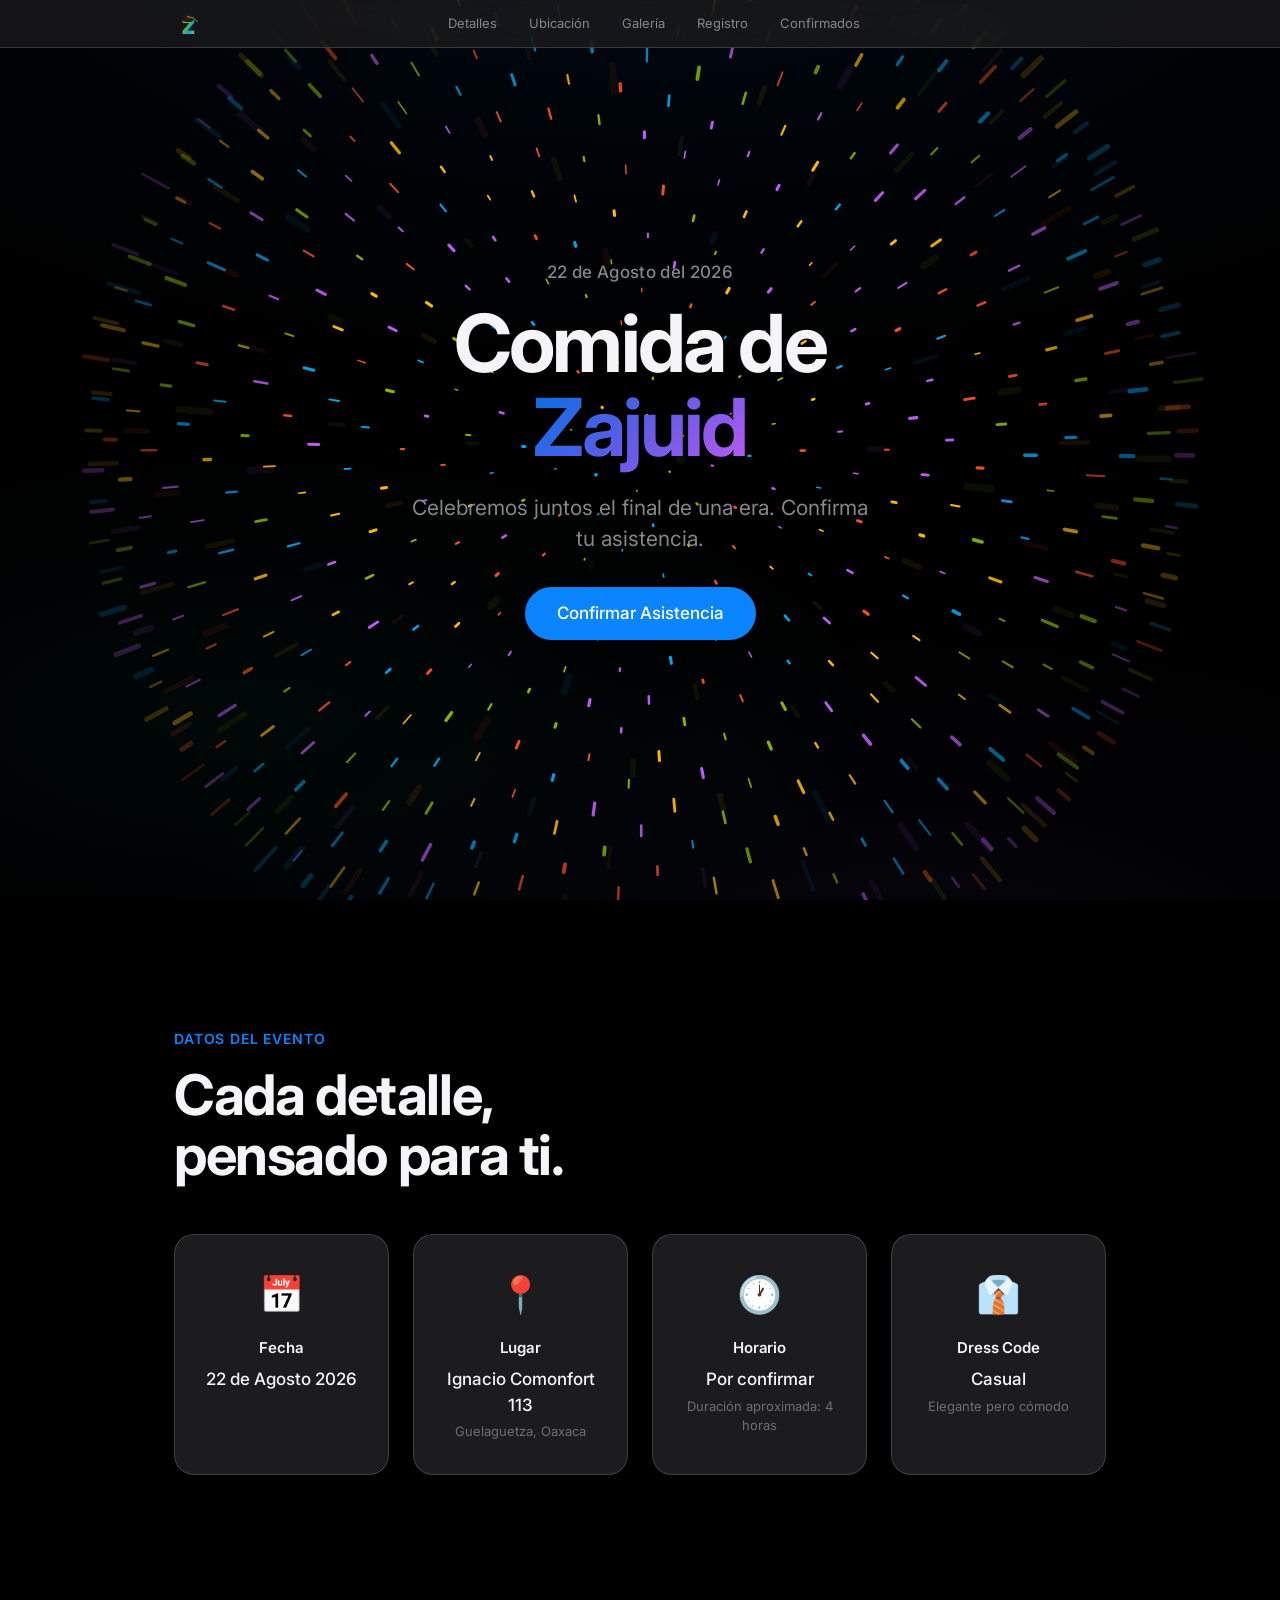
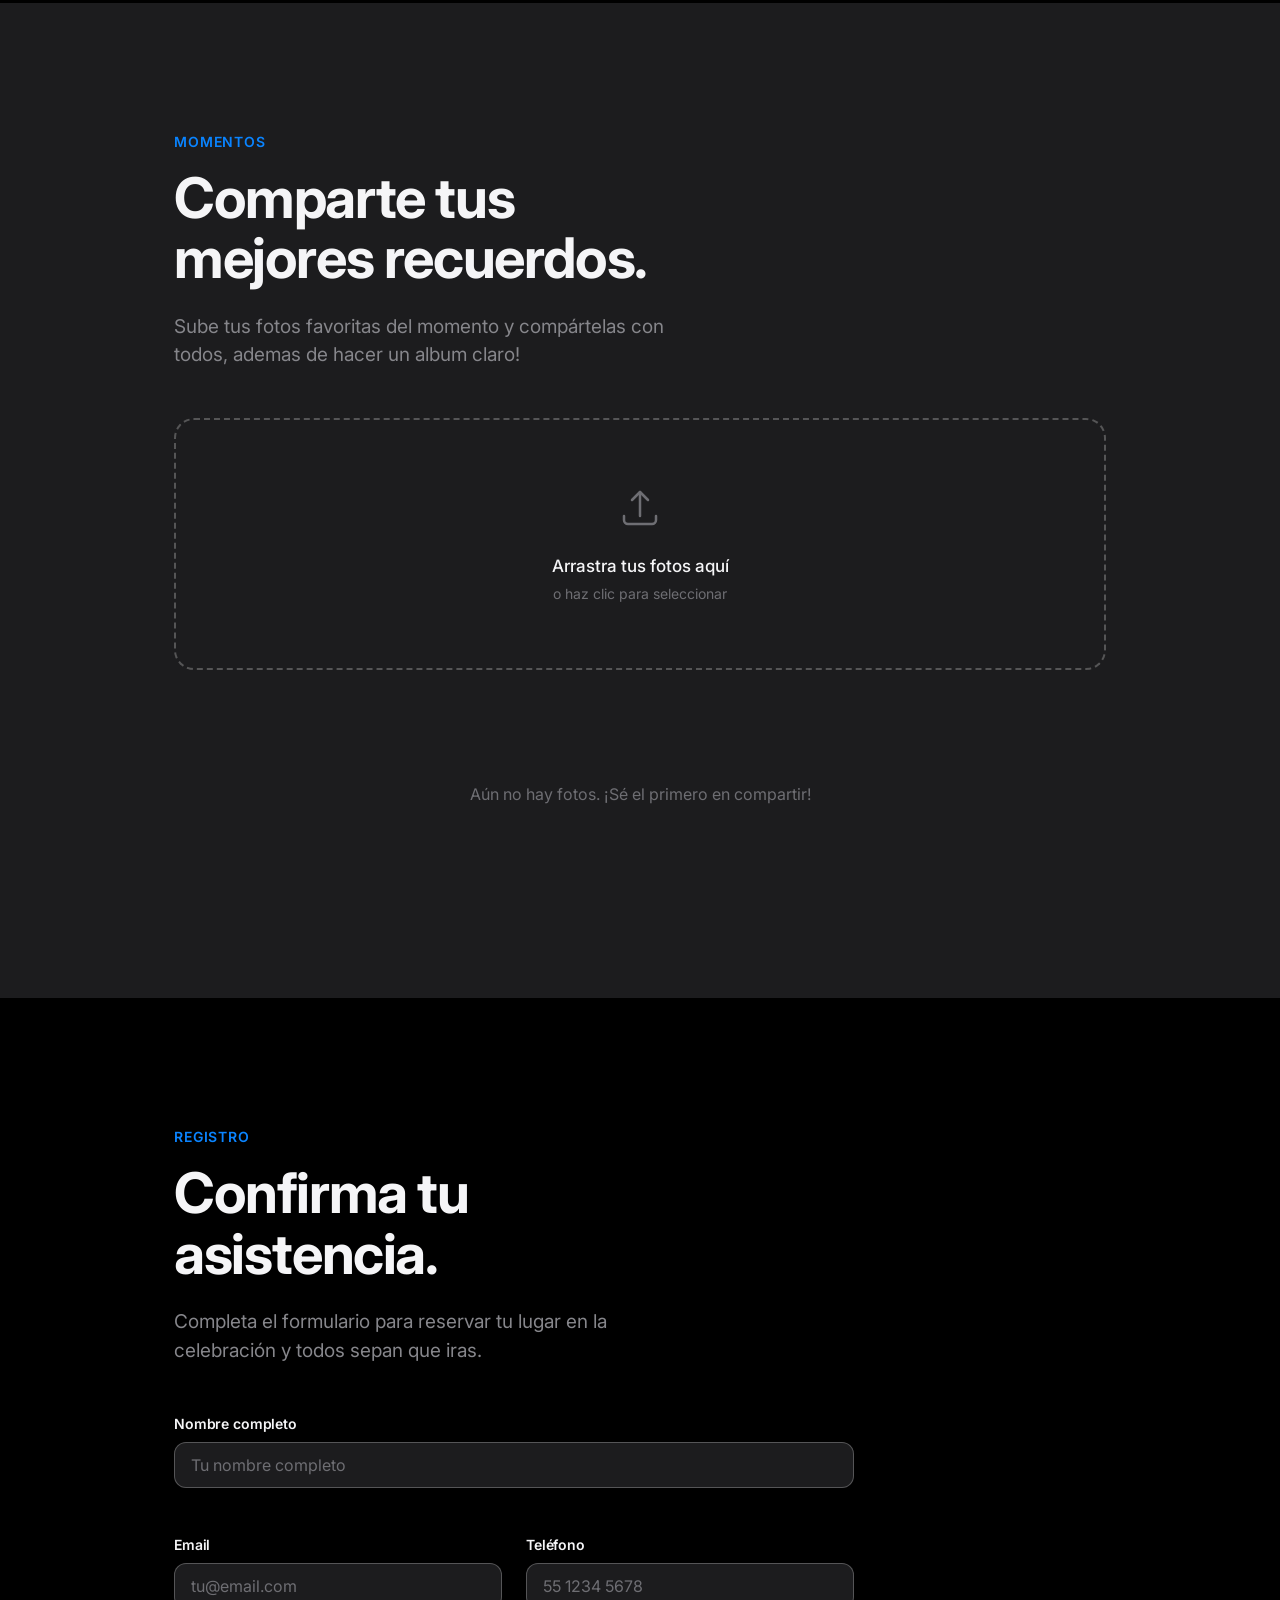
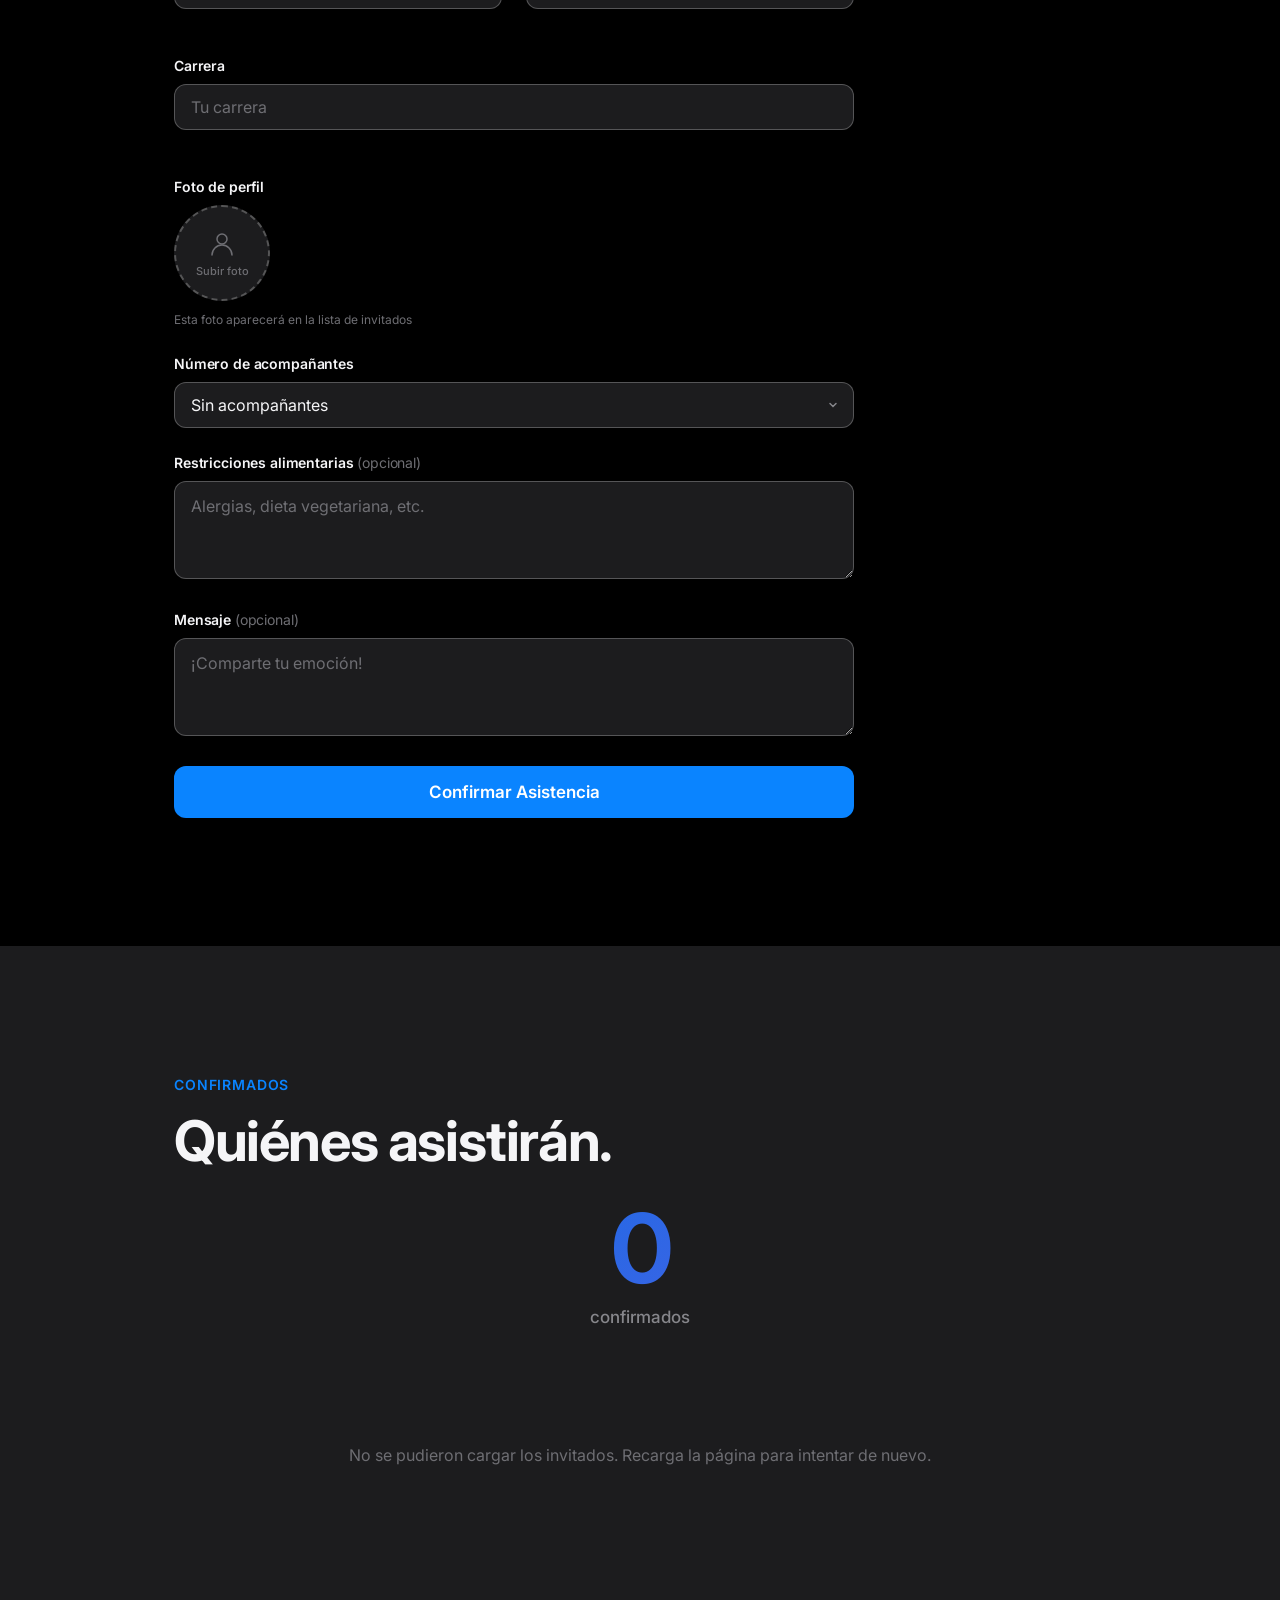
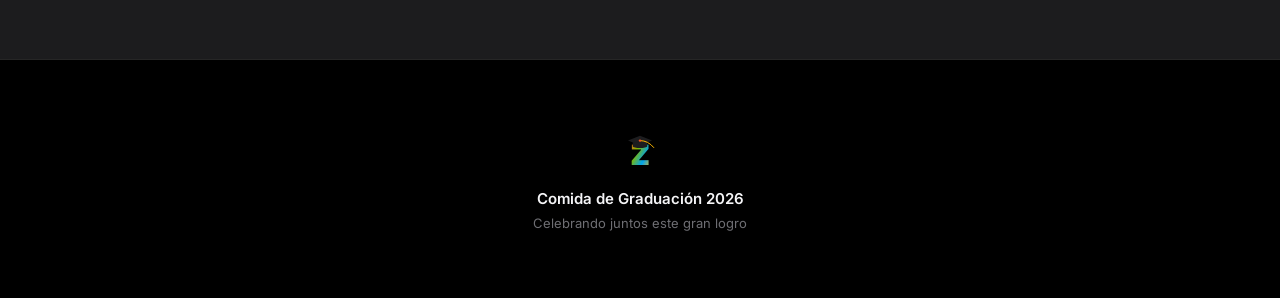
==== index.html @ 2cd21699 "Actualizar textos y títulos en index.html" ====
<!DOCTYPE html>
<html lang="es">

<head>
    <meta charset="UTF-8">
    <meta name="viewport" content="width=device-width, initial-scale=1.0">
    <title>Comida de Graduación 2026</title>
    <meta name="description" content="Confirma tu asistencia a la Comida de Graduación. Agosto 2026.">
    <link rel="preconnect" href="https://fonts.googleapis.com">
    <link rel="preconnect" href="https://fonts.gstatic.com" crossorigin>
    <link
        href="https://fonts.googleapis.com/css2?family=SF+Pro+Display:wght@300;400;500;600;700&family=Inter:wght@300;400;500;600;700&display=swap"
        rel="stylesheet">
    <link rel="manifest" href="manifest.json">
    <meta name="theme-color" content="#000000">
    <link rel="apple-touch-icon" href="icons/icon-192.png">
    <meta name="apple-mobile-web-app-capable" content="yes">
    <meta name="apple-mobile-web-app-status-bar-style" content="default">
    <link rel="stylesheet" href="styles.css?v=4">
</head>

<body>
    <!-- Navigation -->
    <nav id="main-nav">
        <div class="nav-container">
            <a href="#hero" class="nav-logo" aria-label="Inicio">
                <svg width="28" height="28" viewBox="0 0 100 100" xmlns="http://www.w3.org/2000/svg"
                    style="vertical-align: middle;">
                    <defs>
                        <linearGradient id="ms-grad-1" x1="0%" y1="0%" x2="100%" y2="100%">
                            <stop offset="0%" stop-color="#F25022" />
                            <stop offset="33%" stop-color="#7FBA00" />
                            <stop offset="66%" stop-color="#00A4EF" />
                            <stop offset="100%" stop-color="#FFB900" />
                        </linearGradient>
                    </defs>
                    <text x="50" y="85" font-family="Inter, sans-serif" font-weight="900" font-size="70"
                        fill="url(#ms-grad-1)" text-anchor="middle" letter-spacing="-2">Z</text>
                    <polygon points="50,12 80,24 50,36 20,24" fill="#1d1d1f" />
                    <path d="M 32,28 V 38 C 32,44 68,44 68,38 V 28 Z" fill="#1d1d1f" />
                    <path d="M 50,24 Q 70,24 85,42" fill="none" stroke="#FFB900" stroke-width="2.5" />
                    <circle cx="50" cy="24" r="3" fill="#F25022" />
                </svg>
            </a>
            <div class="nav-links">
                <a href="#details" class="nav-link">Detalles</a>
                <a href="ubicacion.html" class="nav-link">Ubicación</a>
                <a href="#gallery" class="nav-link">Galería</a>
                <a href="#register" class="nav-link">Registro</a>
                <a href="#guests" class="nav-link">Confirmados</a>
            </div>
            <div style="display: flex; gap: 12px; align-items: center;">
                <button id="install-btn" class="nav-link install-btn hidden">Instalar App</button>
                <button id="mobile-menu-btn" class="mobile-menu-btn" aria-label="Menú">
                    <span></span>
                    <span></span>
                    <span></span>
                </button>
            </div>
        </div>
        <div id="mobile-menu" class="mobile-menu">
            <a href="#details" class="mobile-link">Detalles</a>
            <a href="ubicacion.html" class="mobile-link">Ubicación</a>
            <a href="#gallery" class="mobile-link">Galería</a>
            <a href="#register" class="mobile-link">Registro</a>
            <a href="#guests" class="mobile-link">Confirmados</a>
            <button id="mobile-install-btn" class="mobile-link install-btn hidden">Instalar App</button>
        </div>
    </nav>

    <!-- Hero Section -->
    <section id="hero" class="hero-section">
        <div class="hero-bg-gradient"></div>
        <canvas id="particle-canvas"
            style="position: absolute; top: 0; left: 0; width: 100%; height: 100%; z-index: 1; pointer-events: none;"></canvas>
        <div class="hero-content">
            <p class="hero-eyebrow">22 de Agosto del 2026</p>
            <h1 class="hero-title">Comida de<br><span class="hero-highlight">Zajuid</span></h1>
            <p class="hero-subtitle">Celebremos juntos el final de una era. Confirma tu asistencia.</p>
            <a href="#register" class="hero-cta">Confirmar Asistencia</a>
        </div>
    </section>

    <!-- Event Details Section -->
    <section id="details" class="details-section">
        <div class="section-container">
            <p class="section-eyebrow">Datos del Evento</p>
            <h2 class="section-title">Cada detalle,<br>pensado para ti.</h2>
            <div class="details-grid">
                <div class="detail-card" data-aos="fade-up">
                    <div class="detail-icon">📅</div>
                    <h3 class="detail-title">Fecha</h3>
                    <p class="detail-text">22 de Agosto 2026</p>
                    <p class="detail-subtext"></p>
                </div>
                <div class="detail-card" data-aos="fade-up" data-delay="100">
                    <div class="detail-icon">📍</div>
                    <h3 class="detail-title">Lugar</h3>
                    <p class="detail-text">Ignacio Comonfort 113</p>
                    <p class="detail-subtext">Guelaguetza, Oaxaca</p>
                </div>
                <div class="detail-card" data-aos="fade-up" data-delay="200">
                    <div class="detail-icon">🕐</div>
                    <h3 class="detail-title">Horario</h3>
                    <p class="detail-text">Por confirmar</p>
                    <p class="detail-subtext">Duración aproximada: 4 horas</p>
                </div>
                <div class="detail-card" data-aos="fade-up" data-delay="300">
                    <div class="detail-icon">👔</div>
                    <h3 class="detail-title">Dress Code</h3>
                    <p class="detail-text">Casual</p>
                    <p class="detail-subtext">Elegante pero cómodo</p>
                </div>
            </div>
        </div>
    </section>

    <!-- Photo Gallery Section -->
    <section id="gallery" class="gallery-section">
        <div class="section-container">
            <p class="section-eyebrow">Momentos</p>
            <h2 class="section-title">Comparte tus<br>mejores recuerdos.</h2>
            <p class="section-description">Sube tus fotos favoritas del momento y compártelas con todos, ademas de hacer
                un album claro!</p>

            <div class="gallery-upload-area" id="gallery-upload-area">
                <div class="upload-zone" id="upload-zone">
                    <div class="upload-icon">
                        <svg width="48" height="48" viewBox="0 0 48 48" fill="none">
                            <path d="M24 8L24 32" stroke="currentColor" stroke-width="2.5" stroke-linecap="round" />
                            <path d="M16 16L24 8L32 16" stroke="currentColor" stroke-width="2.5" stroke-linecap="round"
                                stroke-linejoin="round" />
                            <path d="M8 32V36C8 38.2091 9.79086 40 12 40H36C38.2091 40 40 38.2091 40 36V32"
                                stroke="currentColor" stroke-width="2.5" stroke-linecap="round" />
                        </svg>
                    </div>
                    <p class="upload-text">Arrastra tus fotos aquí</p>
                    <p class="upload-subtext">o haz clic para seleccionar</p>
                    <input type="file" id="photo-input" accept="image/*" multiple hidden>
                </div>
                <div id="upload-progress" class="upload-progress hidden">
                    <div class="progress-bar">
                        <div class="progress-fill" id="progress-fill"></div>
                    </div>
                    <p class="progress-text" id="progress-text">Subiendo...</p>
                </div>
            </div>

            <div class="gallery-grid" id="gallery-grid">
                <!-- Photos will be loaded here -->
            </div>
            <div id="gallery-loading" class="gallery-loading hidden">
                <div class="loading-spinner"></div>
                <p>Cargando fotos...</p>
            </div>
            <div id="gallery-empty" class="gallery-empty hidden">
                <p>Aún no hay fotos. ¡Sé el primero en compartir!</p>
            </div>
        </div>
    </section>

    <!-- Registration Section -->
    <section id="register" class="register-section">
        <div class="section-container">
            <p class="section-eyebrow">Registro</p>
            <h2 class="section-title">Confirma tu<br>asistencia.</h2>
            <p class="section-description">Completa el formulario para reservar tu lugar en la celebración y todos sepan
                que iras.</p>

            <form id="registration-form" class="registration-form" novalidate>
                <div class="form-group">
                    <label for="nombre" class="form-label">Nombre completo</label>
                    <input type="text" id="nombre" name="nombre" class="form-input" placeholder="Tu nombre completo"
                        required autocomplete="name">
                    <span class="form-error" id="nombre-error"></span>
                </div>

                <div class="form-row">
                    <div class="form-group">
                        <label for="email" class="form-label">Email</label>
                        <input type="email" id="email" name="email" class="form-input" placeholder="tu@email.com"
                            required autocomplete="email">
                        <span class="form-error" id="email-error"></span>
                    </div>
                    <div class="form-group">
                        <label for="telefono" class="form-label">Teléfono</label>
                        <input type="tel" id="telefono" name="telefono" class="form-input" placeholder="55 1234 5678"
                            autocomplete="tel">
                        <span class="form-error" id="telefono-error"></span>
                    </div>
                </div>

                <div class="form-group">
                    <label for="carrera" class="form-label">Carrera</label>
                    <input type="text" id="carrera" name="carrera" class="form-input" placeholder="Tu carrera" required>
                    <span class="form-error" id="carrera-error"></span>
                </div>

                <div class="form-group">
                    <label class="form-label">Foto de perfil</label>
                    <div class="profile-photo-upload" id="profile-photo-upload">
                        <div class="profile-photo-dropzone" id="profile-photo-dropzone">
                            <div class="profile-photo-placeholder">
                                <svg width="32" height="32" viewBox="0 0 32 32" fill="none">
                                    <circle cx="16" cy="12" r="5" stroke="currentColor" stroke-width="1.5" />
                                    <path d="M6 28C6 22.4772 10.4772 18 16 18C21.5228 18 26 22.4772 26 28"
                                        stroke="currentColor" stroke-width="1.5" stroke-linecap="round" />
                                </svg>
                                <span>Subir foto</span>
                            </div>
                        </div>
                        <div class="profile-photo-preview hidden" id="profile-photo-preview">
                            <img id="profile-photo-img" src="" alt="Vista previa">
                            <button type="button" class="profile-photo-remove" id="profile-photo-remove"
                                aria-label="Eliminar foto">&times;</button>
                        </div>
                        <input type="file" id="profile-photo-input" accept="image/*" hidden>
                        <p class="profile-photo-hint">Esta foto aparecerá en la lista de invitados</p>
                    </div>
                </div>

                <div class="form-group">
                    <label for="acompanantes" class="form-label">Número de acompañantes</label>
                    <select id="acompanantes" name="acompanantes" class="form-input form-select">
                        <option value="0">Sin acompañantes</option>
                        <option value="1">1 acompañante</option>
                        <option value="2">2 acompañantes</option>
                        <option value="3">3 acompañantes</option>
                    </select>
                </div>

                <div class="form-group">
                    <label for="restricciones" class="form-label">Restricciones alimentarias <span
                            class="optional">(opcional)</span></label>
                    <textarea id="restricciones" name="restricciones" class="form-input form-textarea"
                        placeholder="Alergias, dieta vegetariana, etc." rows="3"></textarea>
                </div>

                <div class="form-group">
                    <label for="mensaje" class="form-label">Mensaje <span class="optional">(opcional)</span></label>
                    <textarea id="mensaje" name="mensaje" class="form-input form-textarea"
                        placeholder="¡Comparte tu emoción!" rows="3"></textarea>
                </div>

                <button type="submit" id="submit-btn" class="submit-btn">
                    <span class="btn-text">Confirmar Asistencia</span>
                    <span class="btn-loading hidden">
                        <div class="btn-spinner"></div>
                        Registrando...
                    </span>
                </button>
            </form>

            <!-- Success Modal -->
            <div id="success-modal" class="modal hidden">
                <div class="modal-content">
                    <div class="modal-icon">🎉</div>
                    <h3 class="modal-title">¡Registro exitoso!</h3>
                    <p class="modal-text">Tu asistencia ha sido confirmada. ¡Nos vemos en agosto!</p>
                    <button class="modal-btn" id="modal-close-btn">Cerrar</button>
                </div>
            </div>
        </div>
    </section>

    <!-- Confirmed Guests Section -->
    <section id="guests" class="guests-section">
        <div class="section-container">
            <p class="section-eyebrow">Confirmados</p>
            <h2 class="section-title">Quiénes asistirán.</h2>
            <div class="guests-counter">
                <div class="counter-number" id="guest-count">0</div>
                <div class="counter-label">confirmados</div>
            </div>
            <div class="guests-grid" id="guests-grid">
                <!-- Guest cards will be loaded here -->
            </div>
            <div id="guests-loading" class="gallery-loading">
                <div class="loading-spinner"></div>
                <p>Cargando invitados...</p>
            </div>
            <div id="guests-empty" class="gallery-empty hidden">
                <p>Aún no hay registros. ¡Sé el primero!</p>
            </div>
        </div>
    </section>

    <!-- Footer -->
    <footer id="footer" class="footer">
        <div class="footer-container">
            <div class="footer-emoji">
                <svg width="40" height="40" viewBox="0 0 100 100" xmlns="http://www.w3.org/2000/svg"
                    style="vertical-align: middle;">
                    <defs>
                        <linearGradient id="ms-grad-2" x1="0%" y1="0%" x2="100%" y2="100%">
                            <stop offset="0%" stop-color="#F25022" />
                            <stop offset="33%" stop-color="#7FBA00" />
                            <stop offset="66%" stop-color="#00A4EF" />
                            <stop offset="100%" stop-color="#FFB900" />
                        </linearGradient>
                    </defs>
                    <text x="50" y="85" font-family="Inter, sans-serif" font-weight="900" font-size="70"
                        fill="url(#ms-grad-2)" text-anchor="middle" letter-spacing="-2">Z</text>
                    <polygon points="50,12 80,24 50,36 20,24" fill="#1d1d1f" />
                    <path d="M 32,28 V 38 C 32,44 68,44 68,38 V 28 Z" fill="#1d1d1f" />
                    <path d="M 50,24 Q 70,24 85,42" fill="none" stroke="#FFB900" stroke-width="2.5" />
                    <circle cx="50" cy="24" r="3" fill="#F25022" />
                </svg>
            </div>
            <p class="footer-text">Comida de Graduación 2026</p>
            <p class="footer-subtext">Celebrando juntos este gran logro</p>
        </div>
    </footer>

    <!-- Lightbox for gallery -->
    <div id="lightbox" class="lightbox hidden">
        <button class="lightbox-close" id="lightbox-close">&times;</button>
        <img id="lightbox-img" class="lightbox-img" src="" alt="Foto ampliada">
        <button class="lightbox-nav lightbox-prev" id="lightbox-prev">‹</button>
        <button class="lightbox-nav lightbox-next" id="lightbox-next">›</button>
    </div>

    <script src="particles.js?v=1"></script>
    <script src="app.js"></script>
</body>

</html>
---- styles.css ----
/* ============================================
   COMIDA DE GRADUACIÓN 2026
   Apple-Inspired Design System
   ============================================ */

/* --- CSS Custom Properties --- */
:root {
    /* Colors - Apple inspired Dark palette */
    --color-bg: #000000;
    --color-bg-alt: #1c1c1e;
    --color-surface: #1c1c1e;
    --color-text-primary: #f5f5f7;
    --color-text-secondary: #86868b;
    --color-text-tertiary: #6e6e73;
    --color-accent: #0a84ff;
    --color-accent-hover: #409cff;
    --color-accent-light: rgba(10, 132, 255, 0.15);
    --color-border: rgba(255, 255, 255, 0.15);
    --color-border-strong: rgba(255, 255, 255, 0.25);
    --color-success: #32d74b;
    --color-error: #ff453a;
    --color-overlay: rgba(0, 0, 0, 0.7);

    /* Typography */
    --font-primary: 'Inter', -apple-system, BlinkMacSystemFont, 'SF Pro Display', 'Segoe UI', Roboto, sans-serif;
    --font-weight-light: 300;
    --font-weight-regular: 400;
    --font-weight-medium: 500;
    --font-weight-semibold: 600;
    --font-weight-bold: 700;

    /* Spacing */
    --space-xs: 4px;
    --space-sm: 8px;
    --space-md: 16px;
    --space-lg: 24px;
    --space-xl: 32px;
    --space-2xl: 48px;
    --space-3xl: 64px;
    --space-4xl: 96px;
    --space-5xl: 128px;

    /* Border Radius */
    --radius-sm: 8px;
    --radius-md: 12px;
    --radius-lg: 16px;
    --radius-xl: 20px;
    --radius-2xl: 28px;
    --radius-full: 9999px;

    /* Shadows */
    --shadow-sm: 0 1px 3px rgba(0, 0, 0, 0.04), 0 1px 2px rgba(0, 0, 0, 0.06);
    --shadow-md: 0 4px 12px rgba(0, 0, 0, 0.06), 0 2px 4px rgba(0, 0, 0, 0.04);
    --shadow-lg: 0 12px 40px rgba(0, 0, 0, 0.08), 0 4px 12px rgba(0, 0, 0, 0.04);
    --shadow-xl: 0 24px 64px rgba(0, 0, 0, 0.12), 0 8px 20px rgba(0, 0, 0, 0.06);

    /* Transitions */
    --transition-fast: 150ms cubic-bezier(0.4, 0, 0.2, 1);
    --transition-base: 250ms cubic-bezier(0.4, 0, 0.2, 1);
    --transition-slow: 400ms cubic-bezier(0.4, 0, 0.2, 1);
    --transition-spring: 500ms cubic-bezier(0.34, 1.56, 0.64, 1);

    /* Layout */
    --max-width: 980px;
    --max-width-narrow: 680px;
    --nav-height: 48px;
}

/* --- Reset & Base --- */
*, *::before, *::after {
    margin: 0;
    padding: 0;
    box-sizing: border-box;
}

html {
    scroll-behavior: smooth;
    -webkit-font-smoothing: antialiased;
    -moz-osx-font-smoothing: grayscale;
    text-rendering: optimizeLegibility;
}

body {
    font-family: var(--font-primary);
    font-weight: var(--font-weight-regular);
    color: var(--color-text-primary);
    background-color: var(--color-bg);
    line-height: 1.5;
    overflow-x: hidden;
}

a {
    text-decoration: none;
    color: inherit;
}

img {
    max-width: 100%;
    height: auto;
    display: block;
}

button {
    border: none;
    background: none;
    cursor: pointer;
    font-family: var(--font-primary);
}

input, select, textarea {
    font-family: var(--font-primary);
}

/* --- Utilities --- */
.hidden { display: none !important; }

.section-container {
    max-width: var(--max-width);
    margin: 0 auto;
    padding: 0 var(--space-lg);
}

.section-eyebrow {
    font-size: 14px;
    font-weight: var(--font-weight-semibold);
    color: var(--color-accent);
    text-transform: uppercase;
    letter-spacing: 0.06em;
    margin-bottom: var(--space-md);
}

.section-title {
    font-size: clamp(36px, 5vw, 56px);
    font-weight: var(--font-weight-bold);
    line-height: 1.08;
    letter-spacing: -0.025em;
    color: var(--color-text-primary);
    margin-bottom: var(--space-lg);
}

.section-description {
    font-size: 19px;
    font-weight: var(--font-weight-regular);
    color: var(--color-text-secondary);
    line-height: 1.5;
    max-width: 500px;
    margin-bottom: var(--space-2xl);
}

/* --- Navigation --- */
#main-nav {
    position: fixed;
    top: 0;
    left: 0;
    right: 0;
    z-index: 1000;
    height: var(--nav-height);
    background: rgba(28, 28, 30, 0.72);
    backdrop-filter: saturate(180%) blur(20px);
    -webkit-backdrop-filter: saturate(180%) blur(20px);
    border-bottom: 1px solid var(--color-border);
    transition: background var(--transition-base);
}

.nav-container {
    max-width: var(--max-width);
    margin: 0 auto;
    padding: 0 var(--space-lg);
    height: 100%;
    display: flex;
    align-items: center;
    justify-content: space-between;
}

.nav-logo {
    font-size: 22px;
    line-height: 1;
    transition: transform var(--transition-fast);
}

.nav-logo:hover {
    transform: scale(1.1);
}

.nav-links {
    display: flex;
    gap: var(--space-xl);
}

.nav-link {
    font-size: 13px;
    font-weight: var(--font-weight-regular);
    color: var(--color-text-secondary);
    transition: color var(--transition-fast);
    position: relative;
}

.nav-link::after {
    content: '';
    position: absolute;
    bottom: -4px;
    left: 0;
    right: 0;
    height: 1.5px;
    background: var(--color-accent);
    transform: scaleX(0);
    transition: transform var(--transition-base);
    border-radius: 1px;
}

.nav-link:hover {
    color: var(--color-text-primary);
}

.nav-link:hover::after {
    transform: scaleX(1);
}

.install-btn {
    background: var(--color-accent);
    color: #fff;
    padding: 6px 14px;
    border-radius: var(--radius-full);
    font-weight: var(--font-weight-medium);
    transition: all var(--transition-base);
}

.install-btn:hover {
    background: var(--color-accent-hover);
    color: #fff;
    transform: scale(1.05);
}

.install-btn::after {
    display: none;
}

/* Mobile Menu Button */
.mobile-menu-btn {
    display: none;
    flex-direction: column;
    gap: 5px;
    padding: 6px;
}

.mobile-menu-btn span {
    display: block;
    width: 20px;
    height: 1.5px;
    background: var(--color-text-primary);
    border-radius: 1px;
    transition: all var(--transition-base);
}

.mobile-menu-btn.active span:nth-child(1) {
    transform: rotate(45deg) translate(4px, 5px);
}

.mobile-menu-btn.active span:nth-child(2) {
    opacity: 0;
}

.mobile-menu-btn.active span:nth-child(3) {
    transform: rotate(-45deg) translate(4px, -5px);
}

.mobile-menu {
    display: none;
    flex-direction: column;
    padding: var(--space-lg);
    background: rgba(28, 28, 30, 0.96);
    backdrop-filter: saturate(180%) blur(20px);
    border-bottom: 1px solid var(--color-border);
}

.mobile-menu.active {
    display: flex;
}

.mobile-link {
    font-size: 16px;
    font-weight: var(--font-weight-medium);
    color: var(--color-text-primary);
    padding: var(--space-md) 0;
    border-bottom: 1px solid var(--color-border);
}

/* --- Hero Section --- */
.hero-section {
    position: relative;
    min-height: 100vh;
    display: flex;
    align-items: center;
    justify-content: center;
    text-align: center;
    overflow: hidden;
    background: var(--color-bg);
}

.hero-bg-gradient {
    position: absolute;
    inset: 0;
    background: 
        radial-gradient(ellipse 80% 50% at 50% -10%, rgba(0, 113, 227, 0.08), transparent),
        radial-gradient(ellipse 60% 40% at 70% 110%, rgba(94, 92, 230, 0.06), transparent),
        radial-gradient(ellipse 50% 30% at 20% 80%, rgba(0, 199, 190, 0.04), transparent);
    animation: heroGradientShift 12s ease-in-out infinite alternate;
}

@keyframes heroGradientShift {
    0% { opacity: 0.6; transform: scale(1); }
    100% { opacity: 1; transform: scale(1.05); }
}

#particle-canvas {
    position: absolute;
    inset: 0;
    width: 100%;
    height: 100%;
    z-index: 1; /* Detras del contenido */
    pointer-events: none; /* No bloquear clics en la UI */
}

.hero-content {
    position: relative;
    z-index: 2;
    padding: var(--space-lg);
    animation: heroFadeIn 1.2s cubic-bezier(0.16, 1, 0.3, 1) both;
}

@keyframes heroFadeIn {
    from {
        opacity: 0;
        transform: translateY(30px);
    }
    to {
        opacity: 1;
        transform: translateY(0);
    }
}

.hero-eyebrow {
    font-size: 17px;
    font-weight: var(--font-weight-medium);
    color: var(--color-text-secondary);
    letter-spacing: 0.02em;
    margin-bottom: var(--space-md);
    animation: heroFadeIn 1.2s cubic-bezier(0.16, 1, 0.3, 1) 0.1s both;
}

.hero-title {
    font-size: clamp(48px, 8vw, 80px);
    font-weight: var(--font-weight-bold);
    line-height: 1.04;
    letter-spacing: -0.035em;
    color: var(--color-text-primary);
    margin-bottom: var(--space-lg);
    animation: heroFadeIn 1.2s cubic-bezier(0.16, 1, 0.3, 1) 0.2s both;
}

.hero-highlight {
    background: linear-gradient(135deg, #0071e3, #5e5ce6, #bf5af2);
    -webkit-background-clip: text;
    -webkit-text-fill-color: transparent;
    background-clip: text;
}

.hero-subtitle {
    font-size: 21px;
    font-weight: var(--font-weight-regular);
    color: var(--color-text-secondary);
    line-height: 1.5;
    max-width: 460px;
    margin: 0 auto var(--space-xl);
    animation: heroFadeIn 1.2s cubic-bezier(0.16, 1, 0.3, 1) 0.3s both;
}

.hero-cta {
    display: inline-flex;
    align-items: center;
    padding: 14px 32px;
    font-size: 17px;
    font-weight: var(--font-weight-medium);
    color: #fff;
    background: var(--color-accent);
    border-radius: var(--radius-full);
    transition: all var(--transition-base);
    animation: heroFadeIn 1.2s cubic-bezier(0.16, 1, 0.3, 1) 0.4s both;
}

.hero-cta:hover {
    background: var(--color-accent-hover);
    transform: scale(1.04);
    box-shadow: 0 4px 20px rgba(0, 113, 227, 0.3);
}

.hero-cta:active {
    transform: scale(0.98);
}

.hero-scroll-indicator {
    position: absolute;
    bottom: 40px;
    left: 50%;
    transform: translateX(-50%);
    animation: heroFadeIn 1.2s cubic-bezier(0.16, 1, 0.3, 1) 0.8s both;
}

.scroll-line {
    width: 1px;
    height: 48px;
    background: linear-gradient(to bottom, var(--color-text-tertiary), transparent);
    animation: scrollPulse 2s ease-in-out infinite;
}

@keyframes scrollPulse {
    0%, 100% { opacity: 0.4; transform: scaleY(0.7); }
    50% { opacity: 1; transform: scaleY(1); }
}

/* --- Details Section --- */
.details-section {
    padding: var(--space-5xl) 0;
    background: var(--color-bg);
}

.details-grid {
    display: grid;
    grid-template-columns: repeat(4, 1fr);
    gap: var(--space-lg);
    margin-top: var(--space-2xl);
}

.detail-card {
    background: var(--color-surface);
    border: 1px solid var(--color-border);
    border-radius: var(--radius-xl);
    padding: var(--space-xl) var(--space-lg);
    text-align: center;
    transition: all var(--transition-slow);
    opacity: 0;
    transform: translateY(20px);
}

.detail-card.visible {
    opacity: 1;
    transform: translateY(0);
}

.detail-card:hover {
    border-color: var(--color-border-strong);
    box-shadow: var(--shadow-lg);
    transform: translateY(-4px);
}

.detail-icon {
    font-size: 36px;
    margin-bottom: var(--space-md);
}

.detail-title {
    font-size: 15px;
    font-weight: var(--font-weight-semibold);
    color: var(--color-text-primary);
    margin-bottom: var(--space-sm);
    letter-spacing: -0.01em;
}

.detail-text {
    font-size: 17px;
    font-weight: var(--font-weight-medium);
    color: var(--color-text-primary);
    margin-bottom: var(--space-xs);
}

.detail-subtext {
    font-size: 13px;
    color: var(--color-text-tertiary);
}

/* --- Location Section --- */
.location-section {
    padding: var(--space-5xl) 0;
    background: var(--color-bg-alt);
}

.location-card {
    max-width: 900px;
    margin: 0 auto;
    background: var(--color-surface);
    border-radius: var(--radius-xl);
    border: 1px solid var(--color-border);
    overflow: hidden;
    display: flex;
    flex-direction: column;
}

.map-container {
    width: 100%;
    height: 400px;
    background: #2a2a2b;
}

.location-details {
    padding: var(--space-xl);
    display: flex;
    flex-wrap: wrap;
    align-items: center;
    justify-content: space-between;
    gap: var(--space-lg);
}

.location-address h3 {
    font-size: 24px;
    font-weight: var(--font-weight-semibold);
    margin-bottom: var(--space-xs);
    color: var(--color-text-primary);
}

.location-address p {
    font-size: 17px;
    color: var(--color-text-secondary);
    line-height: 1.4;
}

.map-buttons {
    display: flex;
    gap: var(--space-sm);
}

/* Apple minimal buttons */
.map-btn {
    display: inline-flex;
    align-items: center;
    gap: 8px;
    padding: 12px 24px;
    border-radius: var(--radius-full);
    font-size: 15px;
    font-weight: var(--font-weight-medium);
    cursor: pointer;
    transition: all var(--transition-base);
    color: #fff;
    text-decoration: none;
    line-height: 1;
}

.map-btn svg {
    flex-shrink: 0;
}

.map-btn.google {
    background-color: transparent;
    border: 1px solid rgba(255,255,255,0.2);
}
.map-btn.google:hover {
    background-color: rgba(255,255,255,0.1);
}

.map-btn.apple {
    background-color: var(--color-accent);
    color: white;
}
.map-btn.apple:hover {
    background-color: var(--color-accent-hover);
    transform: scale(1.02);
}

/* Venue Placeholder */
.venue-photos-placeholder {
    max-width: 900px;
    margin: var(--space-3xl) auto 0;
    text-align: center;
}

.venue-photos-placeholder h3 {
    font-size: 24px;
    color: var(--color-text-primary);
    margin-bottom: var(--space-xs);
    font-weight: var(--font-weight-semibold);
}

.venue-photos-placeholder p {
    font-size: 17px;
    color: var(--color-text-secondary);
    margin-bottom: var(--space-2xl);
}

.venue-grid {
    display: grid;
    grid-template-columns: repeat(auto-fit, minmax(260px, 1fr));
    gap: var(--space-lg);
}

.venue-slot {
    aspect-ratio: 4/3;
    background: var(--color-surface);
    border: 1px dashed var(--color-border-strong);
    border-radius: var(--radius-lg);
    display: flex;
    align-items: center;
    justify-content: center;
    position: relative;
    overflow: hidden;
}

.venue-slot::after {
    content: '';
    position: absolute;
    top: 0;
    left: -100%;
    width: 60%;
    height: 100%;
    background: linear-gradient(90deg, transparent, rgba(230, 230, 230, 0.05), transparent);
    animation: skeletonLoading 2.5s infinite;
}

@keyframes skeletonLoading {
    100% {
        left: 200%;
    }
}

@media (max-width: 768px) {
    .map-container {
        height: 250px;
    }
    .map-buttons {
        width: 100%;
        flex-direction: column;
    }
    .map-btn {
        width: 100%;
        justify-content: center;
    }
    .location-details {
        padding: var(--space-lg);
    }
}

/* --- Gallery Section --- */
.gallery-section {
    padding: var(--space-5xl) 0;
    background: var(--color-bg-alt);
}

.upload-zone {
    border: 2px dashed var(--color-border-strong);
    border-radius: var(--radius-xl);
    padding: var(--space-3xl) var(--space-xl);
    text-align: center;
    transition: all var(--transition-base);
    cursor: pointer;
    background: var(--color-surface);
}

.upload-zone:hover, .upload-zone.dragover {
    border-color: var(--color-accent);
    background: var(--color-accent-light);
}

.upload-zone.dragover {
    transform: scale(1.01);
}

.upload-icon {
    color: var(--color-text-tertiary);
    margin-bottom: var(--space-md);
    transition: color var(--transition-base);
}

.upload-zone:hover .upload-icon {
    color: var(--color-accent);
}

.upload-text {
    font-size: 17px;
    font-weight: var(--font-weight-medium);
    color: var(--color-text-primary);
    margin-bottom: var(--space-xs);
}

.upload-subtext {
    font-size: 14px;
    color: var(--color-text-tertiary);
}

.upload-progress {
    margin-top: var(--space-lg);
}

.progress-bar {
    width: 100%;
    height: 4px;
    background: var(--color-border);
    border-radius: var(--radius-full);
    overflow: hidden;
}

.progress-fill {
    height: 100%;
    width: 0%;
    background: linear-gradient(90deg, var(--color-accent), #5e5ce6);
    border-radius: var(--radius-full);
    transition: width var(--transition-base);
}

.progress-text {
    font-size: 13px;
    color: var(--color-text-tertiary);
    margin-top: var(--space-sm);
    text-align: center;
}

.gallery-grid {
    display: grid;
    grid-template-columns: repeat(auto-fill, minmax(240px, 1fr));
    gap: var(--space-md);
    margin-top: var(--space-2xl);
}

.gallery-item {
    position: relative;
    border-radius: var(--radius-lg);
    overflow: hidden;
    aspect-ratio: 4/3;
    cursor: pointer;
    background: var(--color-border);
    opacity: 0;
    transform: scale(0.95);
    animation: galleryItemIn 0.5s cubic-bezier(0.16, 1, 0.3, 1) forwards;
}

@keyframes galleryItemIn {
    to {
        opacity: 1;
        transform: scale(1);
    }
}

.gallery-item img {
    width: 100%;
    height: 100%;
    object-fit: cover;
    transition: transform var(--transition-slow);
}

.gallery-item:hover img {
    transform: scale(1.06);
}

.gallery-item::after {
    content: '';
    position: absolute;
    inset: 0;
    background: linear-gradient(to top, rgba(0,0,0,0.3), transparent 50%);
    opacity: 0;
    transition: opacity var(--transition-base);
}

.gallery-item:hover::after {
    opacity: 1;
}

.gallery-loading, .gallery-empty {
    text-align: center;
    padding: var(--space-3xl);
    color: var(--color-text-tertiary);
}

.loading-spinner {
    width: 32px;
    height: 32px;
    border: 2.5px solid var(--color-border);
    border-top-color: var(--color-accent);
    border-radius: 50%;
    margin: 0 auto var(--space-md);
    animation: spin 0.8s linear infinite;
}

@keyframes spin {
    to { transform: rotate(360deg); }
}

/* --- Registration Section --- */
.register-section {
    padding: var(--space-5xl) 0;
    background: var(--color-bg);
}

.registration-form {
    max-width: var(--max-width-narrow);
    margin-top: var(--space-xl);
}

.form-group {
    margin-bottom: var(--space-lg);
}

.form-row {
    display: grid;
    grid-template-columns: 1fr 1fr;
    gap: var(--space-lg);
}

.form-label {
    display: block;
    font-size: 14px;
    font-weight: var(--font-weight-semibold);
    color: var(--color-text-primary);
    margin-bottom: var(--space-sm);
    letter-spacing: -0.01em;
}

.optional {
    font-weight: var(--font-weight-regular);
    color: var(--color-text-tertiary);
}

.form-input {
    width: 100%;
    padding: 12px 16px;
    font-size: 16px;
    color: var(--color-text-primary);
    background: var(--color-surface);
    border: 1px solid var(--color-border-strong);
    border-radius: var(--radius-md);
    transition: all var(--transition-fast);
    -webkit-appearance: none;
    appearance: none;
}

.form-input::placeholder {
    color: var(--color-text-tertiary);
}

.form-input:focus {
    outline: none;
    border-color: var(--color-accent);
    box-shadow: 0 0 0 3px rgba(0, 113, 227, 0.12);
}

.form-input.error {
    border-color: var(--color-error);
    box-shadow: 0 0 0 3px rgba(255, 59, 48, 0.1);
}

.form-select {
    background-image: url("data:image/svg+xml,%3Csvg xmlns='http://www.w3.org/2000/svg' width='12' height='12' viewBox='0 0 12 12'%3E%3Cpath d='M3 4.5L6 7.5L9 4.5' stroke='%2386868b' stroke-width='1.5' fill='none' stroke-linecap='round'/%3E%3C/svg%3E");
    background-repeat: no-repeat;
    background-position: right 14px center;
    padding-right: 36px;
    cursor: pointer;
}

.form-textarea {
    resize: vertical;
    min-height: 80px;
    line-height: 1.5;
}

.form-error {
    display: block;
    font-size: 13px;
    color: var(--color-error);
    margin-top: var(--space-xs);
    min-height: 18px;
}

/* --- Profile Photo Upload --- */
.profile-photo-upload {
    display: flex;
    flex-direction: column;
    align-items: flex-start;
    gap: var(--space-sm);
}

.profile-photo-dropzone {
    width: 96px;
    height: 96px;
    border-radius: 50%;
    border: 2px dashed var(--color-border-strong);
    background: var(--color-surface);
    cursor: pointer;
    display: flex;
    align-items: center;
    justify-content: center;
    transition: all var(--transition-base);
    overflow: hidden;
}

.profile-photo-dropzone:hover {
    border-color: var(--color-accent);
    background: var(--color-accent-light);
}

.profile-photo-dropzone:hover .profile-photo-placeholder {
    color: var(--color-accent);
}

.profile-photo-placeholder {
    display: flex;
    flex-direction: column;
    align-items: center;
    gap: 4px;
    color: var(--color-text-tertiary);
    transition: color var(--transition-base);
}

.profile-photo-placeholder span {
    font-size: 11px;
    font-weight: var(--font-weight-medium);
}

.profile-photo-preview {
    position: relative;
    width: 96px;
    height: 96px;
}

.profile-photo-preview img {
    width: 96px;
    height: 96px;
    border-radius: 50%;
    object-fit: cover;
    border: 3px solid var(--color-accent);
    box-shadow: 0 0 0 4px var(--color-accent-light);
    animation: photoPopIn 0.4s cubic-bezier(0.34, 1.56, 0.64, 1);
}

@keyframes photoPopIn {
    from {
        opacity: 0;
        transform: scale(0.6);
    }
    to {
        opacity: 1;
        transform: scale(1);
    }
}

.profile-photo-remove {
    position: absolute;
    top: -4px;
    right: -4px;
    width: 24px;
    height: 24px;
    border-radius: 50%;
    background: var(--color-error);
    color: #fff;
    font-size: 16px;
    line-height: 1;
    display: flex;
    align-items: center;
    justify-content: center;
    box-shadow: var(--shadow-sm);
    transition: all var(--transition-fast);
    z-index: 2;
}

.profile-photo-remove:hover {
    background: #e0342b;
    transform: scale(1.15);
}

.profile-photo-hint {
    font-size: 12px;
    color: var(--color-text-tertiary);
    margin-top: 2px;
}

.submit-btn {
    width: 100%;
    padding: 16px 32px;
    font-size: 17px;
    font-weight: var(--font-weight-semibold);
    color: #fff;
    background: var(--color-accent);
    border-radius: var(--radius-md);
    transition: all var(--transition-base);
    margin-top: var(--space-md);
    display: flex;
    align-items: center;
    justify-content: center;
    gap: var(--space-sm);
}

.submit-btn:hover:not(:disabled) {
    background: var(--color-accent-hover);
    box-shadow: 0 4px 20px rgba(0, 113, 227, 0.3);
    transform: translateY(-1px);
}

.submit-btn:active:not(:disabled) {
    transform: translateY(0);
}

.submit-btn:disabled {
    opacity: 0.6;
    cursor: not-allowed;
}

.btn-spinner {
    width: 18px;
    height: 18px;
    border: 2px solid rgba(255,255,255,0.3);
    border-top-color: #fff;
    border-radius: 50%;
    animation: spin 0.7s linear infinite;
}

/* --- Modal --- */
.modal {
    position: fixed;
    inset: 0;
    z-index: 2000;
    display: flex;
    align-items: center;
    justify-content: center;
    background: var(--color-overlay);
    backdrop-filter: blur(8px);
    animation: modalFadeIn 0.3s ease;
}

@keyframes modalFadeIn {
    from { opacity: 0; }
    to { opacity: 1; }
}

.modal-content {
    background: var(--color-surface);
    border-radius: var(--radius-xl);
    padding: var(--space-2xl) var(--space-xl);
    text-align: center;
    max-width: 400px;
    width: 90%;
    box-shadow: var(--shadow-xl);
    animation: modalSlideUp 0.4s cubic-bezier(0.16, 1, 0.3, 1);
}

@keyframes modalSlideUp {
    from {
        opacity: 0;
        transform: translateY(20px) scale(0.96);
    }
    to {
        opacity: 1;
        transform: translateY(0) scale(1);
    }
}

.modal-icon {
    font-size: 56px;
    margin-bottom: var(--space-md);
}

.modal-title {
    font-size: 24px;
    font-weight: var(--font-weight-bold);
    color: var(--color-text-primary);
    margin-bottom: var(--space-sm);
    letter-spacing: -0.02em;
}

.modal-text {
    font-size: 16px;
    color: var(--color-text-secondary);
    margin-bottom: var(--space-xl);
    line-height: 1.5;
}

.modal-btn {
    padding: 12px 32px;
    font-size: 15px;
    font-weight: var(--font-weight-semibold);
    color: #fff;
    background: var(--color-accent);
    border-radius: var(--radius-full);
    transition: all var(--transition-base);
}

.modal-btn:hover {
    background: var(--color-accent-hover);
    transform: scale(1.04);
}

/* --- Guests Section --- */
.guests-section {
    padding: var(--space-5xl) 0;
    background: var(--color-bg-alt);
}

.guests-counter {
    text-align: center;
    margin-bottom: var(--space-2xl);
}

.counter-number {
    font-size: clamp(56px, 8vw, 96px);
    font-weight: var(--font-weight-bold);
    letter-spacing: -0.04em;
    background: linear-gradient(135deg, #0071e3, #5e5ce6);
    -webkit-background-clip: text;
    -webkit-text-fill-color: transparent;
    background-clip: text;
    line-height: 1.1;
}

.counter-label {
    font-size: 17px;
    color: var(--color-text-secondary);
    font-weight: var(--font-weight-medium);
    margin-top: var(--space-xs);
}

.guests-grid {
    display: grid;
    grid-template-columns: repeat(auto-fill, minmax(200px, 1fr));
    gap: var(--space-md);
}

.guest-card {
    background: var(--color-surface);
    border: 1px solid var(--color-border);
    border-radius: var(--radius-lg);
    padding: var(--space-lg);
    text-align: center;
    transition: all var(--transition-base);
    opacity: 0;
    transform: translateY(12px);
    animation: guestCardIn 0.4s cubic-bezier(0.16, 1, 0.3, 1) forwards;
}

@keyframes guestCardIn {
    to {
        opacity: 1;
        transform: translateY(0);
    }
}

.guest-card:hover {
    border-color: var(--color-border-strong);
    box-shadow: var(--shadow-md);
    transform: translateY(-2px);
}

.guest-avatar {
    width: 64px;
    height: 64px;
    border-radius: 50%;
    background: linear-gradient(135deg, #0071e3, #5e5ce6);
    display: flex;
    align-items: center;
    justify-content: center;
    margin: 0 auto var(--space-md);
    font-size: 22px;
    font-weight: var(--font-weight-bold);
    color: #fff;
    overflow: hidden;
    flex-shrink: 0;
}

.guest-avatar img {
    width: 100%;
    height: 100%;
    object-fit: cover;
    border-radius: 50%;
}

.guest-name {
    font-size: 15px;
    font-weight: var(--font-weight-semibold);
    color: var(--color-text-primary);
    letter-spacing: -0.01em;
    margin-bottom: var(--space-xs);
}

.guest-carrera {
    font-size: 13px;
    color: var(--color-text-tertiary);
}

.guest-message {
    font-size: 13px;
    color: var(--color-text-secondary);
    font-style: italic;
    margin-top: var(--space-sm);
    line-height: 1.4;
}

/* --- Footer --- */
.footer {
    padding: var(--space-3xl) 0;
    background: var(--color-bg);
    border-top: 1px solid var(--color-border);
    text-align: center;
}

.footer-container {
    max-width: var(--max-width);
    margin: 0 auto;
    padding: 0 var(--space-lg);
}

.footer-emoji {
    font-size: 32px;
    margin-bottom: var(--space-md);
}

.footer-text {
    font-size: 15px;
    font-weight: var(--font-weight-semibold);
    color: var(--color-text-primary);
    margin-bottom: var(--space-xs);
}

.footer-subtext {
    font-size: 13px;
    color: var(--color-text-tertiary);
}

/* --- Lightbox --- */
.lightbox {
    position: fixed;
    inset: 0;
    z-index: 3000;
    background: rgba(0, 0, 0, 0.92);
    backdrop-filter: blur(20px);
    display: flex;
    align-items: center;
    justify-content: center;
    animation: modalFadeIn 0.3s ease;
}

.lightbox-close {
    position: absolute;
    top: 20px;
    right: 24px;
    font-size: 32px;
    color: rgba(255,255,255,0.7);
    z-index: 10;
    transition: color var(--transition-fast);
    padding: 8px;
}

.lightbox-close:hover {
    color: #fff;
}

.lightbox-img {
    max-width: 90vw;
    max-height: 85vh;
    object-fit: contain;
    border-radius: var(--radius-md);
    animation: modalSlideUp 0.4s cubic-bezier(0.16, 1, 0.3, 1);
}

.lightbox-nav {
    position: absolute;
    top: 50%;
    transform: translateY(-50%);
    font-size: 48px;
    color: rgba(255,255,255,0.5);
    padding: 16px;
    transition: all var(--transition-fast);
}

.lightbox-nav:hover {
    color: #fff;
    transform: translateY(-50%) scale(1.1);
}

.lightbox-prev { left: 16px; }
.lightbox-next { right: 16px; }

/* --- Scroll Animations --- */
@keyframes fadeInUp {
    from {
        opacity: 0;
        transform: translateY(24px);
    }
    to {
        opacity: 1;
        transform: translateY(0);
    }
}

/* --- Responsive Design --- */
@media (max-width: 768px) {
    :root {
        --nav-height: 44px;
    }

    .nav-links { display: none; }
    .mobile-menu-btn { display: flex; }

    .hero-title {
        font-size: clamp(36px, 10vw, 56px);
    }

    .hero-subtitle {
        font-size: 17px;
    }

    .details-grid {
        grid-template-columns: repeat(2, 1fr);
        gap: var(--space-md);
    }

    .form-row {
        grid-template-columns: 1fr;
    }

    .gallery-grid {
        grid-template-columns: repeat(auto-fill, minmax(160px, 1fr));
    }

    .guests-grid {
        grid-template-columns: repeat(auto-fill, minmax(150px, 1fr));
    }

    .section-title {
        font-size: clamp(28px, 7vw, 44px);
    }

    .details-section,
    .gallery-section,
    .register-section,
    .guests-section {
        padding: var(--space-4xl) 0;
    }

    .lightbox-nav {
        font-size: 32px;
        padding: 12px;
    }
}

@media (max-width: 480px) {
    .details-grid {
        grid-template-columns: 1fr;
    }

    .gallery-grid {
        grid-template-columns: 1fr 1fr;
        gap: var(--space-sm);
    }

    .upload-zone {
        padding: var(--space-xl) var(--space-md);
    }
}

/* ============================================
   🌞 TEMA OAXAQUEÑO Y GALERÍA TURÍSTICA 🌺
   ============================================ */
body.theme-oaxaca {
    /* Mágicamente sobre-escribimos todas las variables de color del sitio */
    --color-accent: #E83E8C; /* Rosa Mexicano (Fucsia Mágico) */
    --color-accent-hover: #D81B60; /* Fucsia Fuerte */

    /* Textos más blancos para contrastar con los fondos vibrantes */
    --color-text-primary: #ffffff;
    --color-text-secondary: rgba(255, 255, 255, 0.92);
    --color-text-tertiary: rgba(255, 255, 255, 0.75);

    /* Un leve toque de calidez y fondos translúcidos para el difuminado dinámico */
    --color-bg: transparent;
    --color-bg-alt: transparent; 
    --color-surface: rgba(15, 10, 10, 0.3);
    --color-border: rgba(255, 255, 255, 0.1);
}

/* Efecto de fondo difuminado de colores mezclados estilo Apple Music */
.oaxaca-bg-gradient {
    position: absolute;
    inset: -10%;
    width: 120%;
    height: 120%;
    filter: blur(90px);
    animation: oaxacaGradientMix 15s ease-in-out infinite alternate;
    opacity: 0;
    transition: opacity 1.2s cubic-bezier(0.16, 1, 0.3, 1);
}

.oaxaca-bg-gradient.active {
    opacity: 1;
}

/* Paleta 0: Default Moscow Mule (Reds, Oranges, Olive) */
.palette-0 {
    background-color: #59160a;
    background-image: 
        radial-gradient(circle at 10% 20%, #ff6f00 0%, transparent 55%),
        radial-gradient(circle at 90% 10%, #850000 0%, transparent 55%),
        radial-gradient(circle at 10% 80%, #300200 0%, transparent 55%),
        radial-gradient(circle at 90% 90%, #687343 0%, transparent 55%),
        radial-gradient(circle at 50% 60%, #cc290a 0%, transparent 60%);
}

/* Paleta 1: Templo (Blues, Magentas, Golds) */
.palette-1 {
    background-color: #1a1b41;
    background-image: 
        radial-gradient(circle at 10% 20%, #e83e8c 0%, transparent 55%),
        radial-gradient(circle at 90% 10%, #007bff 0%, transparent 55%),
        radial-gradient(circle at 10% 80%, #6f42c1 0%, transparent 55%),
        radial-gradient(circle at 90% 90%, #ffc107 0%, transparent 55%),
        radial-gradient(circle at 50% 60%, #fd7e14 0%, transparent 60%);
}

/* Paleta 2: Explanada (Sky Blues, Teals, Agave Greens) */
.palette-2 {
    background-color: #0f2027;
    background-image: 
        radial-gradient(circle at 10% 20%, #20b2aa 0%, transparent 55%),
        radial-gradient(circle at 90% 10%, #00d2ff 0%, transparent 55%),
        radial-gradient(circle at 10% 80%, #2c5364 0%, transparent 55%),
        radial-gradient(circle at 90% 90%, #8fbc8f 0%, transparent 55%),
        radial-gradient(circle at 50% 60%, #3a7bd5 0%, transparent 60%);
}

/* Paleta 3: Guelaguetza (Yellows, Oranges, Reds) */
.palette-3 {
    background-color: #4a1500;
    background-image: 
        radial-gradient(circle at 10% 20%, #ffeb3b 0%, transparent 55%),
        radial-gradient(circle at 90% 10%, #ff5722 0%, transparent 55%),
        radial-gradient(circle at 10% 80%, #f44336 0%, transparent 55%),
        radial-gradient(circle at 90% 90%, #4caf50 0%, transparent 55%),
        radial-gradient(circle at 50% 60%, #ff9800 0%, transparent 60%);
}

@keyframes oaxacaGradientMix {
    0% { transform: rotate(0deg) scale(1) translate(0%, 0%); }
    33% { transform: rotate(5deg) scale(1.05) translate(2%, 2%); }
    66% { transform: rotate(-3deg) scale(0.95) translate(-2%, 3%); }
    100% { transform: rotate(0deg) scale(1) translate(0%, -2%); }
}

body.theme-oaxaca .map-btn.google {
    border-color: #FFAA00; /* Naranja/Dorado Muros */
    color: #FFAA00;
}
body.theme-oaxaca .map-btn.google:hover {
    background-color: rgba(255, 170, 0, 0.1);
}

.oaxaca-gallery {
    display: flex;
    flex-direction: column;
    gap: var(--space-2xl);
    max-width: 900px;
    margin: 0 auto;
}

.oaxaca-card {
    background: var(--color-surface);
    border: 1px solid var(--color-border);
    border-radius: var(--radius-xl);
    overflow: hidden;
    display: flex;
    flex-direction: column;
    /* Apple style smooth entrance animation properties */
    transition: all 0.8s cubic-bezier(0.16, 1, 0.3, 1);
    opacity: 0;
    transform: translateY(40px) scale(0.98);
}

.oaxaca-card.visible {
    opacity: 1;
    transform: translateY(0) scale(1);
}

.oaxaca-card:hover {
    box-shadow: 0 10px 30px rgba(0,0,0,0.5);
    border-color: rgba(232, 62, 140, 0.3); /* Rosa glow */
    transform: translateY(-5px);
}

.oaxaca-img {
    width: 100%;
    height: 600px;
    object-fit: cover;
    object-position: center;
    border-bottom: 1px solid var(--color-border);
}

.oaxaca-card-content {
    padding: var(--space-xl);
    text-align: left;
}

.oaxaca-card-content h4 {
    font-size: 26px;
    font-weight: var(--font-weight-semibold);
    color: var(--color-text-primary);
    margin-bottom: var(--space-sm);
    letter-spacing: -0.01em;
}

.oaxaca-card-content p {
    font-size: 17px;
    color: var(--color-text-secondary);
    line-height: 1.6;
}

@media (max-width: 768px) {
    .oaxaca-img {
        height: 350px;
    }
}
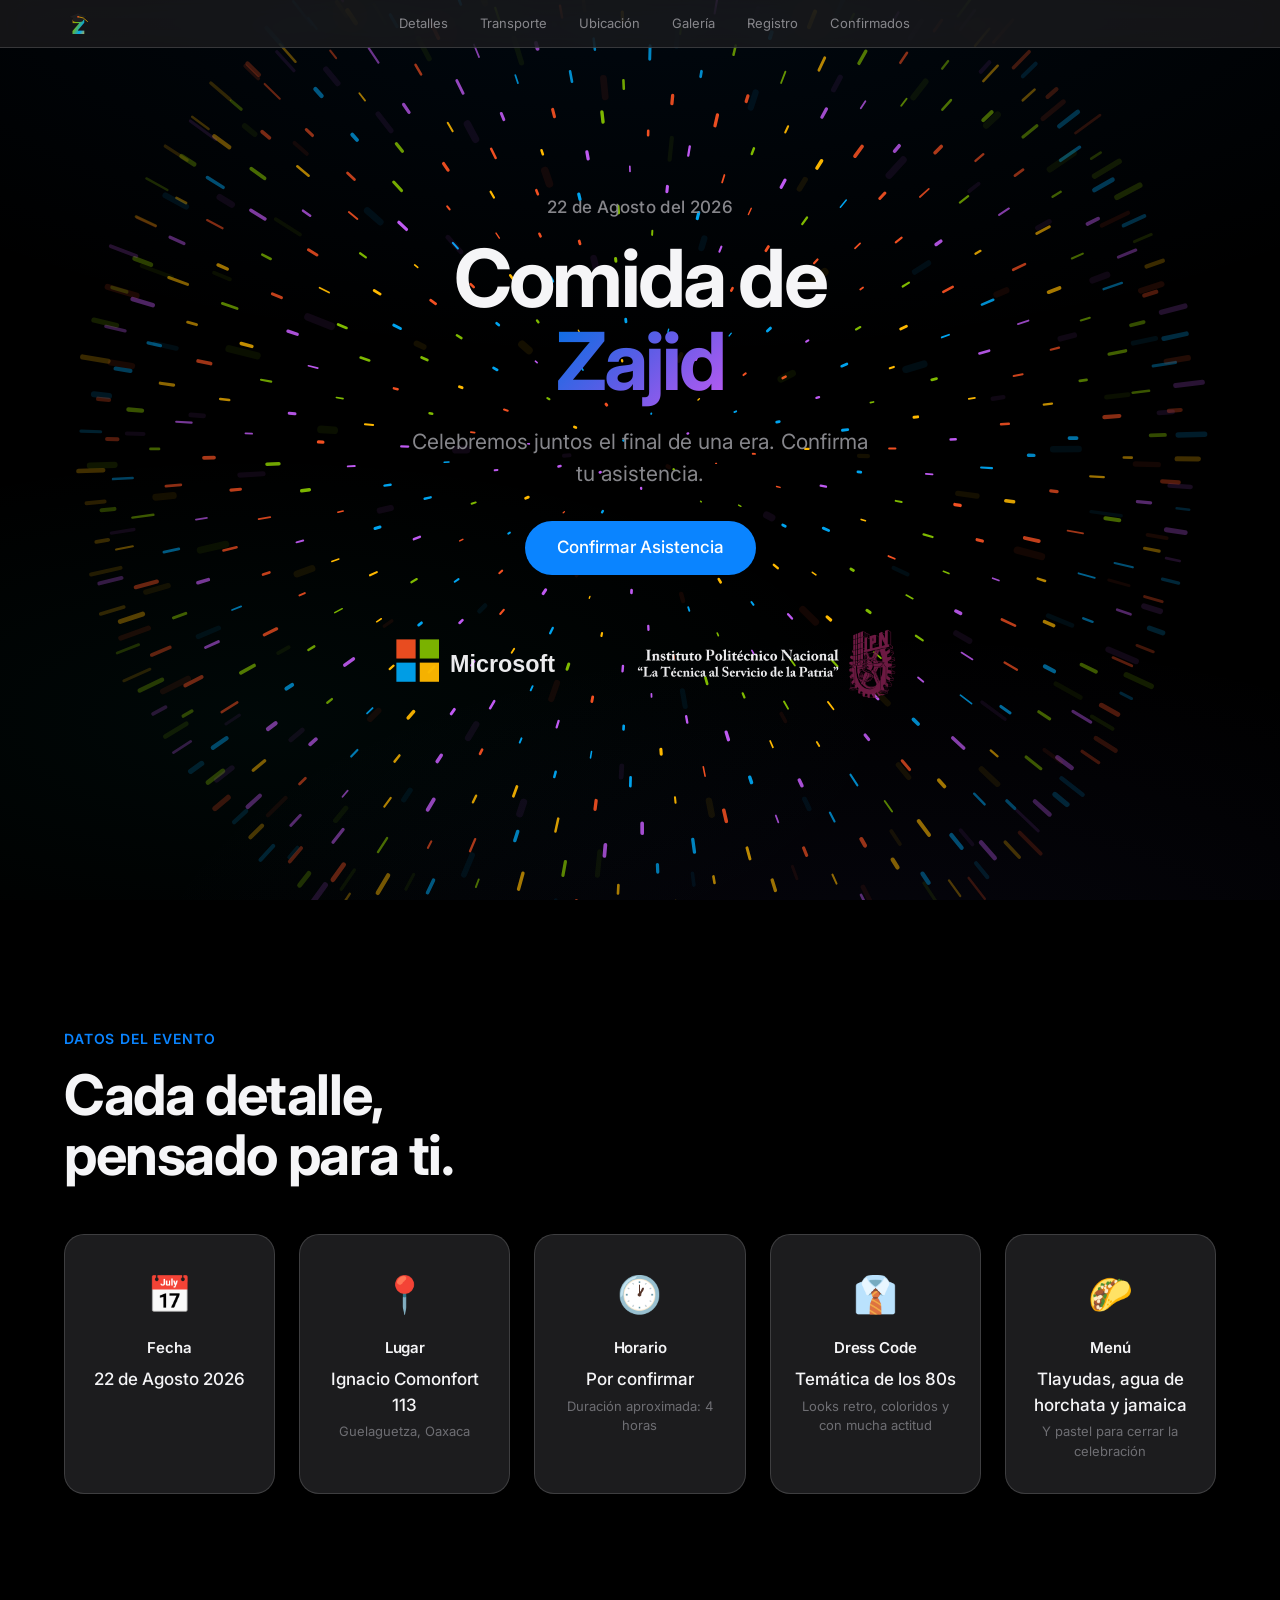
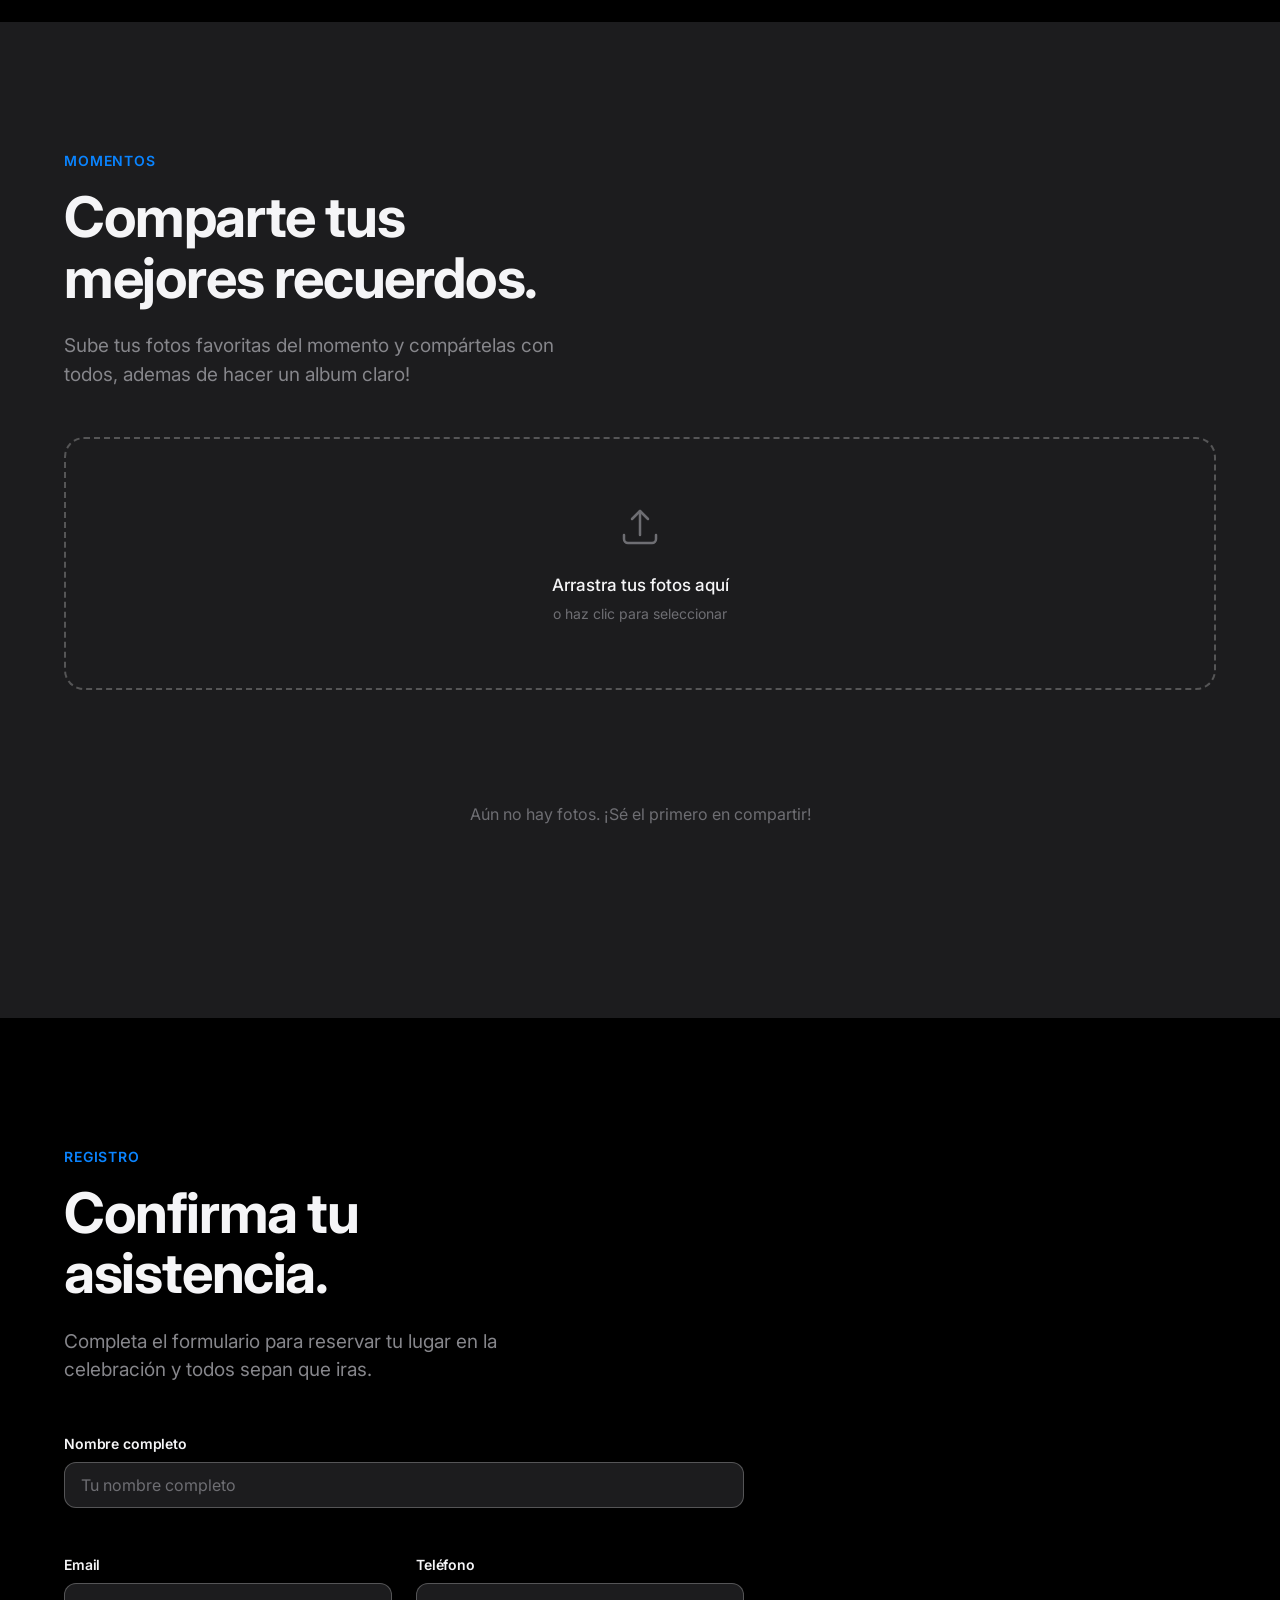
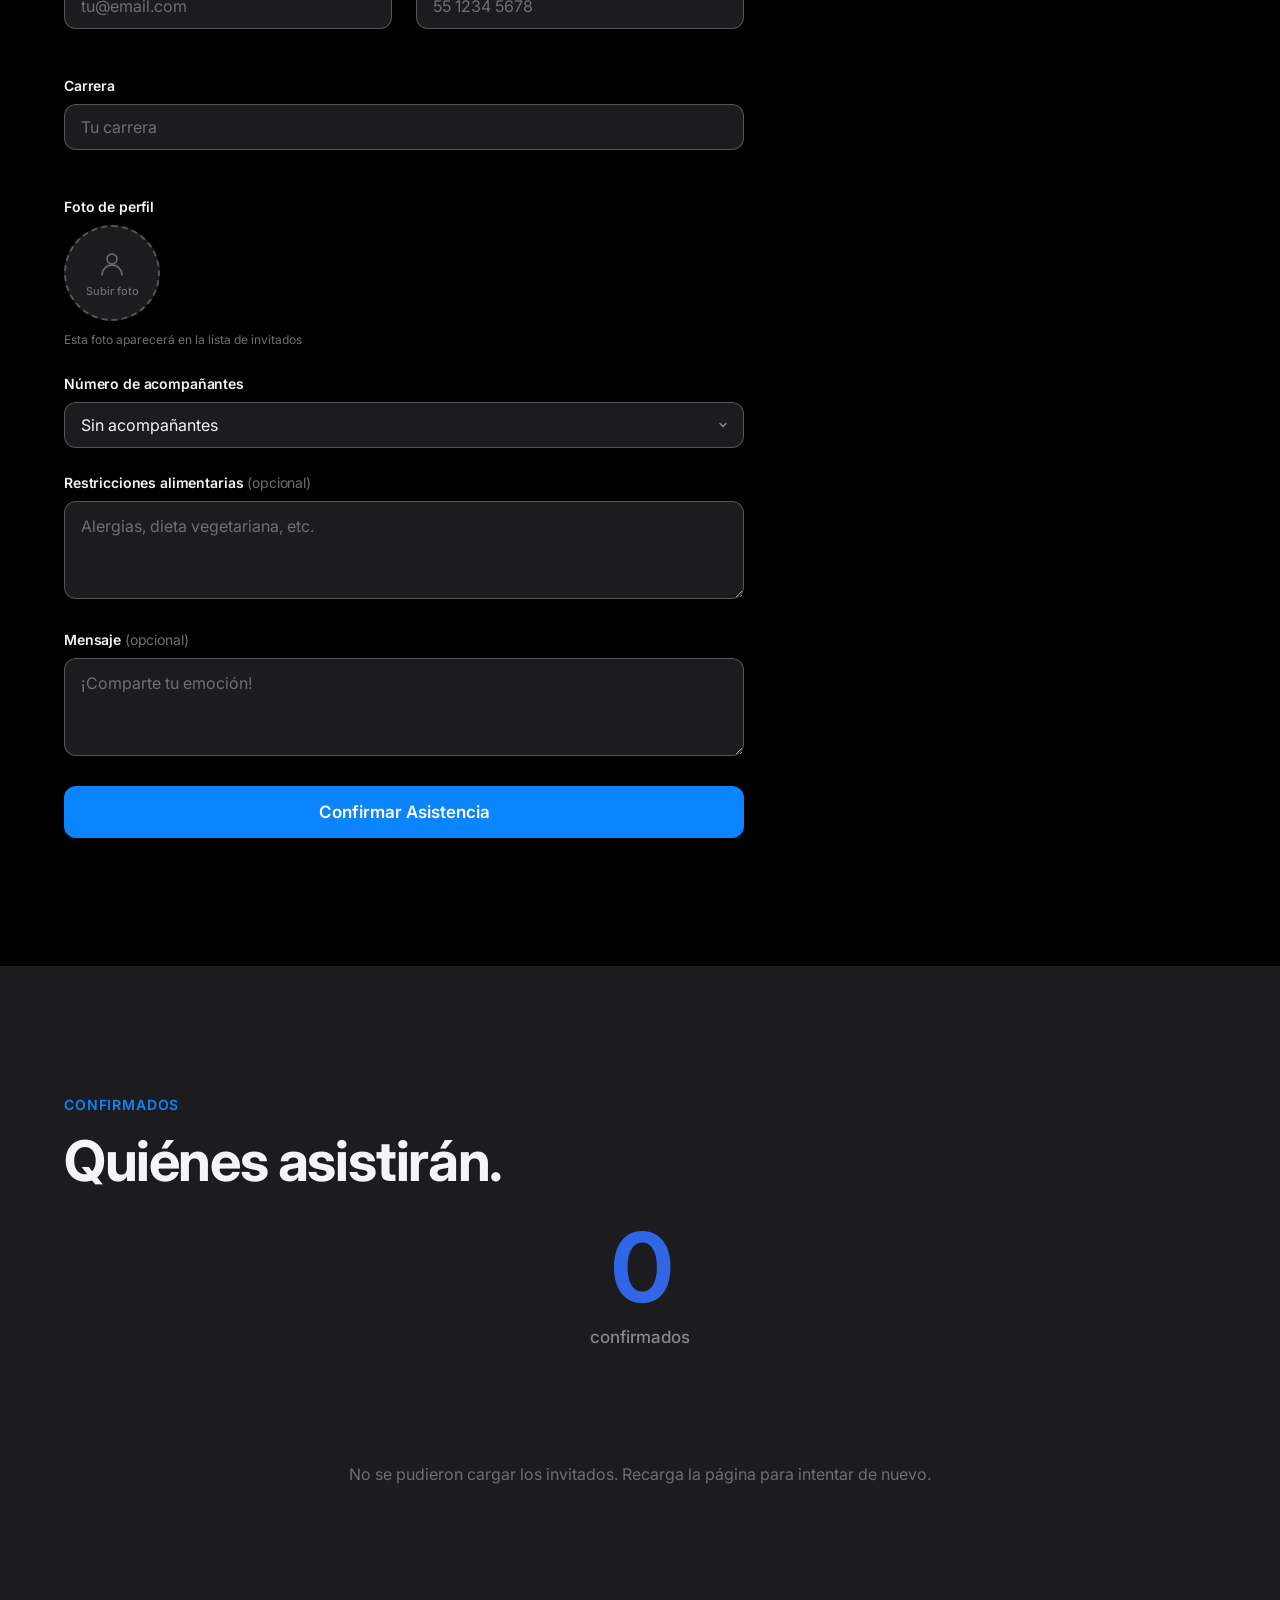
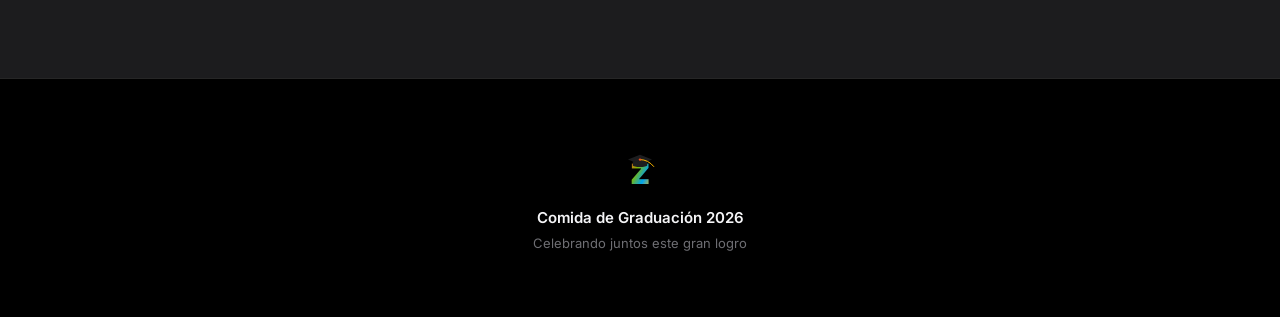
==== commit 0a93d110: "Actualizar pagina: transport.html, assets nuevos, bump SW a v15" ====
--- a/index.html
+++ b/index.html
@@ -44,6 +44,7 @@
             </a>
             <div class="nav-links">
                 <a href="#details" class="nav-link">Detalles</a>
+                <a href="transport.html" class="nav-link">Transporte</a>
                 <a href="ubicacion.html" class="nav-link">Ubicación</a>
                 <a href="#gallery" class="nav-link">Galería</a>
                 <a href="#register" class="nav-link">Registro</a>
@@ -60,6 +61,7 @@
         </div>
         <div id="mobile-menu" class="mobile-menu">
             <a href="#details" class="mobile-link">Detalles</a>
+            <a href="transport.html" class="mobile-link">Transporte</a>
             <a href="ubicacion.html" class="mobile-link">Ubicación</a>
             <a href="#gallery" class="mobile-link">Galería</a>
             <a href="#register" class="mobile-link">Registro</a>
@@ -75,9 +77,17 @@
             style="position: absolute; top: 0; left: 0; width: 100%; height: 100%; z-index: 1; pointer-events: none;"></canvas>
         <div class="hero-content">
             <p class="hero-eyebrow">22 de Agosto del 2026</p>
-            <h1 class="hero-title">Comida de<br><span class="hero-highlight">Zajuid</span></h1>
+            <h1 class="hero-title">Comida de<br><span class="hero-highlight">Zajid</span></h1>
             <p class="hero-subtitle">Celebremos juntos el final de una era. Confirma tu asistencia.</p>
             <a href="#register" class="hero-cta">Confirmar Asistencia</a>
+            <div class="hero-partners" aria-label="Logos institucionales">
+                <p class="hero-partners-label"></p>
+                <div class="hero-partner-logos">
+                    <img src="assets/microsoft-logo.svg" alt="Microsoft" class="partner-logo partner-logo-microsoft">
+                    <img src="assets/ipn%20logo.png?v=1" alt="" class="partner-logo partner-logo-ipn-source hidden" id="partner-logo-ipn-source" aria-hidden="true">
+                    <canvas class="partner-logo partner-logo-ipn" id="partner-logo-ipn-canvas" aria-label="Instituto Politecnico Nacional" role="img"></canvas>
+                </div>
+            </div>
         </div>
     </section>
 
@@ -108,8 +118,14 @@
                 <div class="detail-card" data-aos="fade-up" data-delay="300">
                     <div class="detail-icon">👔</div>
                     <h3 class="detail-title">Dress Code</h3>
-                    <p class="detail-text">Casual</p>
-                    <p class="detail-subtext">Elegante pero cómodo</p>
+                    <p class="detail-text">Temática de los 80s</p>
+                    <p class="detail-subtext">Looks retro, coloridos y con mucha actitud</p>
+                </div>
+                <div class="detail-card" data-aos="fade-up" data-delay="400">
+                    <div class="detail-icon">🌮</div>
+                    <h3 class="detail-title">Menú</h3>
+                    <p class="detail-text">Tlayudas, agua de horchata y jamaica</p>
+                    <p class="detail-subtext">Y pastel para cerrar la celebración</p>
                 </div>
             </div>
         </div>
--- a/styles.css
+++ b/styles.css
@@ -61,7 +61,7 @@
     --transition-spring: 500ms cubic-bezier(0.34, 1.56, 0.64, 1);
 
     /* Layout */
-    --max-width: 980px;
+    --max-width: 1200px;
     --max-width-narrow: 680px;
     --nav-height: 48px;
 }
@@ -398,6 +398,51 @@
     transform: scale(0.98);
 }
 
+.hero-partners {
+    margin-top: var(--space-xl);
+    display: flex;
+    flex-direction: column;
+    align-items: center;
+    gap: var(--space-md);
+    animation: heroFadeIn 1.2s cubic-bezier(0.16, 1, 0.3, 1) 0.5s both;
+}
+
+.hero-partners-label {
+    font-size: 13px;
+    font-weight: var(--font-weight-semibold);
+    letter-spacing: 0.08em;
+    text-transform: uppercase;
+    color: var(--color-text-tertiary);
+    text-align: center;
+}
+
+.hero-partner-logos {
+    display: flex;
+    align-items: center;
+    justify-content: center;
+    flex-wrap: wrap;
+    gap: var(--space-xl);
+}
+
+.partner-logo {
+    height: auto;
+    object-fit: contain;
+    opacity: 0.96;
+}
+
+.partner-logo-ipn-source {
+    position: absolute;
+    pointer-events: none;
+}
+
+.partner-logo-microsoft {
+    width: min(220px, 42vw);
+}
+
+.partner-logo-ipn {
+    width: min(260px, 42vw);
+}
+
 .hero-scroll-indicator {
     position: absolute;
     bottom: 40px;
@@ -426,7 +471,7 @@
 
 .details-grid {
     display: grid;
-    grid-template-columns: repeat(4, 1fr);
+    grid-template-columns: repeat(5, minmax(0, 1fr));
     gap: var(--space-lg);
     margin-top: var(--space-2xl);
 }
@@ -476,6 +521,218 @@
 .detail-subtext {
     font-size: 13px;
     color: var(--color-text-tertiary);
+}
+
+/* --- Transport Section --- */
+.transport-section {
+    padding: var(--space-5xl) 0;
+    background: linear-gradient(180deg, #040507 0%, #070a10 100%);
+}
+
+body.theme-transport {
+    --color-surface: rgba(9, 10, 14, 0.5);
+    --color-border: rgba(255, 255, 255, 0.2);
+}
+
+.transport-description a {
+    color: var(--color-text-primary);
+    text-decoration: underline;
+    text-decoration-color: rgba(255, 255, 255, 0.3);
+}
+
+.transport-block-title {
+    margin: var(--space-2xl) 0 var(--space-sm);
+    font-size: 24px;
+    font-weight: var(--font-weight-semibold);
+    letter-spacing: -0.02em;
+    color: var(--color-text-primary);
+}
+
+.transport-source {
+    margin-bottom: var(--space-lg);
+    font-size: 14px;
+    color: var(--color-text-secondary);
+}
+
+.transport-source a {
+    color: var(--color-text-primary);
+    text-decoration: underline;
+    text-decoration-color: rgba(255, 255, 255, 0.3);
+}
+
+.transport-block {
+    margin-top: 0;
+    padding: var(--space-3xl) 0;
+    position: relative;
+    isolation: isolate;
+}
+
+.transport-block::before,
+.transport-block::after {
+    content: '';
+    position: absolute;
+    top: 0;
+    bottom: 0;
+    left: 50%;
+    width: 100vw;
+    transform: translateX(-50%);
+    z-index: -2;
+}
+
+.transport-block::after {
+    background: linear-gradient(145deg, rgba(6, 10, 18, 0.82), rgba(8, 10, 15, 0.7));
+    z-index: -1;
+}
+
+.transport-block > * {
+    position: relative;
+    z-index: 2;
+}
+
+.transport-land {
+    margin-top: var(--space-2xl);
+}
+
+.transport-land::before {
+    background: url('assets/transport/por-tierra.jpg') center / cover no-repeat;
+}
+
+.transport-block-transition {
+    height: 96px;
+    margin: 0;
+    width: 100vw;
+    margin-left: calc(50% - 50vw);
+    margin-right: calc(50% - 50vw);
+    background: linear-gradient(180deg, rgba(21, 14, 8, 0.9) 0%, rgba(13, 16, 22, 0.7) 50%, rgba(6, 10, 18, 0.9) 100%);
+    filter: blur(0.2px);
+}
+
+.transport-air {
+}
+
+.transport-air::before {
+    background: url('assets/transport/por-aire.jpg') center / cover no-repeat;
+}
+
+.transport-block .transport-block-title {
+    margin-top: 0;
+}
+
+.transport-block .transport-source {
+    color: rgba(245, 245, 247, 0.88);
+}
+
+.transport-block .transport-source a {
+    text-decoration-color: rgba(245, 245, 247, 0.55);
+}
+
+.transport-grid {
+    display: grid;
+    grid-template-columns: repeat(2, minmax(0, 1fr));
+    gap: var(--space-lg);
+}
+
+.transport-card {
+    background: rgba(28, 28, 30, 0.85);
+    border: 1px solid var(--color-border);
+    border-radius: var(--radius-xl);
+    padding: var(--space-xl);
+    box-shadow: var(--shadow-md);
+    backdrop-filter: blur(16px);
+}
+
+.transport-header {
+    display: flex;
+    align-items: center;
+    justify-content: space-between;
+    gap: var(--space-md);
+    margin-bottom: var(--space-lg);
+}
+
+.transport-brand {
+    display: inline-flex;
+    align-items: center;
+    justify-content: center;
+    min-width: 58px;
+    padding: 7px 12px;
+    border-radius: var(--radius-full);
+    font-size: 13px;
+    font-weight: var(--font-weight-bold);
+    letter-spacing: 0.08em;
+}
+
+.transport-brand-ado {
+    background: rgba(240, 54, 78, 0.15);
+    color: #ff5f73;
+}
+
+.transport-brand-au {
+    background: rgba(244, 138, 32, 0.16);
+    color: #ffb15c;
+}
+
+.transport-brand-viva {
+    background: rgba(0, 179, 92, 0.16);
+    color: #4bde94;
+}
+
+.transport-type {
+    font-size: 13px;
+    color: var(--color-text-secondary);
+    text-align: right;
+}
+
+.transport-route {
+    margin-bottom: var(--space-lg);
+}
+
+.transport-time {
+    font-size: 28px;
+    font-weight: var(--font-weight-bold);
+    letter-spacing: -0.03em;
+    color: var(--color-text-primary);
+}
+
+.transport-path {
+    font-size: 16px;
+    color: var(--color-text-primary);
+    margin-top: var(--space-xs);
+}
+
+.transport-arrival {
+    font-size: 14px;
+    color: var(--color-text-secondary);
+    margin-top: 6px;
+}
+
+.transport-prices {
+    display: grid;
+    grid-template-columns: 1fr 1fr;
+    gap: var(--space-md);
+    padding-top: var(--space-lg);
+    border-top: 1px solid var(--color-border);
+}
+
+.transport-prices-single {
+    grid-template-columns: 1fr;
+}
+
+.transport-price-label {
+    font-size: 12px;
+    text-transform: uppercase;
+    letter-spacing: 0.08em;
+    color: var(--color-text-tertiary);
+    margin-bottom: var(--space-xs);
+}
+
+.transport-price {
+    font-size: 24px;
+    font-weight: var(--font-weight-bold);
+    color: var(--color-text-primary);
+}
+
+.transport-price-discount {
+    color: #7ee787;
 }
 
 /* --- Location Section --- */
@@ -1306,6 +1563,18 @@
         gap: var(--space-md);
     }
 
+    .transport-grid {
+        grid-template-columns: 1fr;
+    }
+
+    .transport-block {
+        padding: var(--space-2xl) 0;
+    }
+
+    .hero-partner-logos {
+        gap: var(--space-lg);
+    }
+
     .form-row {
         grid-template-columns: 1fr;
     }
@@ -1323,6 +1592,7 @@
     }
 
     .details-section,
+    .transport-section,
     .gallery-section,
     .register-section,
     .guests-section {
@@ -1336,6 +1606,37 @@
 }
 
 @media (max-width: 480px) {
+    .hero-partners {
+        margin-top: var(--space-lg);
+    }
+
+    .hero-partner-logos {
+        flex-direction: column;
+        gap: var(--space-md);
+    }
+
+    .transport-card {
+        padding: var(--space-lg);
+    }
+
+    .transport-header,
+    .transport-prices {
+        grid-template-columns: 1fr;
+        display: grid;
+    }
+
+    .transport-header {
+        justify-content: flex-start;
+    }
+
+    .transport-type {
+        text-align: left;
+    }
+
+    .transport-time {
+        font-size: 24px;
+    }
+
     .details-grid {
         grid-template-columns: 1fr;
     }
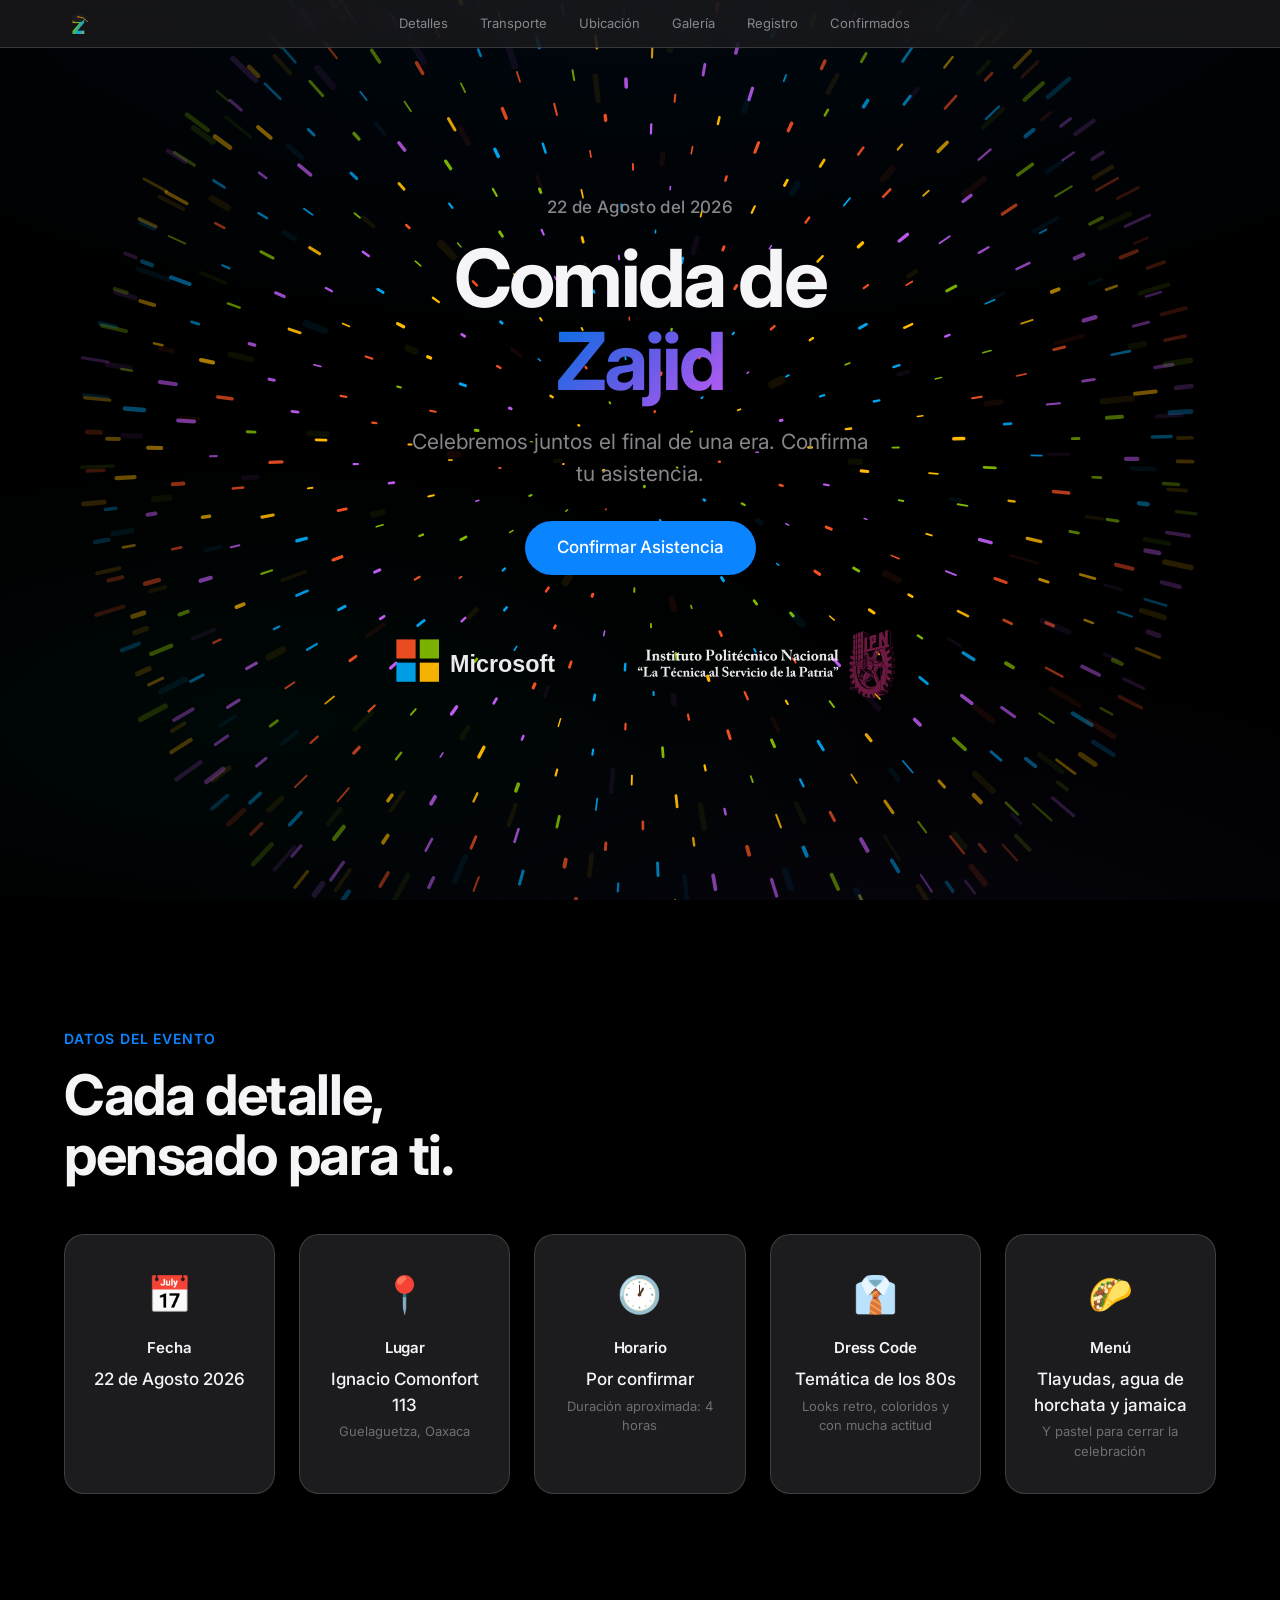
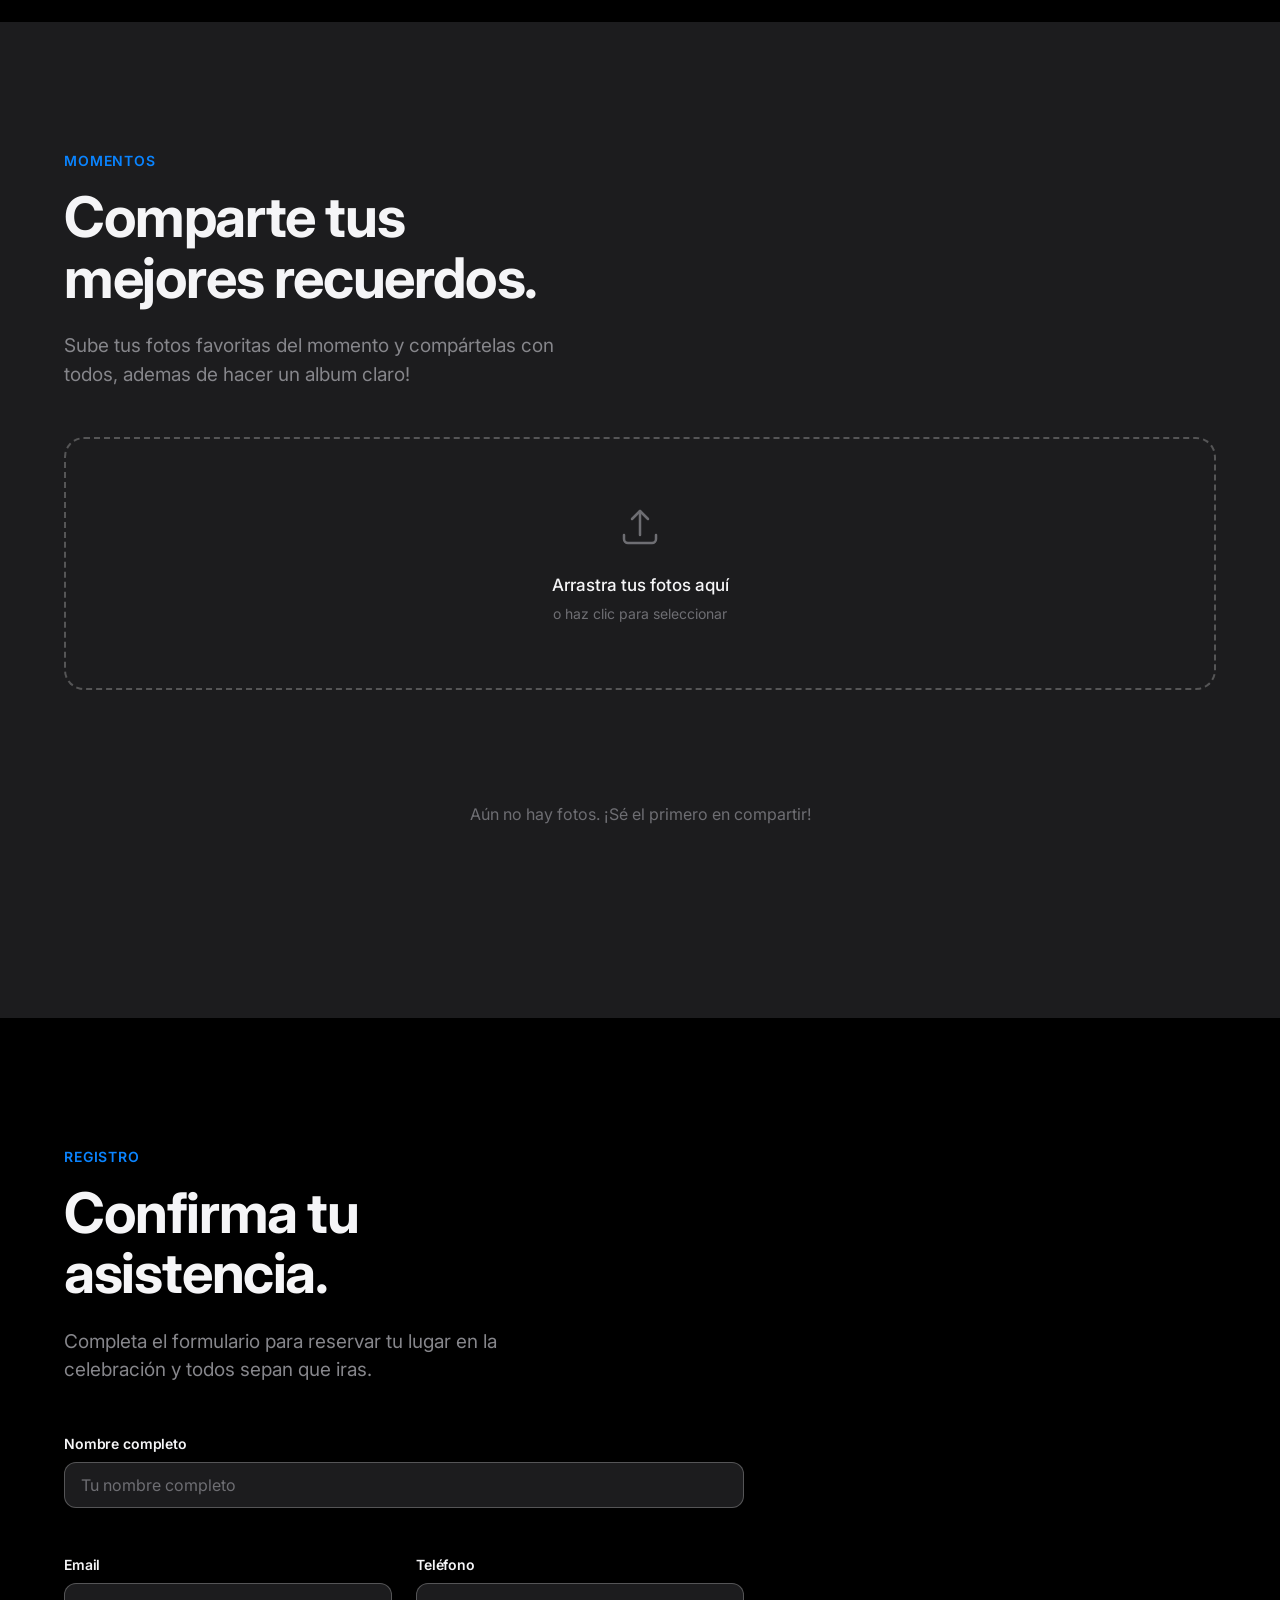
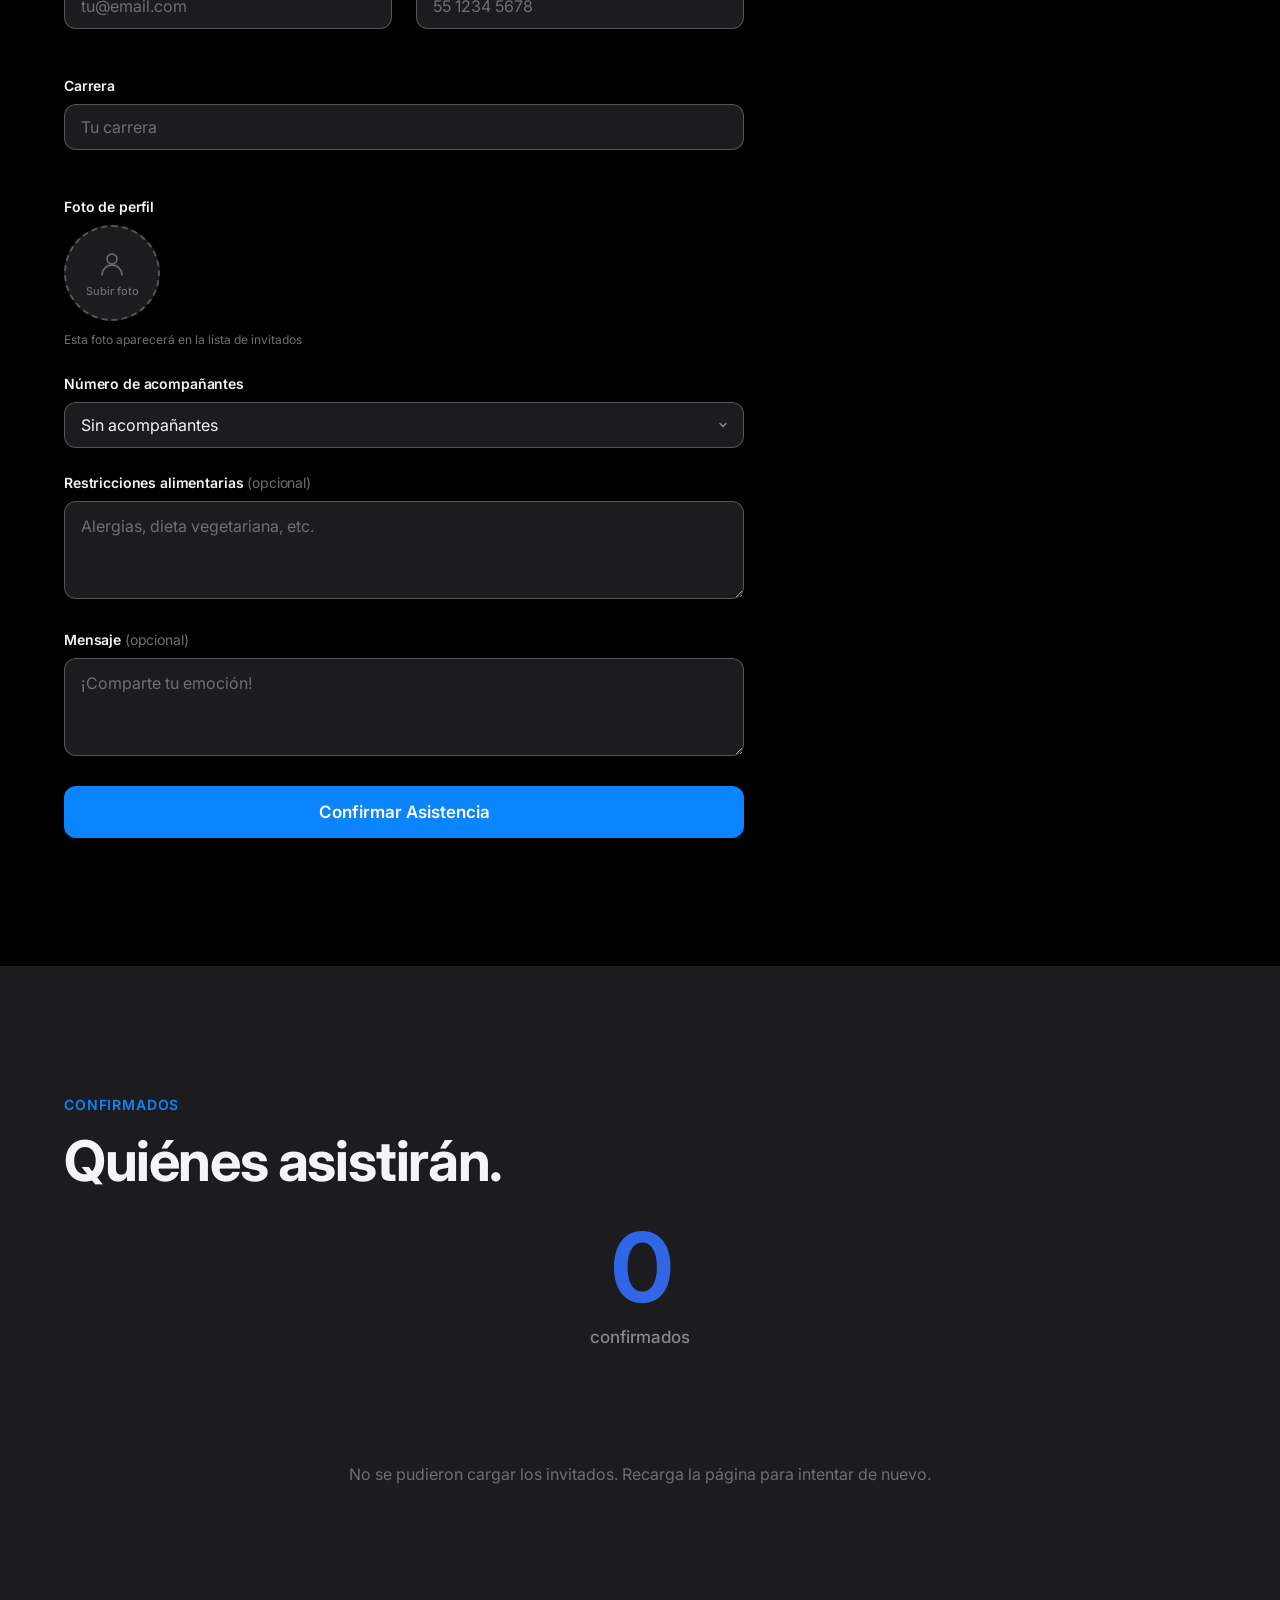
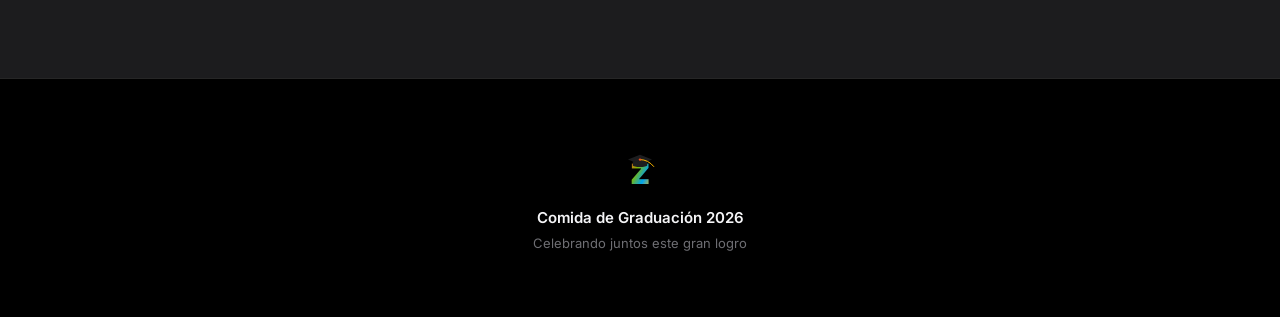
==== commit 42eadfc0: "Tarjeta Lugar abre ubicacion.html al dar clic" ====
--- a/index.html
+++ b/index.html
@@ -103,12 +103,12 @@
                     <p class="detail-text">22 de Agosto 2026</p>
                     <p class="detail-subtext"></p>
                 </div>
-                <div class="detail-card" data-aos="fade-up" data-delay="100">
+                <a href="ubicacion.html" class="detail-card detail-card-link" data-aos="fade-up" data-delay="100">
                     <div class="detail-icon">📍</div>
                     <h3 class="detail-title">Lugar</h3>
                     <p class="detail-text">Ignacio Comonfort 113</p>
                     <p class="detail-subtext">Guelaguetza, Oaxaca</p>
-                </div>
+                </a>
                 <div class="detail-card" data-aos="fade-up" data-delay="200">
                     <div class="detail-icon">🕐</div>
                     <h3 class="detail-title">Horario</h3>
--- a/styles.css
+++ b/styles.css
@@ -487,6 +487,19 @@
     transform: translateY(20px);
 }
 
+.detail-card-link {
+    display: block;
+    text-decoration: none;
+    color: inherit;
+    cursor: pointer;
+}
+
+.detail-card-link:hover {
+    border-color: var(--color-accent, #0a84ff);
+    box-shadow: var(--shadow-lg), 0 0 0 1px var(--color-accent, #0a84ff);
+    transform: translateY(-4px);
+}
+
 .detail-card.visible {
     opacity: 1;
     transform: translateY(0);
@@ -1615,6 +1628,14 @@
         gap: var(--space-md);
     }
 
+    .partner-logo-microsoft {
+        width: min(140px, 36vw);
+    }
+
+    .partner-logo-ipn {
+        width: min(160px, 36vw);
+    }
+
     .transport-card {
         padding: var(--space-lg);
     }
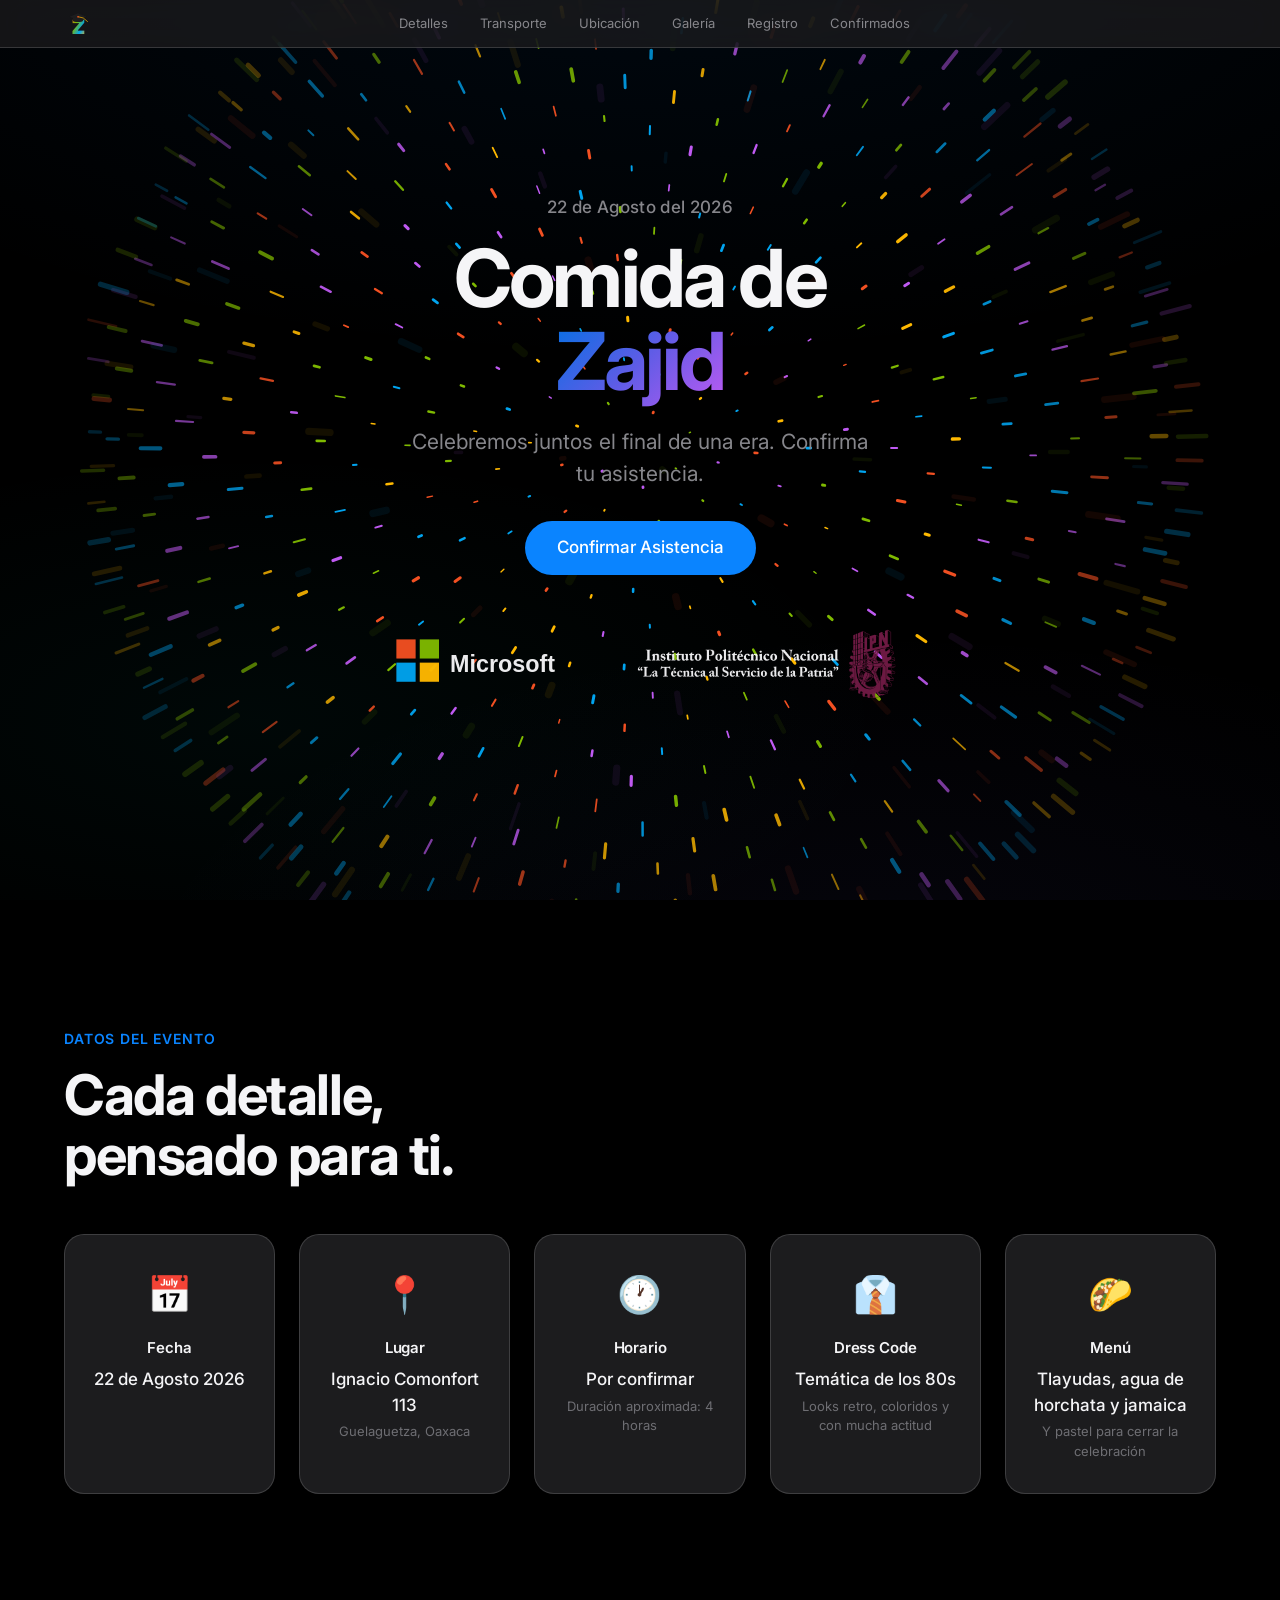
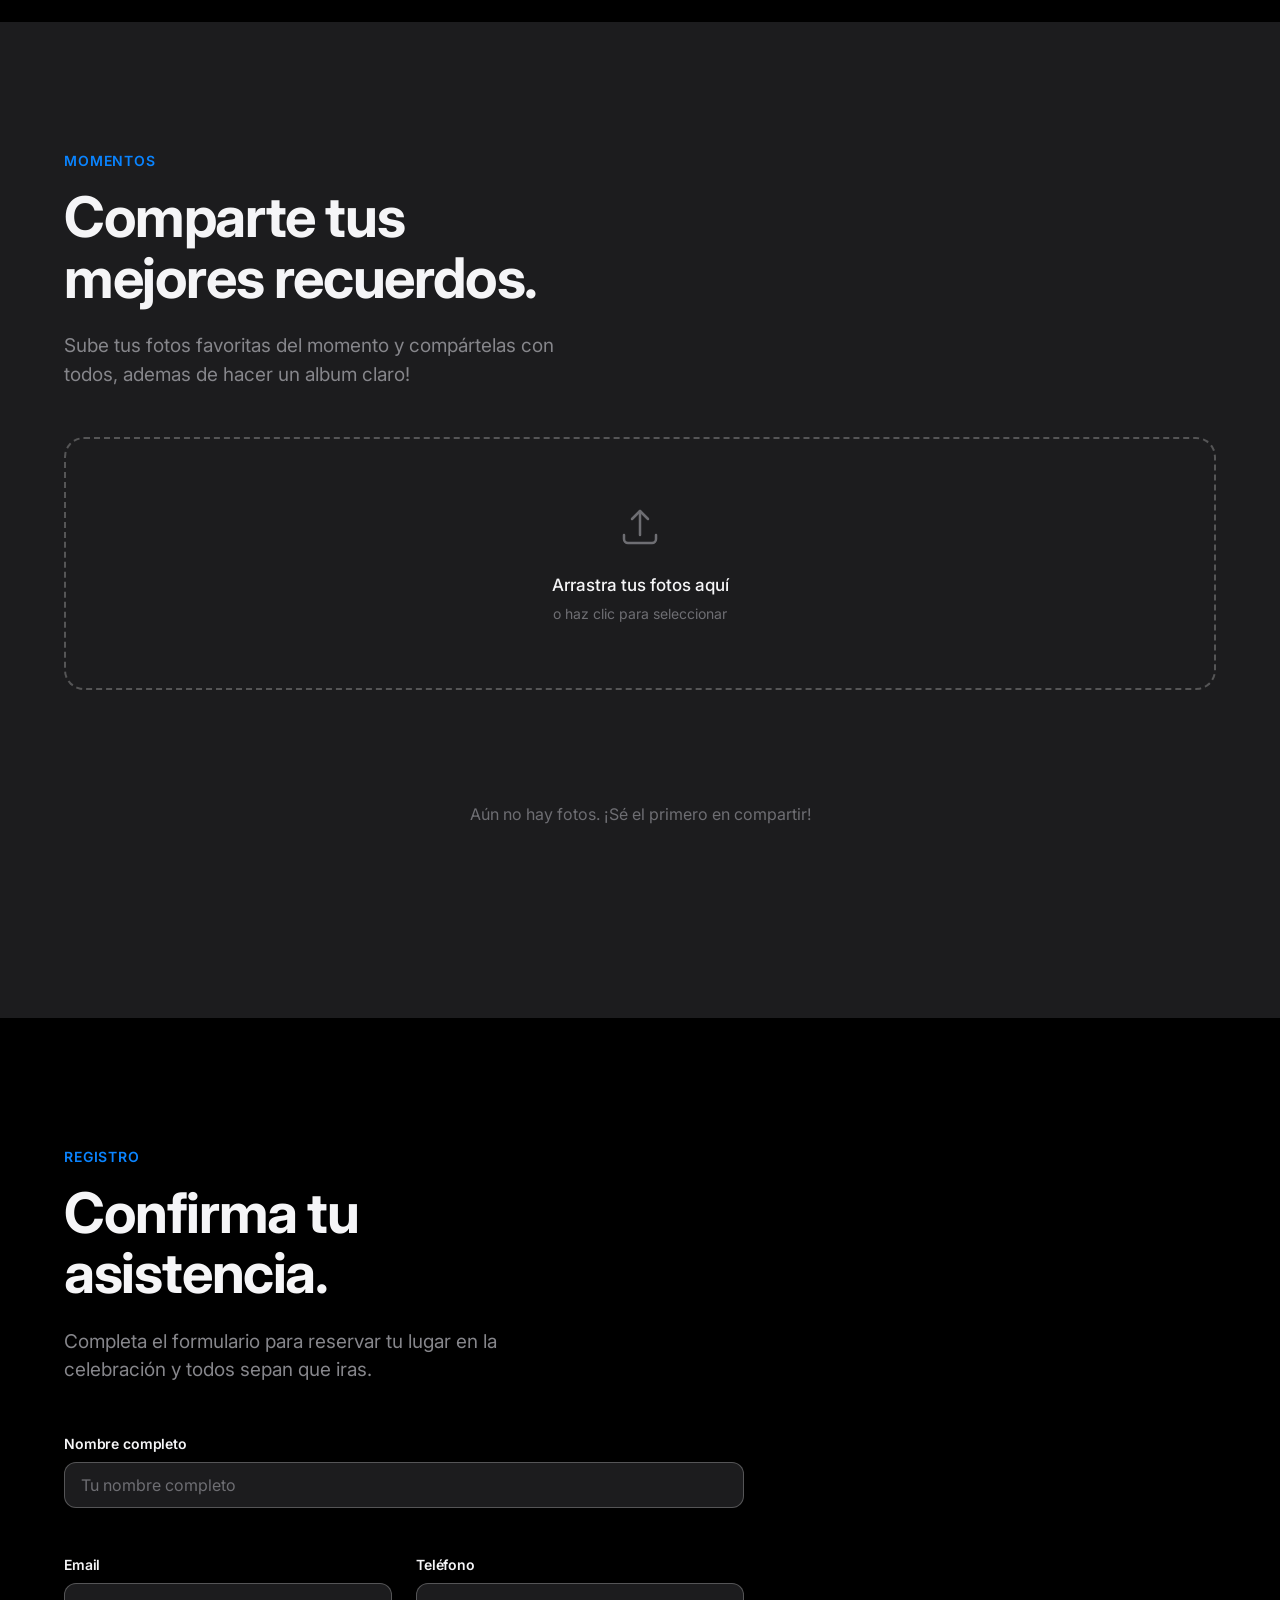
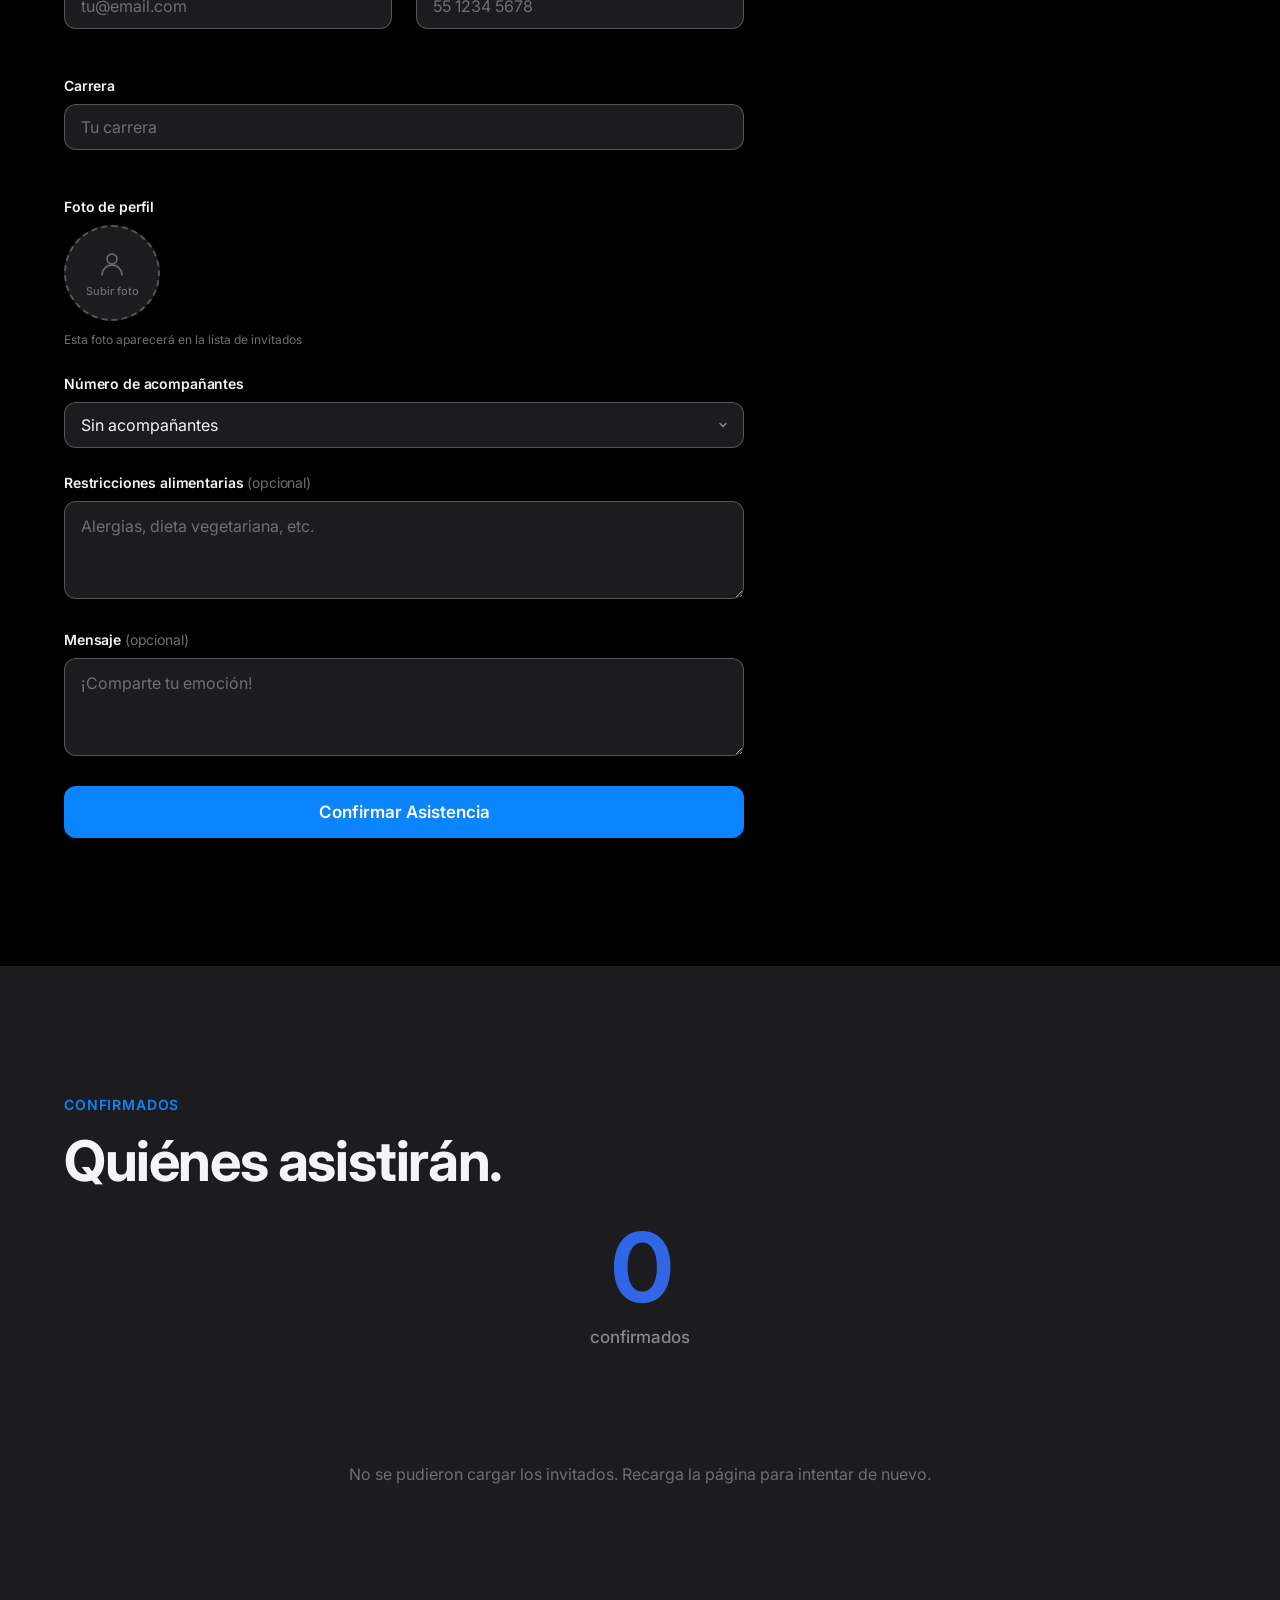
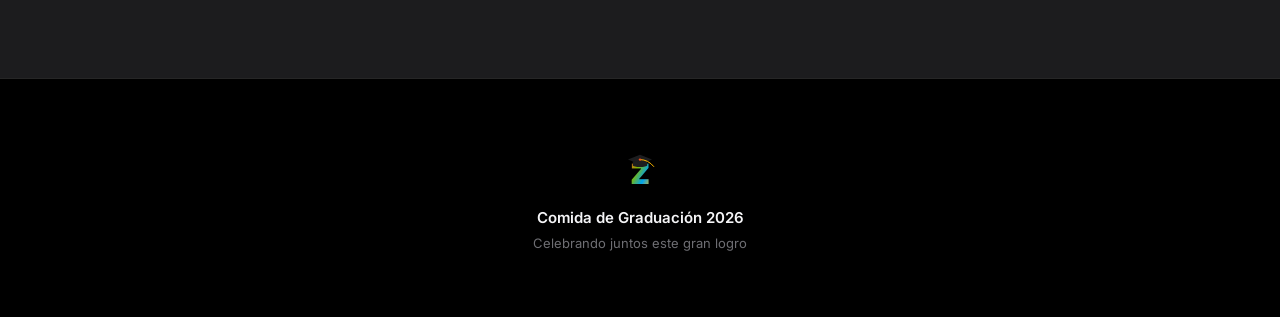
==== commit 991cfba2: "Agregar pagina tematica 80s, Dress Code abre tematica.html, bump SW a v17" ====
--- a/index.html
+++ b/index.html
@@ -115,12 +115,12 @@
                     <p class="detail-text">Por confirmar</p>
                     <p class="detail-subtext">Duración aproximada: 4 horas</p>
                 </div>
-                <div class="detail-card" data-aos="fade-up" data-delay="300">
+                <a href="tematica.html" class="detail-card detail-card-link" data-aos="fade-up" data-delay="300">
                     <div class="detail-icon">👔</div>
                     <h3 class="detail-title">Dress Code</h3>
                     <p class="detail-text">Temática de los 80s</p>
                     <p class="detail-subtext">Looks retro, coloridos y con mucha actitud</p>
-                </div>
+                </a>
                 <div class="detail-card" data-aos="fade-up" data-delay="400">
                     <div class="detail-icon">🌮</div>
                     <h3 class="detail-title">Menú</h3>
--- a/styles.css
+++ b/styles.css
@@ -1831,3 +1831,88 @@
         height: 350px;
     }
 }
+
+/* ============================================
+   TEMÁTICA 80s - Styles
+   ============================================ */
+
+.tematica-content {
+    margin-top: var(--space-4xl);
+}
+
+.tematica-section {
+    margin-bottom: var(--space-4xl);
+}
+
+.tematica-subtitle {
+    font-size: 24px;
+    font-weight: var(--font-weight-semibold);
+    color: var(--color-text-primary);
+    margin-bottom: var(--space-lg);
+    letter-spacing: -0.01em;
+}
+
+.tematica-list {
+    list-style: none;
+    padding: 0;
+    margin: 0;
+}
+
+.tematica-list li {
+    font-size: 17px;
+    color: var(--color-text-secondary);
+    margin-bottom: var(--space-md);
+    line-height: 1.6;
+    padding-left: var(--space-lg);
+    position: relative;
+}
+
+.tematica-list li::before {
+    content: "→";
+    position: absolute;
+    left: 0;
+    color: var(--color-accent);
+    font-weight: var(--font-weight-semibold);
+}
+
+.tematica-options {
+    display: grid;
+    grid-template-columns: repeat(auto-fit, minmax(280px, 1fr));
+    gap: var(--space-xl);
+    margin-top: var(--space-xl);
+}
+
+.tematica-option {
+    background: rgba(10, 132, 255, 0.08);
+    border: 1px solid var(--color-border);
+    border-radius: var(--radius-xl);
+    padding: var(--space-xl);
+    transition: all var(--transition-slow);
+}
+
+.tematica-option:hover {
+    border-color: var(--color-accent);
+    box-shadow: var(--shadow-lg);
+    background: rgba(10, 132, 255, 0.12);
+}
+
+.tematica-option-title {
+    font-size: 18px;
+    font-weight: var(--font-weight-semibold);
+    color: var(--color-accent);
+    margin-bottom: var(--space-sm);
+    margin-top: 0;
+}
+
+.tematica-option-desc {
+    font-size: 15px;
+    color: var(--color-text-secondary);
+    line-height: 1.6;
+    margin: 0;
+}
+
+@media (max-width: 768px) {
+    .tematica-options {
+        grid-template-columns: 1fr;
+    }
+}
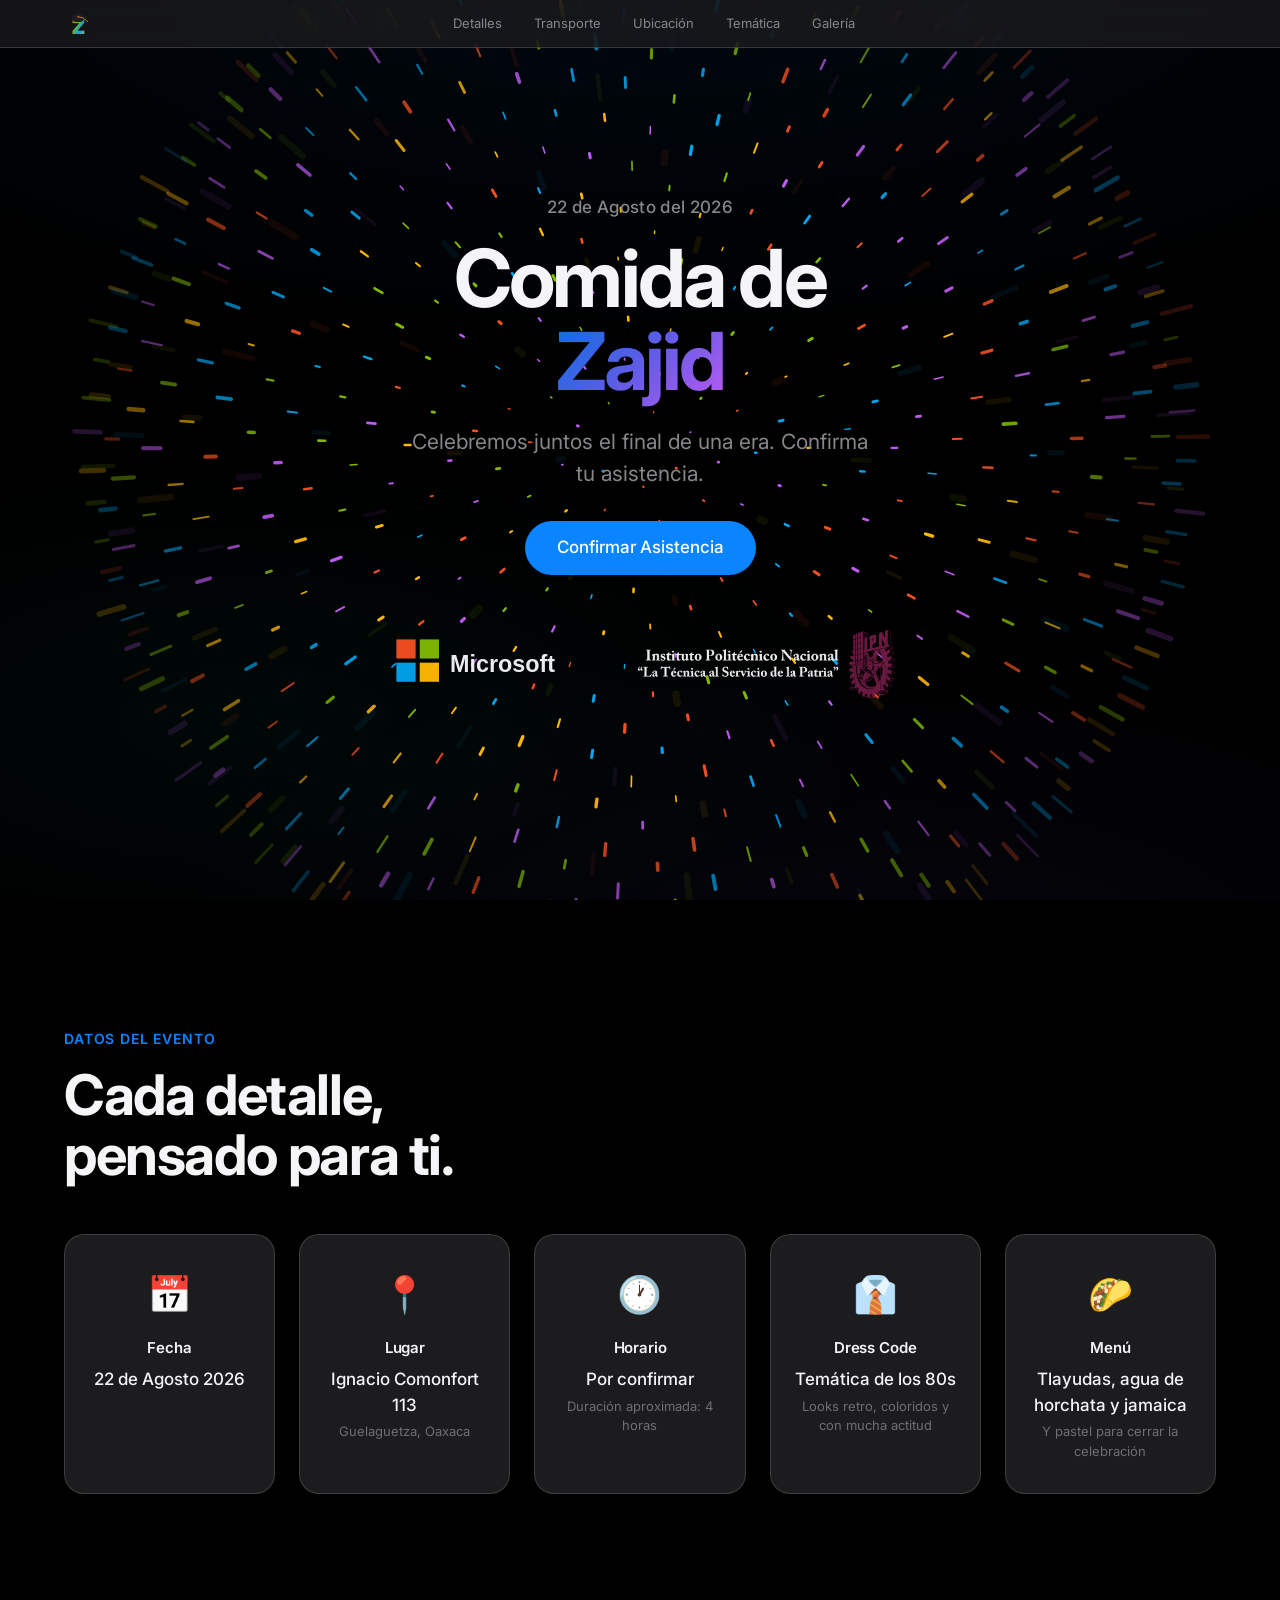
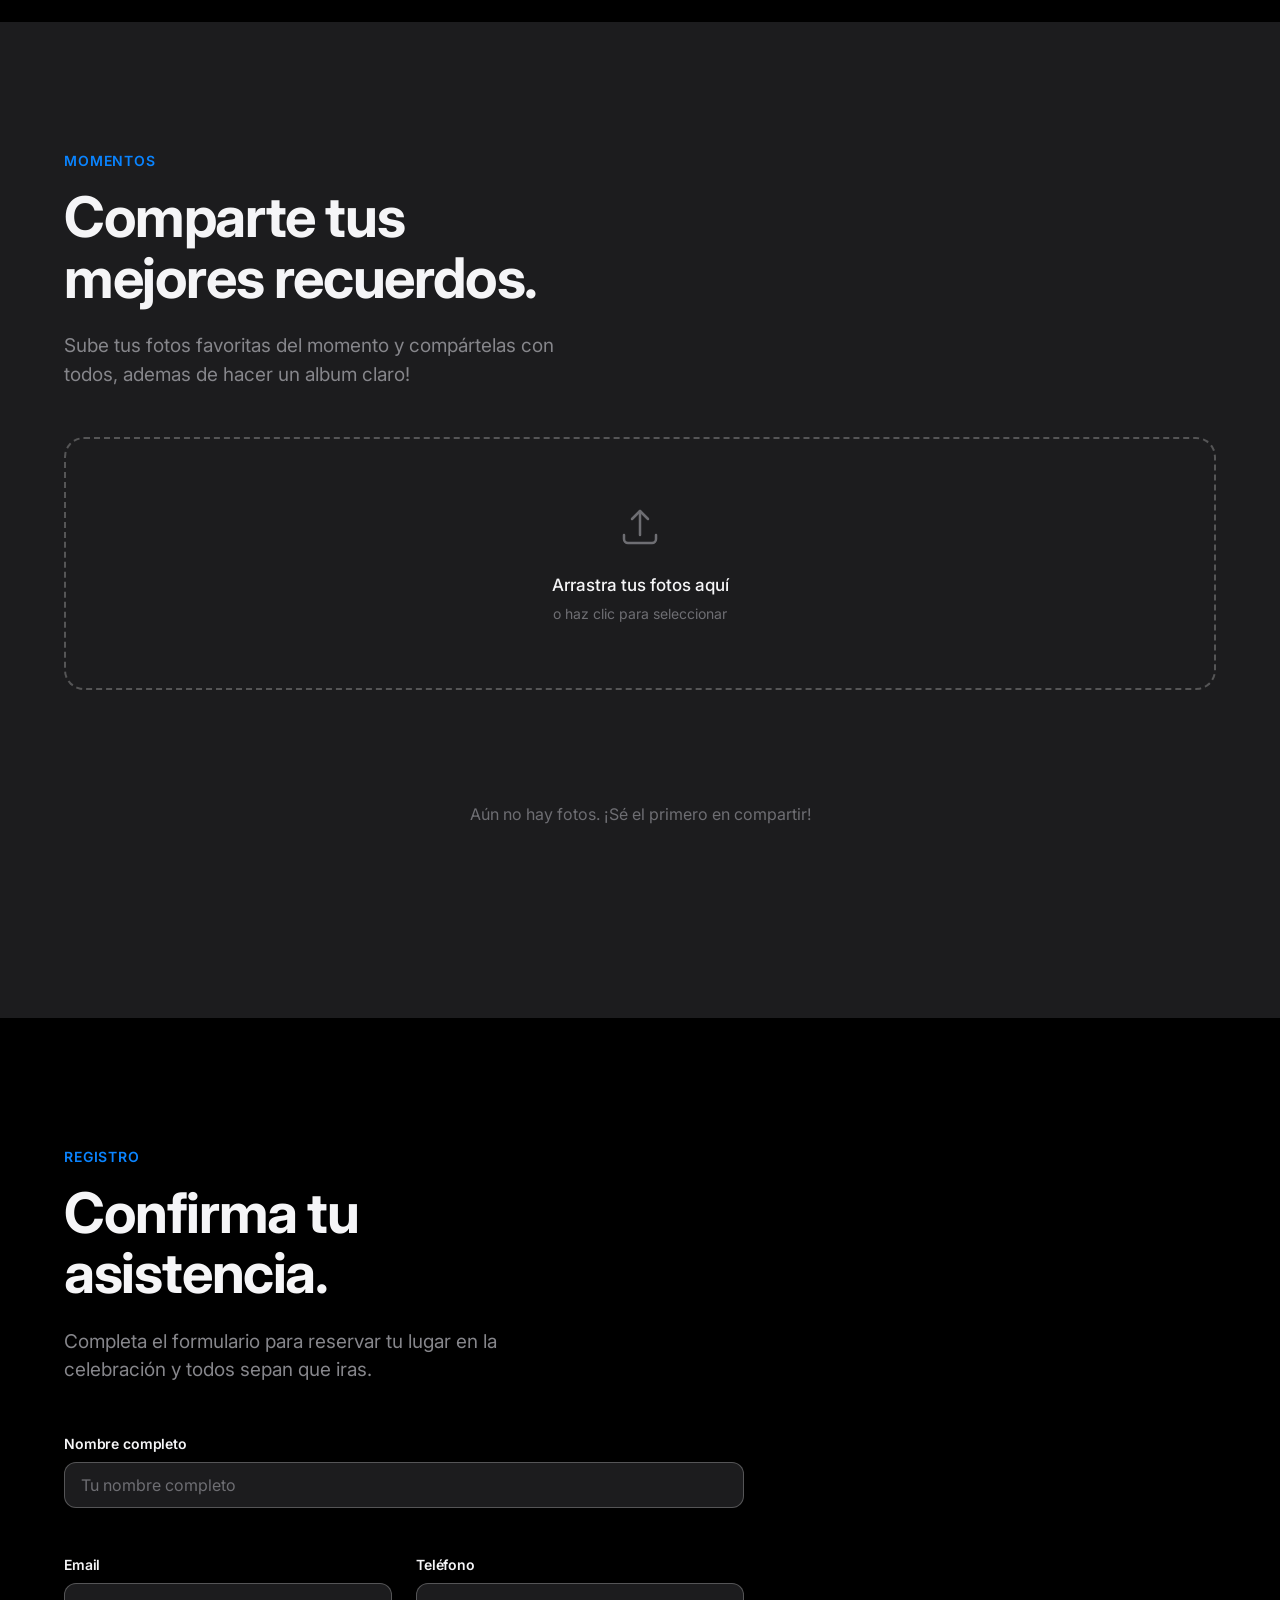
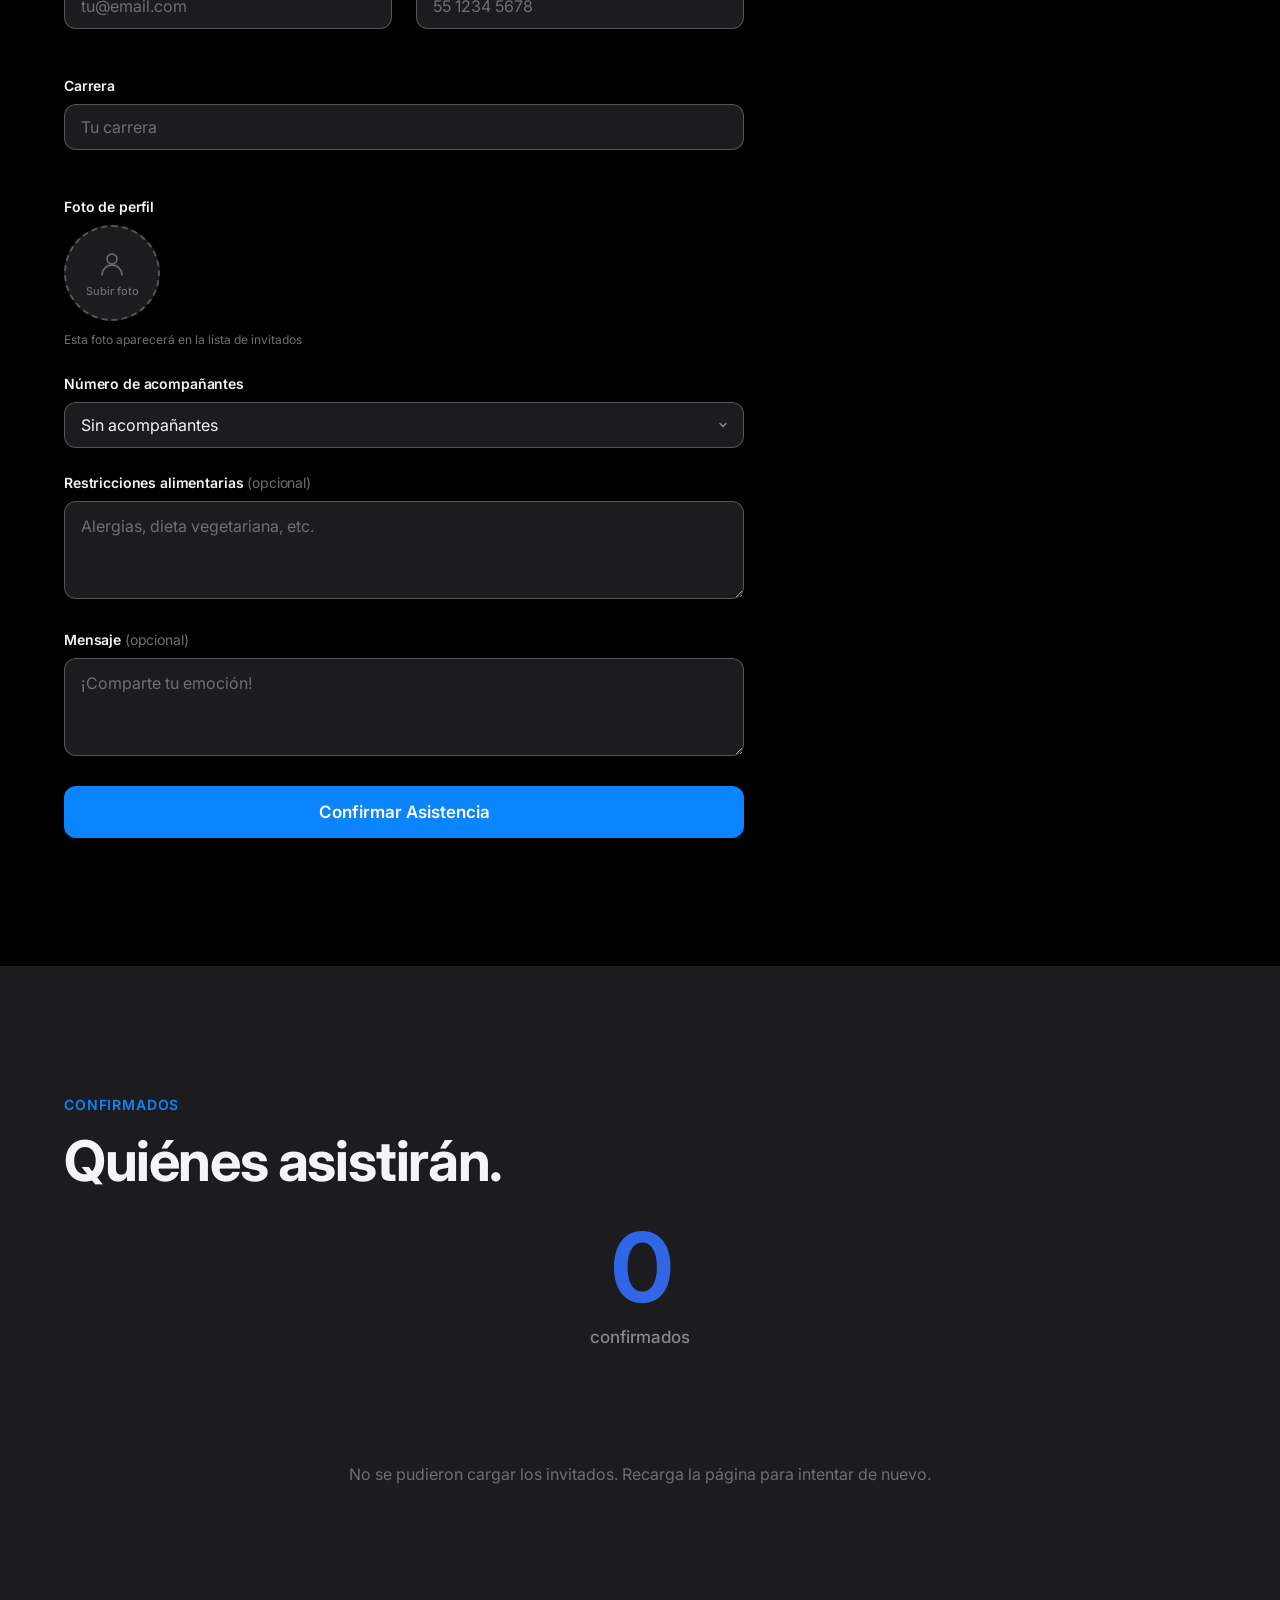
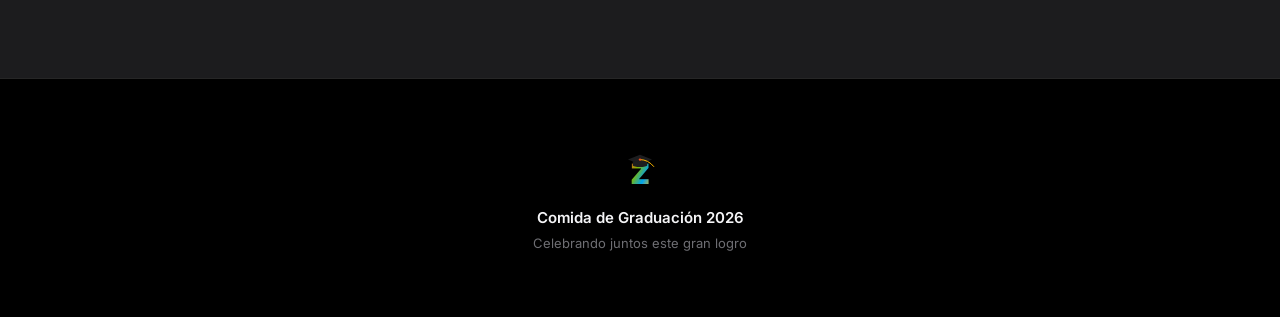
==== commit 8cdf6a81: "Actualizar nav, crear carpeta tematica/assets, cambiar tema a morado/azul neon, bump SW a v18" ====
--- a/index.html
+++ b/index.html
@@ -46,9 +46,8 @@
                 <a href="#details" class="nav-link">Detalles</a>
                 <a href="transport.html" class="nav-link">Transporte</a>
                 <a href="ubicacion.html" class="nav-link">Ubicación</a>
+                <a href="tematica.html" class="nav-link">Temática</a>
                 <a href="#gallery" class="nav-link">Galería</a>
-                <a href="#register" class="nav-link">Registro</a>
-                <a href="#guests" class="nav-link">Confirmados</a>
             </div>
             <div style="display: flex; gap: 12px; align-items: center;">
                 <button id="install-btn" class="nav-link install-btn hidden">Instalar App</button>
@@ -63,9 +62,8 @@
             <a href="#details" class="mobile-link">Detalles</a>
             <a href="transport.html" class="mobile-link">Transporte</a>
             <a href="ubicacion.html" class="mobile-link">Ubicación</a>
+            <a href="tematica.html" class="mobile-link">Temática</a>
             <a href="#gallery" class="mobile-link">Galería</a>
-            <a href="#register" class="mobile-link">Registro</a>
-            <a href="#guests" class="mobile-link">Confirmados</a>
             <button id="mobile-install-btn" class="mobile-link install-btn hidden">Instalar App</button>
         </div>
     </nav>
--- a/styles.css
+++ b/styles.css
@@ -1916,3 +1916,97 @@
         grid-template-columns: 1fr;
     }
 }
+
+/* ============================================
+   THEME - Temática 80s (Purple & Neon Blue)
+   ============================================ */
+
+body.theme-tematica {
+    --color-accent: #00D9FF; /* Cyan Neón */
+    --color-accent-hover: #00FFFF; /* Cyan Puro */
+    --color-text-primary: #ffffff;
+    --color-text-secondary: rgba(255, 255, 255, 0.92);
+    --color-text-tertiary: rgba(255, 255, 255, 0.75);
+    --color-bg: transparent;
+    --color-bg-alt: transparent;
+    --color-surface: rgba(15, 10, 20, 0.3);
+    --color-border: rgba(255, 255, 255, 0.1);
+}
+
+/* Fondo degradado Purple & Neon Blue para Temática */
+.tematica-bg-gradient {
+    position: absolute;
+    inset: -10%;
+    width: 120%;
+    height: 120%;
+    filter: blur(90px);
+    animation: tematicaGradientMix 15s ease-in-out infinite alternate;
+    opacity: 0;
+    transition: opacity 1.2s cubic-bezier(0.16, 1, 0.3, 1);
+}
+
+.tematica-bg-gradient.active {
+    opacity: 1;
+}
+
+/* Paleta 0: Purple & Neon Cyan */
+.tematica-palette-0 {
+    background-color: #0a0015;
+    background-image: 
+        radial-gradient(circle at 10% 20%, #9d00ff 0%, transparent 55%),
+        radial-gradient(circle at 90% 10%, #00d9ff 0%, transparent 55%),
+        radial-gradient(circle at 10% 80%, #7b2cbf 0%, transparent 55%),
+        radial-gradient(circle at 90% 90%, #5a189a 0%, transparent 55%),
+        radial-gradient(circle at 50% 60%, #c77dff 0%, transparent 60%);
+}
+
+/* Paleta 1: Deep Purple & Electric Blue */
+.tematica-palette-1 {
+    background-color: #1a0033;
+    background-image: 
+        radial-gradient(circle at 10% 20%, #b100ff 0%, transparent 55%),
+        radial-gradient(circle at 90% 10%, #0080ff 0%, transparent 55%),
+        radial-gradient(circle at 10% 80%, #6a0dad 0%, transparent 55%),
+        radial-gradient(circle at 90% 90%, #00ffff 0%, transparent 55%),
+        radial-gradient(circle at 50% 60%, #8b00ff 0%, transparent 60%);
+}
+
+/* Paleta 2: Violet & Cyan */
+.tematica-palette-2 {
+    background-color: #0d001f;
+    background-image: 
+        radial-gradient(circle at 10% 20%, #da70d6 0%, transparent 55%),
+        radial-gradient(circle at 90% 10%, #00e5ff 0%, transparent 55%),
+        radial-gradient(circle at 10% 80%, #9d4edd 0%, transparent 55%),
+        radial-gradient(circle at 90% 90%, #3a86ff 0%, transparent 55%),
+        radial-gradient(circle at 50% 60%, #c239b3 0%, transparent 60%);
+}
+
+/* Paleta 3: Magenta & Neon Blue */
+.tematica-palette-3 {
+    background-color: #16003b;
+    background-image: 
+        radial-gradient(circle at 10% 20%, #ff00ff 0%, transparent 55%),
+        radial-gradient(circle at 90% 10%, #00d4ff 0%, transparent 55%),
+        radial-gradient(circle at 10% 80%, #e500ff 0%, transparent 55%),
+        radial-gradient(circle at 90% 90%, #0099ff 0%, transparent 55%),
+        radial-gradient(circle at 50% 60%, #ff1493 0%, transparent 60%);
+}
+
+@keyframes tematicaGradientMix {
+    0% { transform: rotate(0deg) scale(1) translate(0%, 0%); }
+    33% { transform: rotate(5deg) scale(1.05) translate(2%, 2%); }
+    66% { transform: rotate(-3deg) scale(0.95) translate(-2%, 3%); }
+    100% { transform: rotate(0deg) scale(1) translate(0%, -2%); }
+}
+
+body.theme-tematica .tematica-option {
+    background: rgba(157, 0, 255, 0.1);
+}
+
+body.theme-tematica .tematica-option:hover {
+    border-color: #00D9FF;
+    box-shadow: 0 0 20px rgba(0, 217, 255, 0.3);
+    background: rgba(157, 0, 255, 0.15);
+}
+
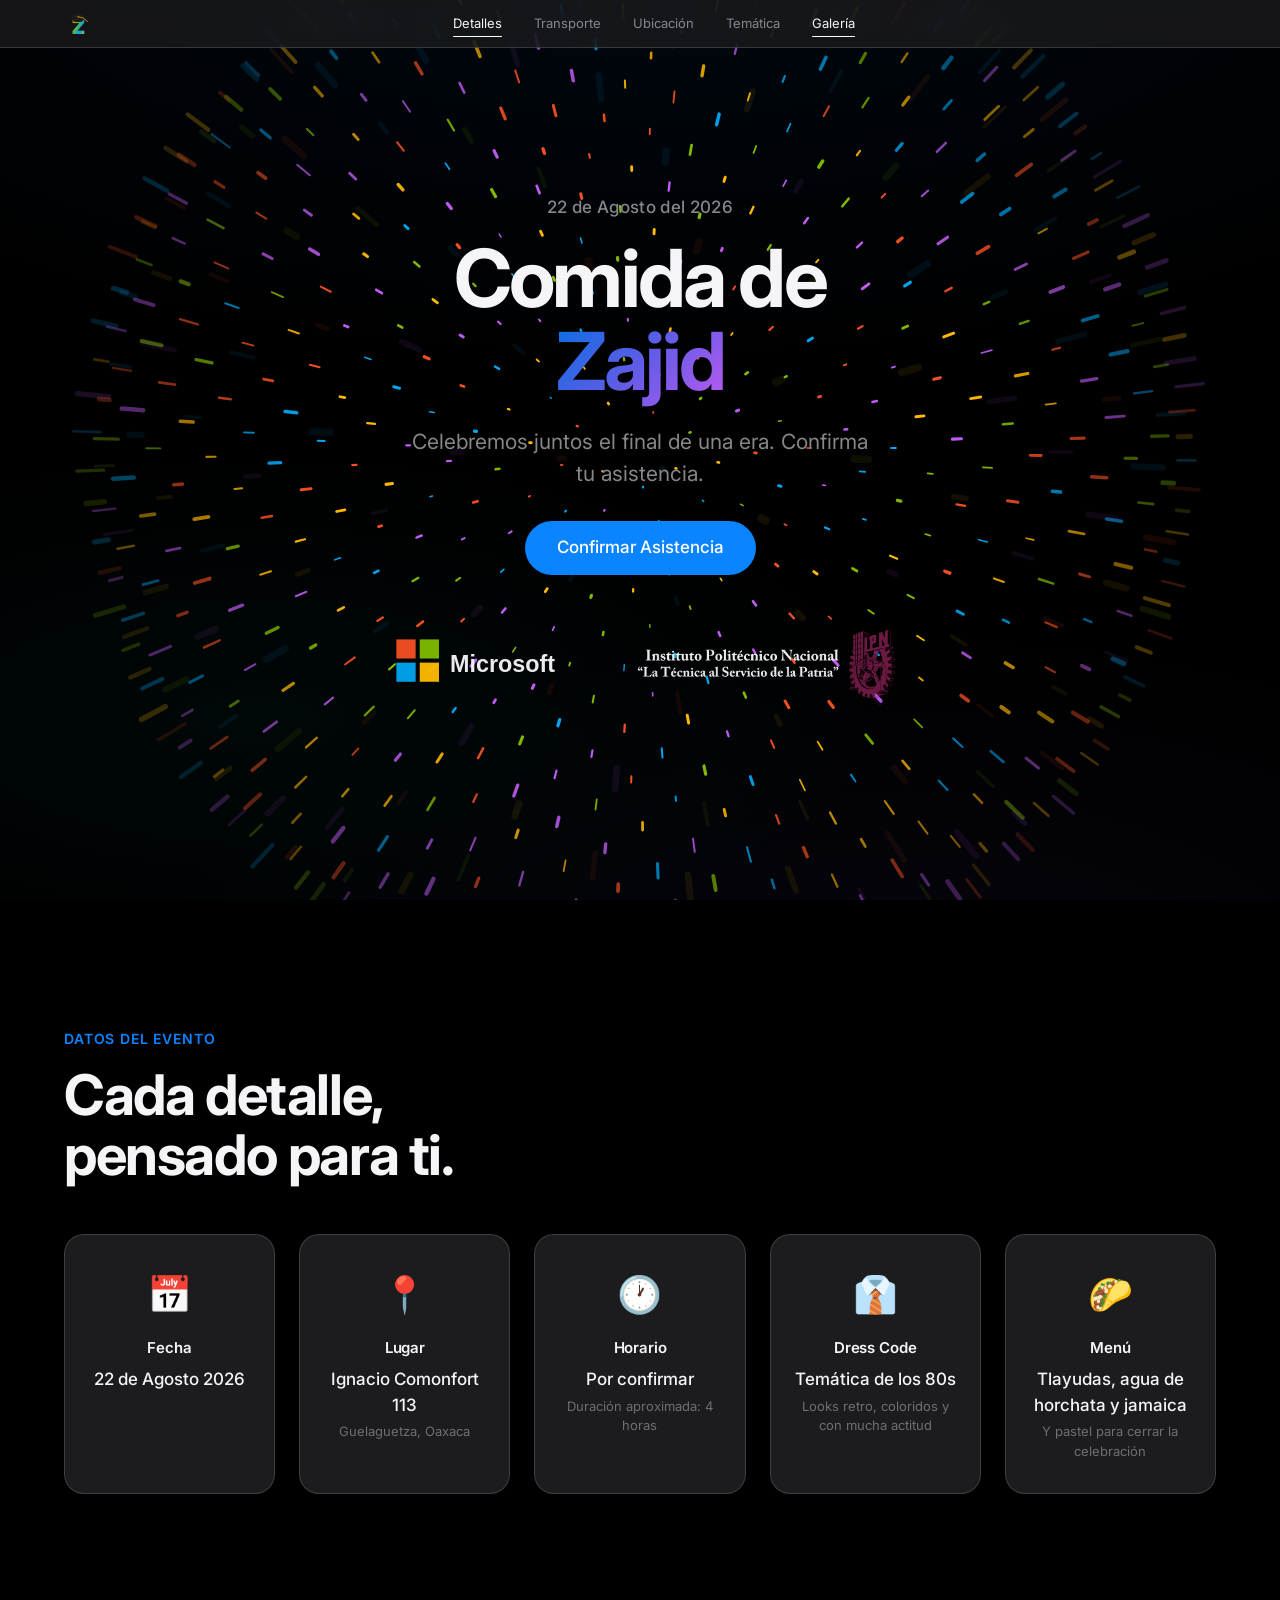
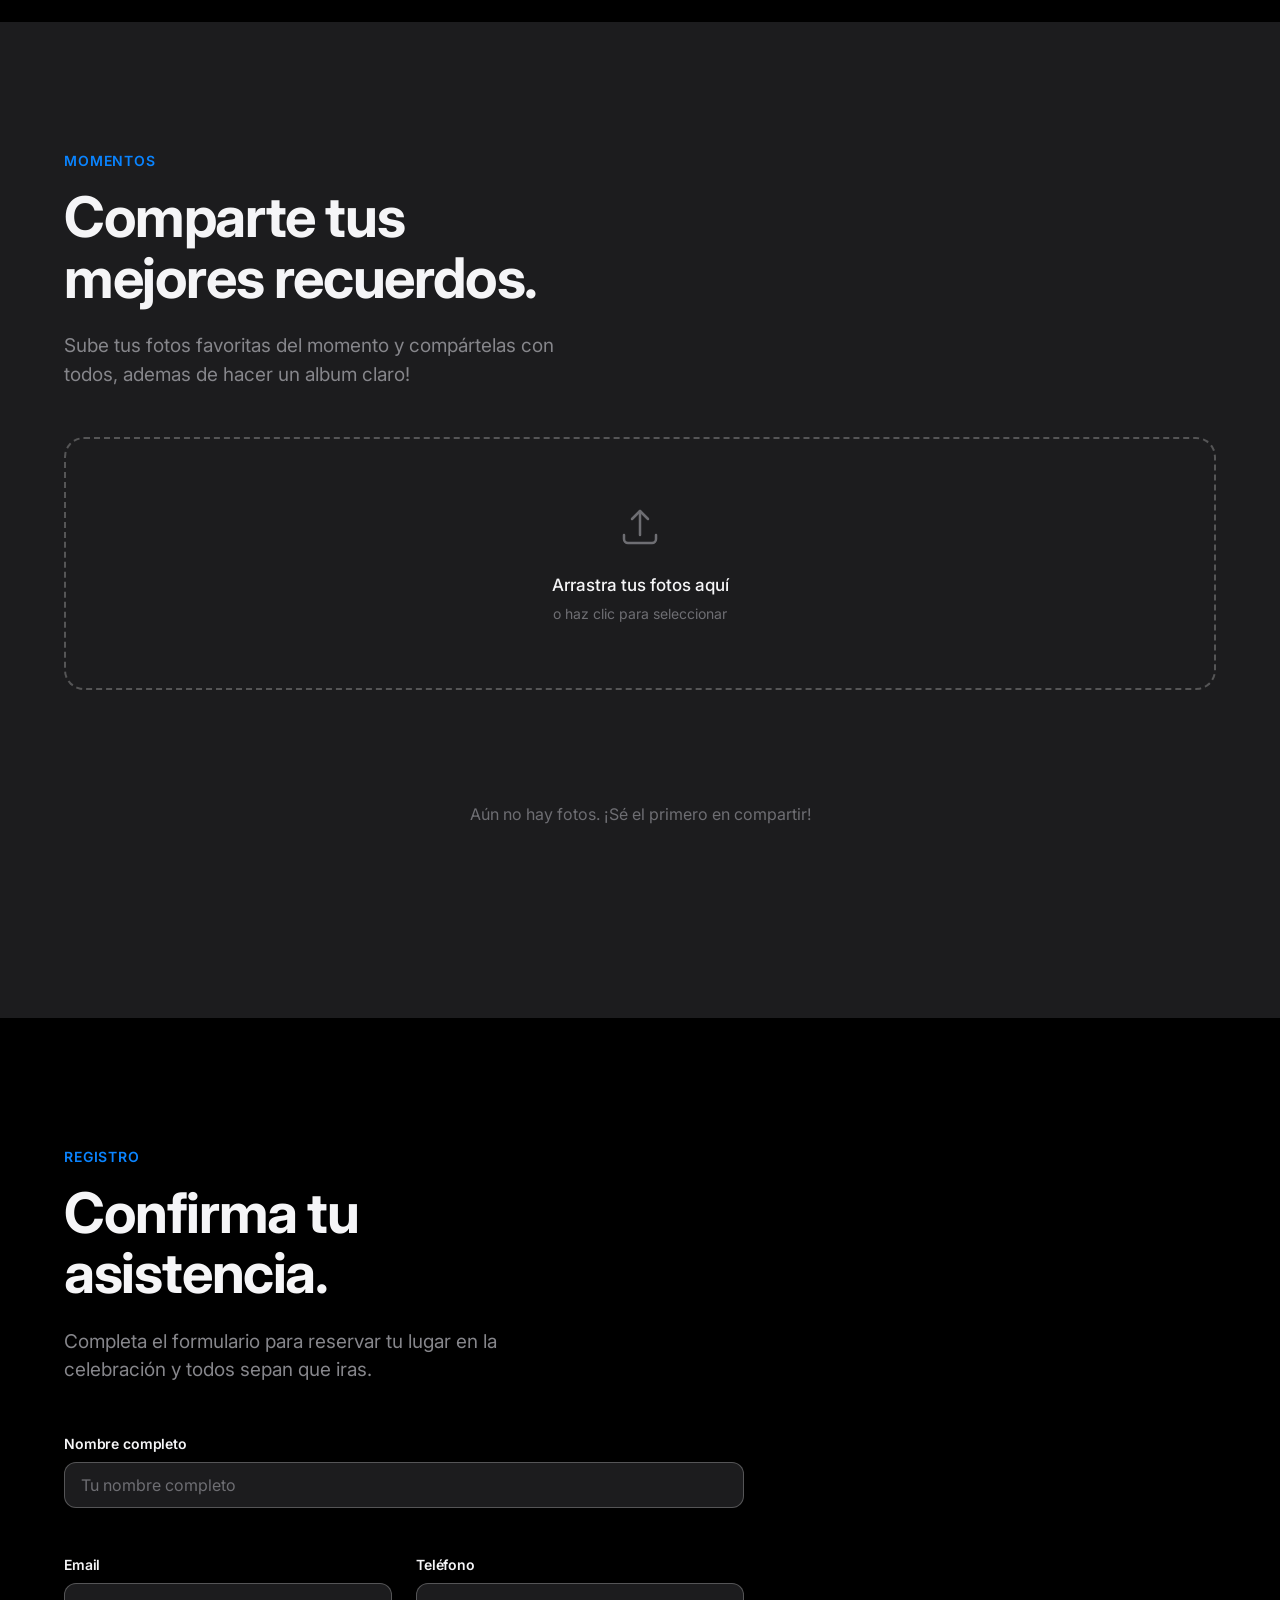
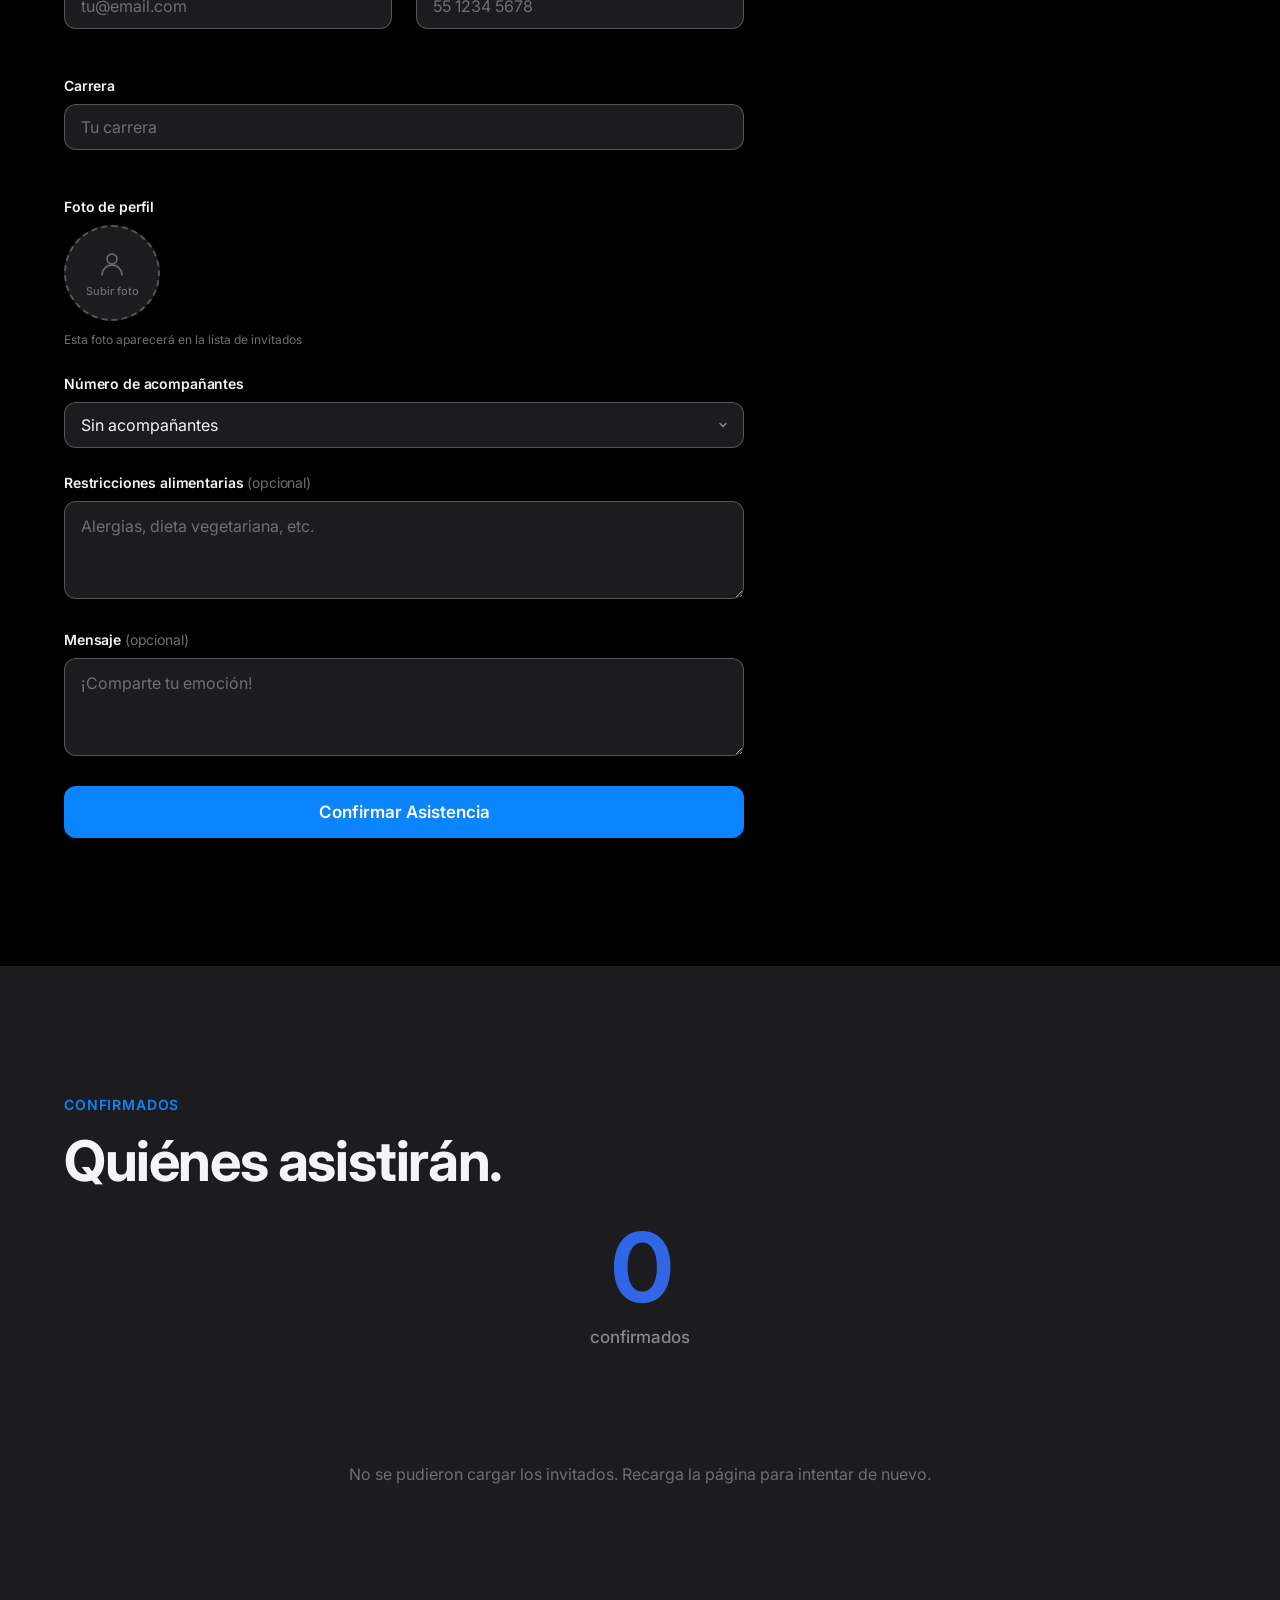
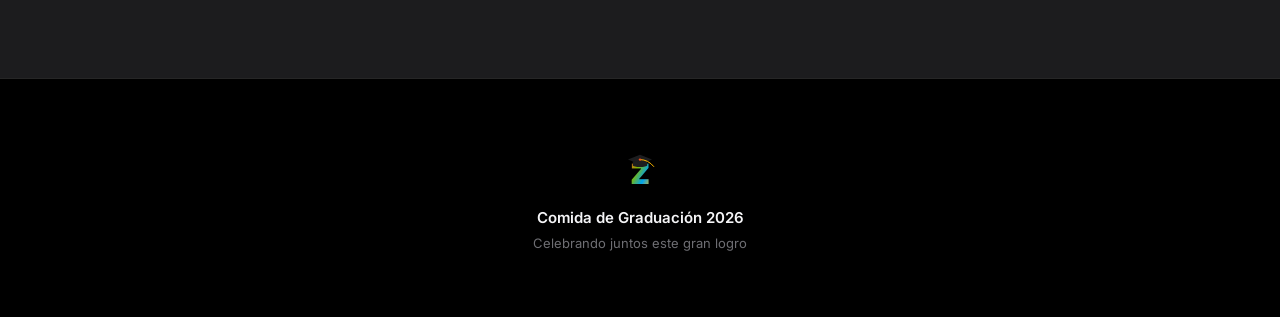
==== commit ba187d11: "Arreglar nav bug: navs consistentes en todas paginas, agregar indicador activo (linea blanca), bump " ====
--- a/index.html
+++ b/index.html
@@ -43,11 +43,11 @@
                 </svg>
             </a>
             <div class="nav-links">
-                <a href="#details" class="nav-link">Detalles</a>
-                <a href="transport.html" class="nav-link">Transporte</a>
-                <a href="ubicacion.html" class="nav-link">Ubicación</a>
-                <a href="tematica.html" class="nav-link">Temática</a>
-                <a href="#gallery" class="nav-link">Galería</a>
+                <a href="#details" class="nav-link" data-page="index">Detalles</a>
+                <a href="transport.html" class="nav-link" data-page="transport">Transporte</a>
+                <a href="ubicacion.html" class="nav-link" data-page="ubicacion">Ubicación</a>
+                <a href="tematica.html" class="nav-link" data-page="tematica">Temática</a>
+                <a href="#gallery" class="nav-link" data-page="index">Galería</a>
             </div>
             <div style="display: flex; gap: 12px; align-items: center;">
                 <button id="install-btn" class="nav-link install-btn hidden">Instalar App</button>
@@ -59,11 +59,11 @@
             </div>
         </div>
         <div id="mobile-menu" class="mobile-menu">
-            <a href="#details" class="mobile-link">Detalles</a>
-            <a href="transport.html" class="mobile-link">Transporte</a>
-            <a href="ubicacion.html" class="mobile-link">Ubicación</a>
-            <a href="tematica.html" class="mobile-link">Temática</a>
-            <a href="#gallery" class="mobile-link">Galería</a>
+            <a href="#details" class="mobile-link" data-page="index">Detalles</a>
+            <a href="transport.html" class="mobile-link" data-page="transport">Transporte</a>
+            <a href="ubicacion.html" class="mobile-link" data-page="ubicacion">Ubicación</a>
+            <a href="tematica.html" class="mobile-link" data-page="tematica">Temática</a>
+            <a href="#gallery" class="mobile-link" data-page="index">Galería</a>
             <button id="mobile-install-btn" class="mobile-link install-btn hidden">Instalar App</button>
         </div>
     </nav>
--- a/styles.css
+++ b/styles.css
@@ -216,6 +216,15 @@
     transform: scaleX(1);
 }
 
+.nav-link.active {
+    color: var(--color-text-primary);
+}
+
+.nav-link.active::after {
+    background: #ffffff;
+    transform: scaleX(1);
+}
+
 .install-btn {
     background: var(--color-accent);
     color: #fff;
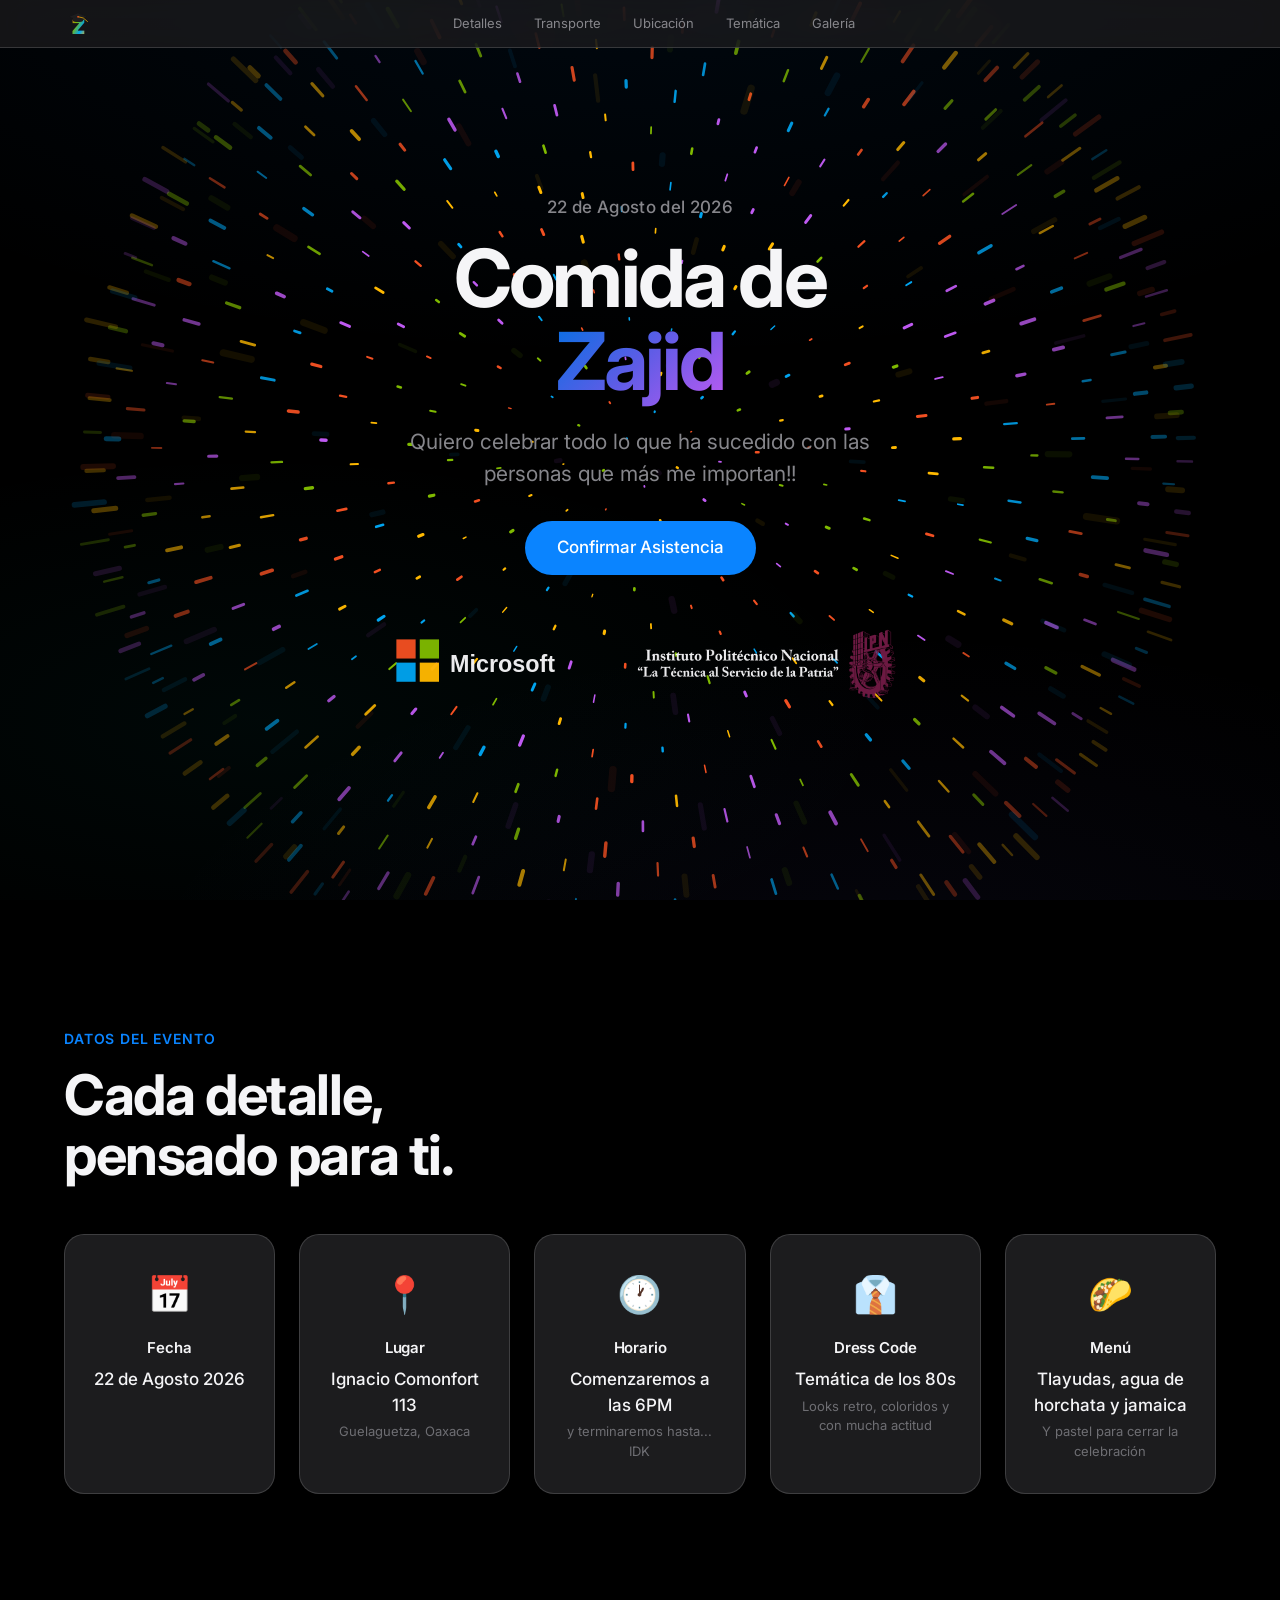
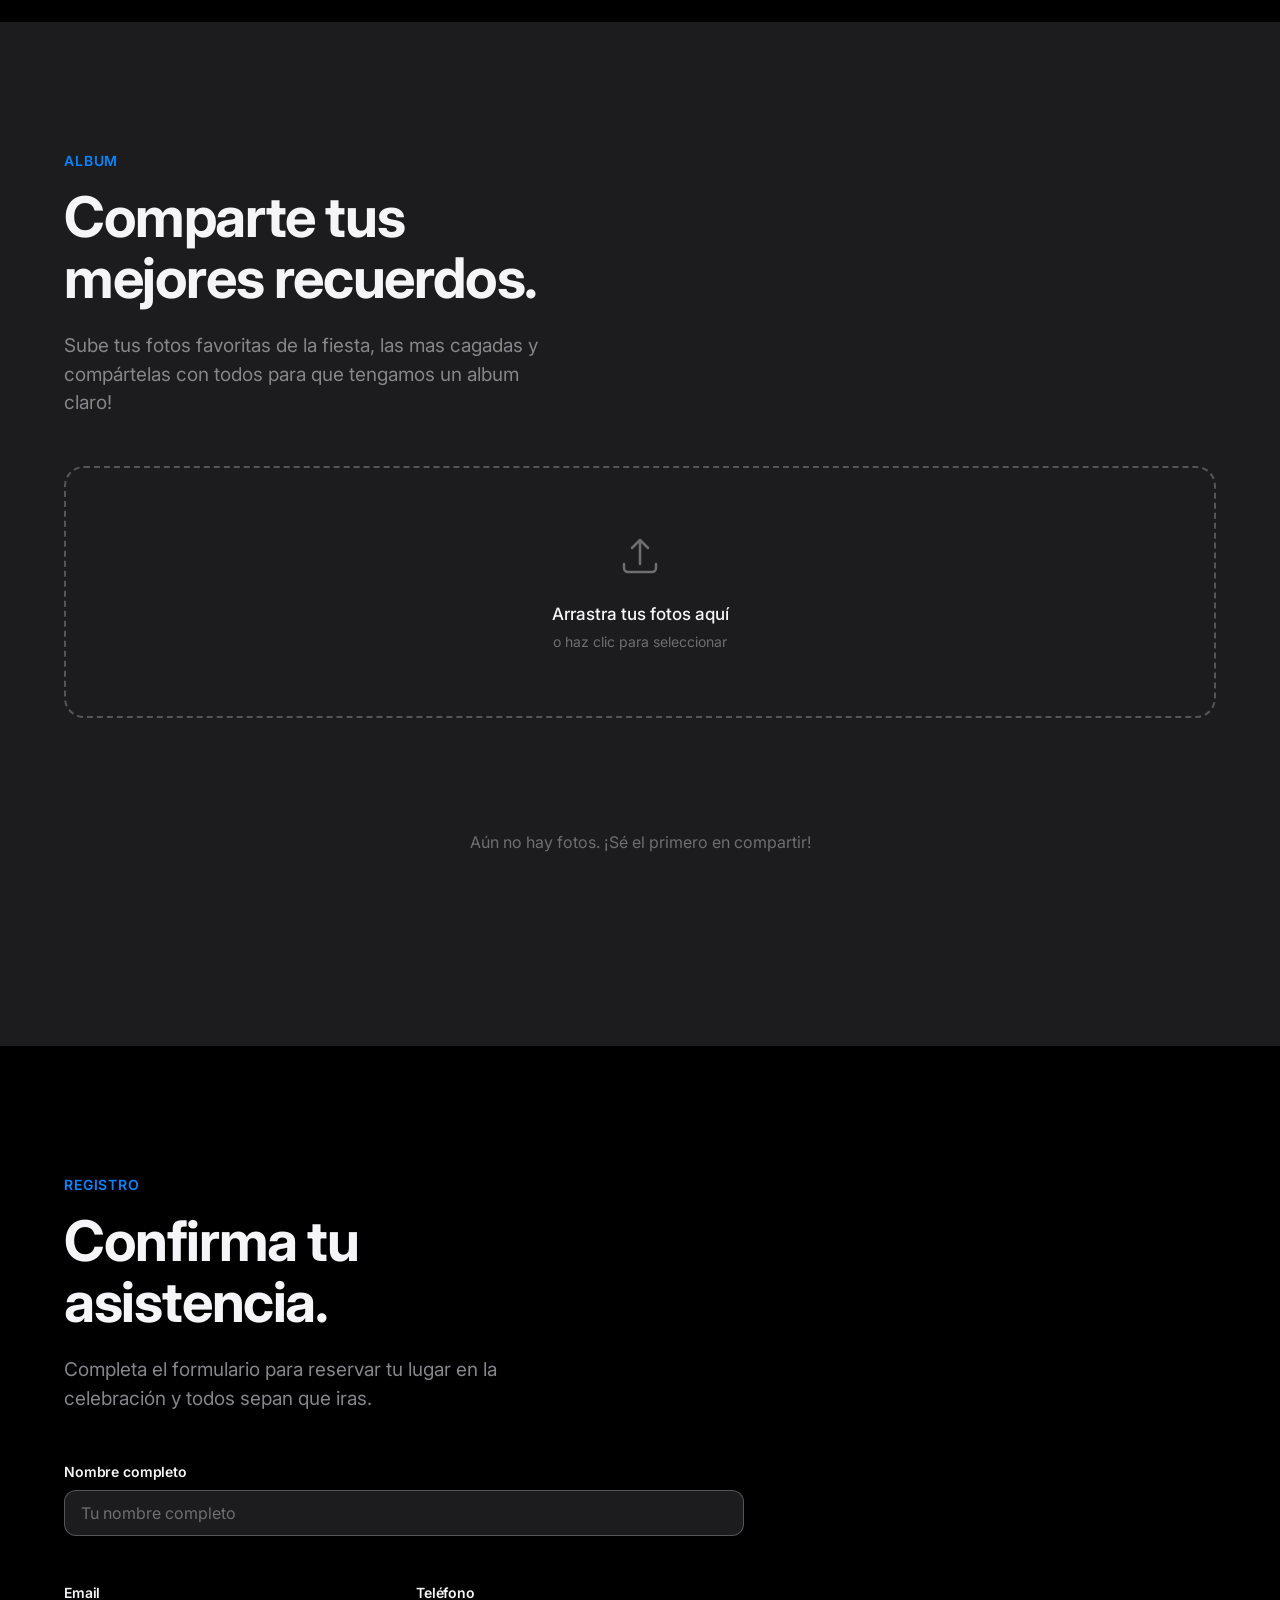
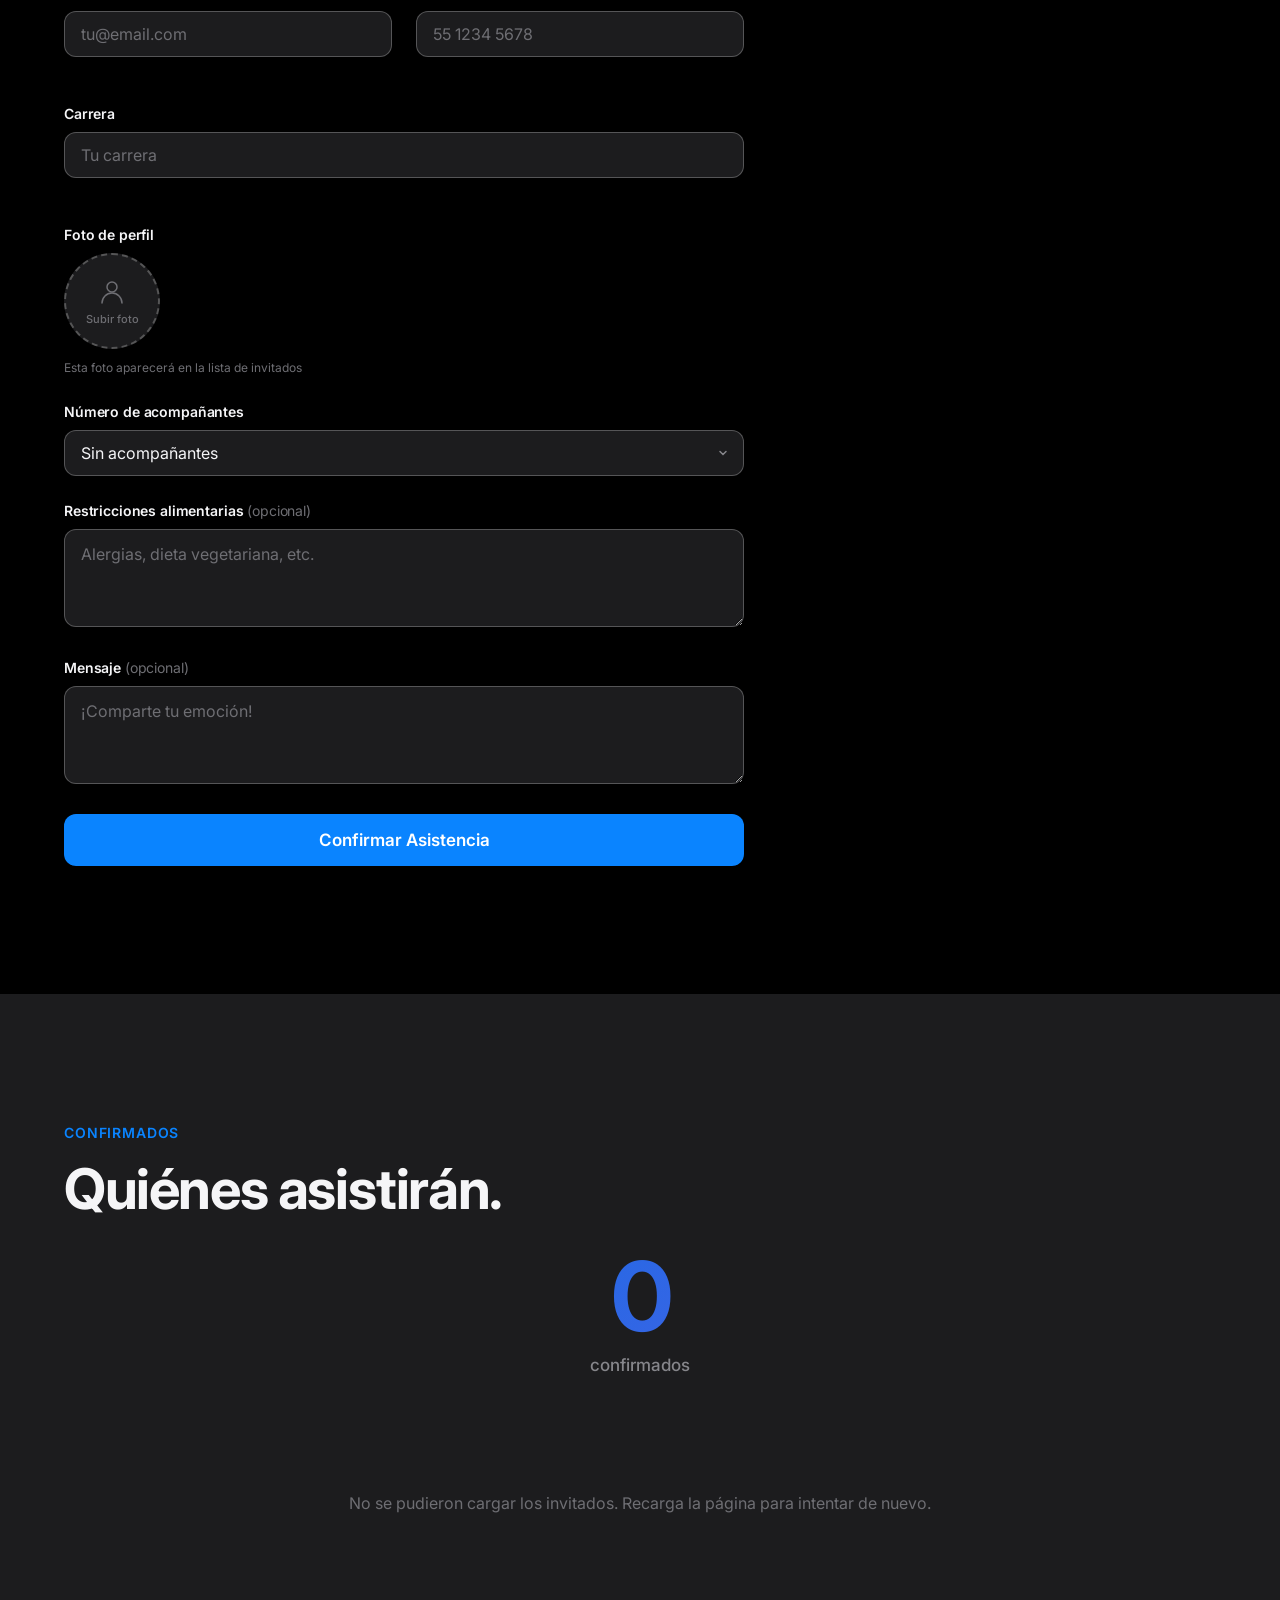
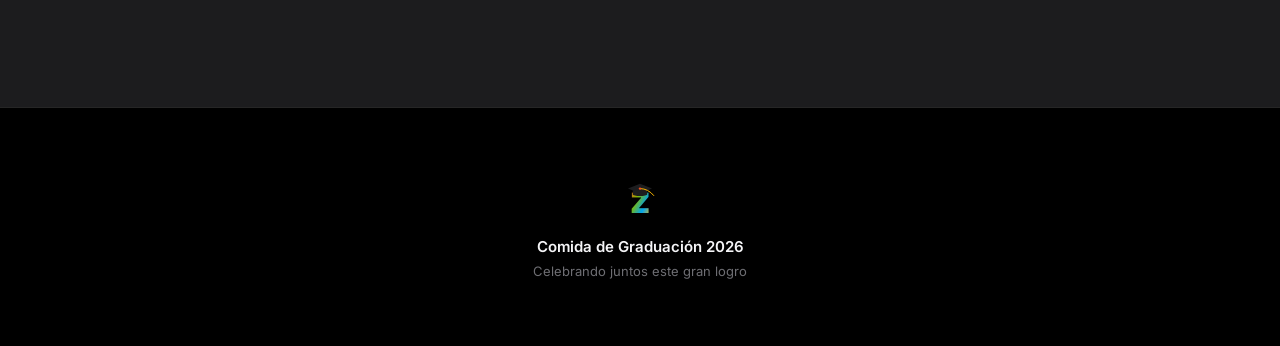
==== commit 41b73464: "Actualizar web: cambios recientes de contenido, navegacion y cache PWA" ====
--- a/index.html
+++ b/index.html
@@ -16,7 +16,7 @@
     <link rel="apple-touch-icon" href="icons/icon-192.png">
     <meta name="apple-mobile-web-app-capable" content="yes">
     <meta name="apple-mobile-web-app-status-bar-style" content="default">
-    <link rel="stylesheet" href="styles.css?v=4">
+    <link rel="stylesheet" href="styles.css?v=24">
 </head>
 
 <body>
@@ -76,7 +76,7 @@
         <div class="hero-content">
             <p class="hero-eyebrow">22 de Agosto del 2026</p>
             <h1 class="hero-title">Comida de<br><span class="hero-highlight">Zajid</span></h1>
-            <p class="hero-subtitle">Celebremos juntos el final de una era. Confirma tu asistencia.</p>
+            <p class="hero-subtitle">Quiero celebrar todo lo que ha sucedido con las personas que más me importan!!</p>
             <a href="#register" class="hero-cta">Confirmar Asistencia</a>
             <div class="hero-partners" aria-label="Logos institucionales">
                 <p class="hero-partners-label"></p>
@@ -101,24 +101,24 @@
                     <p class="detail-text">22 de Agosto 2026</p>
                     <p class="detail-subtext"></p>
                 </div>
-                <a href="ubicacion.html" class="detail-card detail-card-link" data-aos="fade-up" data-delay="100">
+                <div class="detail-card" data-aos="fade-up" data-delay="100">
                     <div class="detail-icon">📍</div>
                     <h3 class="detail-title">Lugar</h3>
                     <p class="detail-text">Ignacio Comonfort 113</p>
                     <p class="detail-subtext">Guelaguetza, Oaxaca</p>
-                </a>
+                </div>
                 <div class="detail-card" data-aos="fade-up" data-delay="200">
                     <div class="detail-icon">🕐</div>
                     <h3 class="detail-title">Horario</h3>
-                    <p class="detail-text">Por confirmar</p>
-                    <p class="detail-subtext">Duración aproximada: 4 horas</p>
-                </div>
-                <a href="tematica.html" class="detail-card detail-card-link" data-aos="fade-up" data-delay="300">
+                    <p class="detail-text">Comenzaremos a las 6PM</p>
+                    <p class="detail-subtext">y terminaremos hasta... IDK</p>
+                </div>
+                <div class="detail-card" data-aos="fade-up" data-delay="300">
                     <div class="detail-icon">👔</div>
                     <h3 class="detail-title">Dress Code</h3>
                     <p class="detail-text">Temática de los 80s</p>
                     <p class="detail-subtext">Looks retro, coloridos y con mucha actitud</p>
-                </a>
+                </div>
                 <div class="detail-card" data-aos="fade-up" data-delay="400">
                     <div class="detail-icon">🌮</div>
                     <h3 class="detail-title">Menú</h3>
@@ -132,9 +132,9 @@
     <!-- Photo Gallery Section -->
     <section id="gallery" class="gallery-section">
         <div class="section-container">
-            <p class="section-eyebrow">Momentos</p>
+            <p class="section-eyebrow">Album</p>
             <h2 class="section-title">Comparte tus<br>mejores recuerdos.</h2>
-            <p class="section-description">Sube tus fotos favoritas del momento y compártelas con todos, ademas de hacer
+            <p class="section-description">Sube tus fotos favoritas de la fiesta, las mas cagadas y compártelas con todos para que tengamos
                 un album claro!</p>
 
             <div class="gallery-upload-area" id="gallery-upload-area">
@@ -334,8 +334,8 @@
         <button class="lightbox-nav lightbox-next" id="lightbox-next">›</button>
     </div>
 
-    <script src="particles.js?v=1"></script>
-    <script src="app.js"></script>
+    <script src="particles.js?v=24"></script>
+    <script src="app.js?v=24"></script>
 </body>
 
-</html>+</html>
--- a/styles.css
+++ b/styles.css
@@ -170,6 +170,7 @@
     display: flex;
     align-items: center;
     justify-content: space-between;
+    gap: var(--space-md);
 }
 
 .nav-logo {
@@ -185,6 +186,9 @@
 .nav-links {
     display: flex;
     gap: var(--space-xl);
+    flex: 1 1 auto;
+    min-width: 0;
+    justify-content: center;
 }
 
 .nav-link {
@@ -193,6 +197,7 @@
     color: var(--color-text-secondary);
     transition: color var(--transition-fast);
     position: relative;
+    white-space: nowrap;
 }
 
 .nav-link::after {
@@ -216,15 +221,6 @@
     transform: scaleX(1);
 }
 
-.nav-link.active {
-    color: var(--color-text-primary);
-}
-
-.nav-link.active::after {
-    background: #ffffff;
-    transform: scaleX(1);
-}
-
 .install-btn {
     background: var(--color-accent);
     color: #fff;
@@ -292,6 +288,27 @@
     color: var(--color-text-primary);
     padding: var(--space-md) 0;
     border-bottom: 1px solid var(--color-border);
+}
+
+@media (max-width: 1120px) {
+    .nav-links {
+        gap: var(--space-lg);
+    }
+
+    .nav-link {
+        font-size: 12px;
+    }
+
+    .install-btn {
+        padding: 6px 10px;
+        font-size: 12px;
+    }
+}
+
+@media (max-width: 1024px) {
+    .nav-links { display: none; }
+    .mobile-menu-btn { display: flex; }
+    #install-btn { display: none !important; }
 }
 
 /* --- Hero Section --- */
@@ -494,19 +511,6 @@
     transition: all var(--transition-slow);
     opacity: 0;
     transform: translateY(20px);
-}
-
-.detail-card-link {
-    display: block;
-    text-decoration: none;
-    color: inherit;
-    cursor: pointer;
-}
-
-.detail-card-link:hover {
-    border-color: var(--color-accent, #0a84ff);
-    box-shadow: var(--shadow-lg), 0 0 0 1px var(--color-accent, #0a84ff);
-    transform: translateY(-4px);
 }
 
 .detail-card.visible {
@@ -1637,14 +1641,6 @@
         gap: var(--space-md);
     }
 
-    .partner-logo-microsoft {
-        width: min(140px, 36vw);
-    }
-
-    .partner-logo-ipn {
-        width: min(160px, 36vw);
-    }
-
     .transport-card {
         padding: var(--space-lg);
     }
@@ -1840,182 +1836,3 @@
         height: 350px;
     }
 }
-
-/* ============================================
-   TEMÁTICA 80s - Styles
-   ============================================ */
-
-.tematica-content {
-    margin-top: var(--space-4xl);
-}
-
-.tematica-section {
-    margin-bottom: var(--space-4xl);
-}
-
-.tematica-subtitle {
-    font-size: 24px;
-    font-weight: var(--font-weight-semibold);
-    color: var(--color-text-primary);
-    margin-bottom: var(--space-lg);
-    letter-spacing: -0.01em;
-}
-
-.tematica-list {
-    list-style: none;
-    padding: 0;
-    margin: 0;
-}
-
-.tematica-list li {
-    font-size: 17px;
-    color: var(--color-text-secondary);
-    margin-bottom: var(--space-md);
-    line-height: 1.6;
-    padding-left: var(--space-lg);
-    position: relative;
-}
-
-.tematica-list li::before {
-    content: "→";
-    position: absolute;
-    left: 0;
-    color: var(--color-accent);
-    font-weight: var(--font-weight-semibold);
-}
-
-.tematica-options {
-    display: grid;
-    grid-template-columns: repeat(auto-fit, minmax(280px, 1fr));
-    gap: var(--space-xl);
-    margin-top: var(--space-xl);
-}
-
-.tematica-option {
-    background: rgba(10, 132, 255, 0.08);
-    border: 1px solid var(--color-border);
-    border-radius: var(--radius-xl);
-    padding: var(--space-xl);
-    transition: all var(--transition-slow);
-}
-
-.tematica-option:hover {
-    border-color: var(--color-accent);
-    box-shadow: var(--shadow-lg);
-    background: rgba(10, 132, 255, 0.12);
-}
-
-.tematica-option-title {
-    font-size: 18px;
-    font-weight: var(--font-weight-semibold);
-    color: var(--color-accent);
-    margin-bottom: var(--space-sm);
-    margin-top: 0;
-}
-
-.tematica-option-desc {
-    font-size: 15px;
-    color: var(--color-text-secondary);
-    line-height: 1.6;
-    margin: 0;
-}
-
-@media (max-width: 768px) {
-    .tematica-options {
-        grid-template-columns: 1fr;
-    }
-}
-
-/* ============================================
-   THEME - Temática 80s (Purple & Neon Blue)
-   ============================================ */
-
-body.theme-tematica {
-    --color-accent: #00D9FF; /* Cyan Neón */
-    --color-accent-hover: #00FFFF; /* Cyan Puro */
-    --color-text-primary: #ffffff;
-    --color-text-secondary: rgba(255, 255, 255, 0.92);
-    --color-text-tertiary: rgba(255, 255, 255, 0.75);
-    --color-bg: transparent;
-    --color-bg-alt: transparent;
-    --color-surface: rgba(15, 10, 20, 0.3);
-    --color-border: rgba(255, 255, 255, 0.1);
-}
-
-/* Fondo degradado Purple & Neon Blue para Temática */
-.tematica-bg-gradient {
-    position: absolute;
-    inset: -10%;
-    width: 120%;
-    height: 120%;
-    filter: blur(90px);
-    animation: tematicaGradientMix 15s ease-in-out infinite alternate;
-    opacity: 0;
-    transition: opacity 1.2s cubic-bezier(0.16, 1, 0.3, 1);
-}
-
-.tematica-bg-gradient.active {
-    opacity: 1;
-}
-
-/* Paleta 0: Purple & Neon Cyan */
-.tematica-palette-0 {
-    background-color: #0a0015;
-    background-image: 
-        radial-gradient(circle at 10% 20%, #9d00ff 0%, transparent 55%),
-        radial-gradient(circle at 90% 10%, #00d9ff 0%, transparent 55%),
-        radial-gradient(circle at 10% 80%, #7b2cbf 0%, transparent 55%),
-        radial-gradient(circle at 90% 90%, #5a189a 0%, transparent 55%),
-        radial-gradient(circle at 50% 60%, #c77dff 0%, transparent 60%);
-}
-
-/* Paleta 1: Deep Purple & Electric Blue */
-.tematica-palette-1 {
-    background-color: #1a0033;
-    background-image: 
-        radial-gradient(circle at 10% 20%, #b100ff 0%, transparent 55%),
-        radial-gradient(circle at 90% 10%, #0080ff 0%, transparent 55%),
-        radial-gradient(circle at 10% 80%, #6a0dad 0%, transparent 55%),
-        radial-gradient(circle at 90% 90%, #00ffff 0%, transparent 55%),
-        radial-gradient(circle at 50% 60%, #8b00ff 0%, transparent 60%);
-}
-
-/* Paleta 2: Violet & Cyan */
-.tematica-palette-2 {
-    background-color: #0d001f;
-    background-image: 
-        radial-gradient(circle at 10% 20%, #da70d6 0%, transparent 55%),
-        radial-gradient(circle at 90% 10%, #00e5ff 0%, transparent 55%),
-        radial-gradient(circle at 10% 80%, #9d4edd 0%, transparent 55%),
-        radial-gradient(circle at 90% 90%, #3a86ff 0%, transparent 55%),
-        radial-gradient(circle at 50% 60%, #c239b3 0%, transparent 60%);
-}
-
-/* Paleta 3: Magenta & Neon Blue */
-.tematica-palette-3 {
-    background-color: #16003b;
-    background-image: 
-        radial-gradient(circle at 10% 20%, #ff00ff 0%, transparent 55%),
-        radial-gradient(circle at 90% 10%, #00d4ff 0%, transparent 55%),
-        radial-gradient(circle at 10% 80%, #e500ff 0%, transparent 55%),
-        radial-gradient(circle at 90% 90%, #0099ff 0%, transparent 55%),
-        radial-gradient(circle at 50% 60%, #ff1493 0%, transparent 60%);
-}
-
-@keyframes tematicaGradientMix {
-    0% { transform: rotate(0deg) scale(1) translate(0%, 0%); }
-    33% { transform: rotate(5deg) scale(1.05) translate(2%, 2%); }
-    66% { transform: rotate(-3deg) scale(0.95) translate(-2%, 3%); }
-    100% { transform: rotate(0deg) scale(1) translate(0%, -2%); }
-}
-
-body.theme-tematica .tematica-option {
-    background: rgba(157, 0, 255, 0.1);
-}
-
-body.theme-tematica .tematica-option:hover {
-    border-color: #00D9FF;
-    box-shadow: 0 0 20px rgba(0, 217, 255, 0.3);
-    background: rgba(157, 0, 255, 0.15);
-}
-
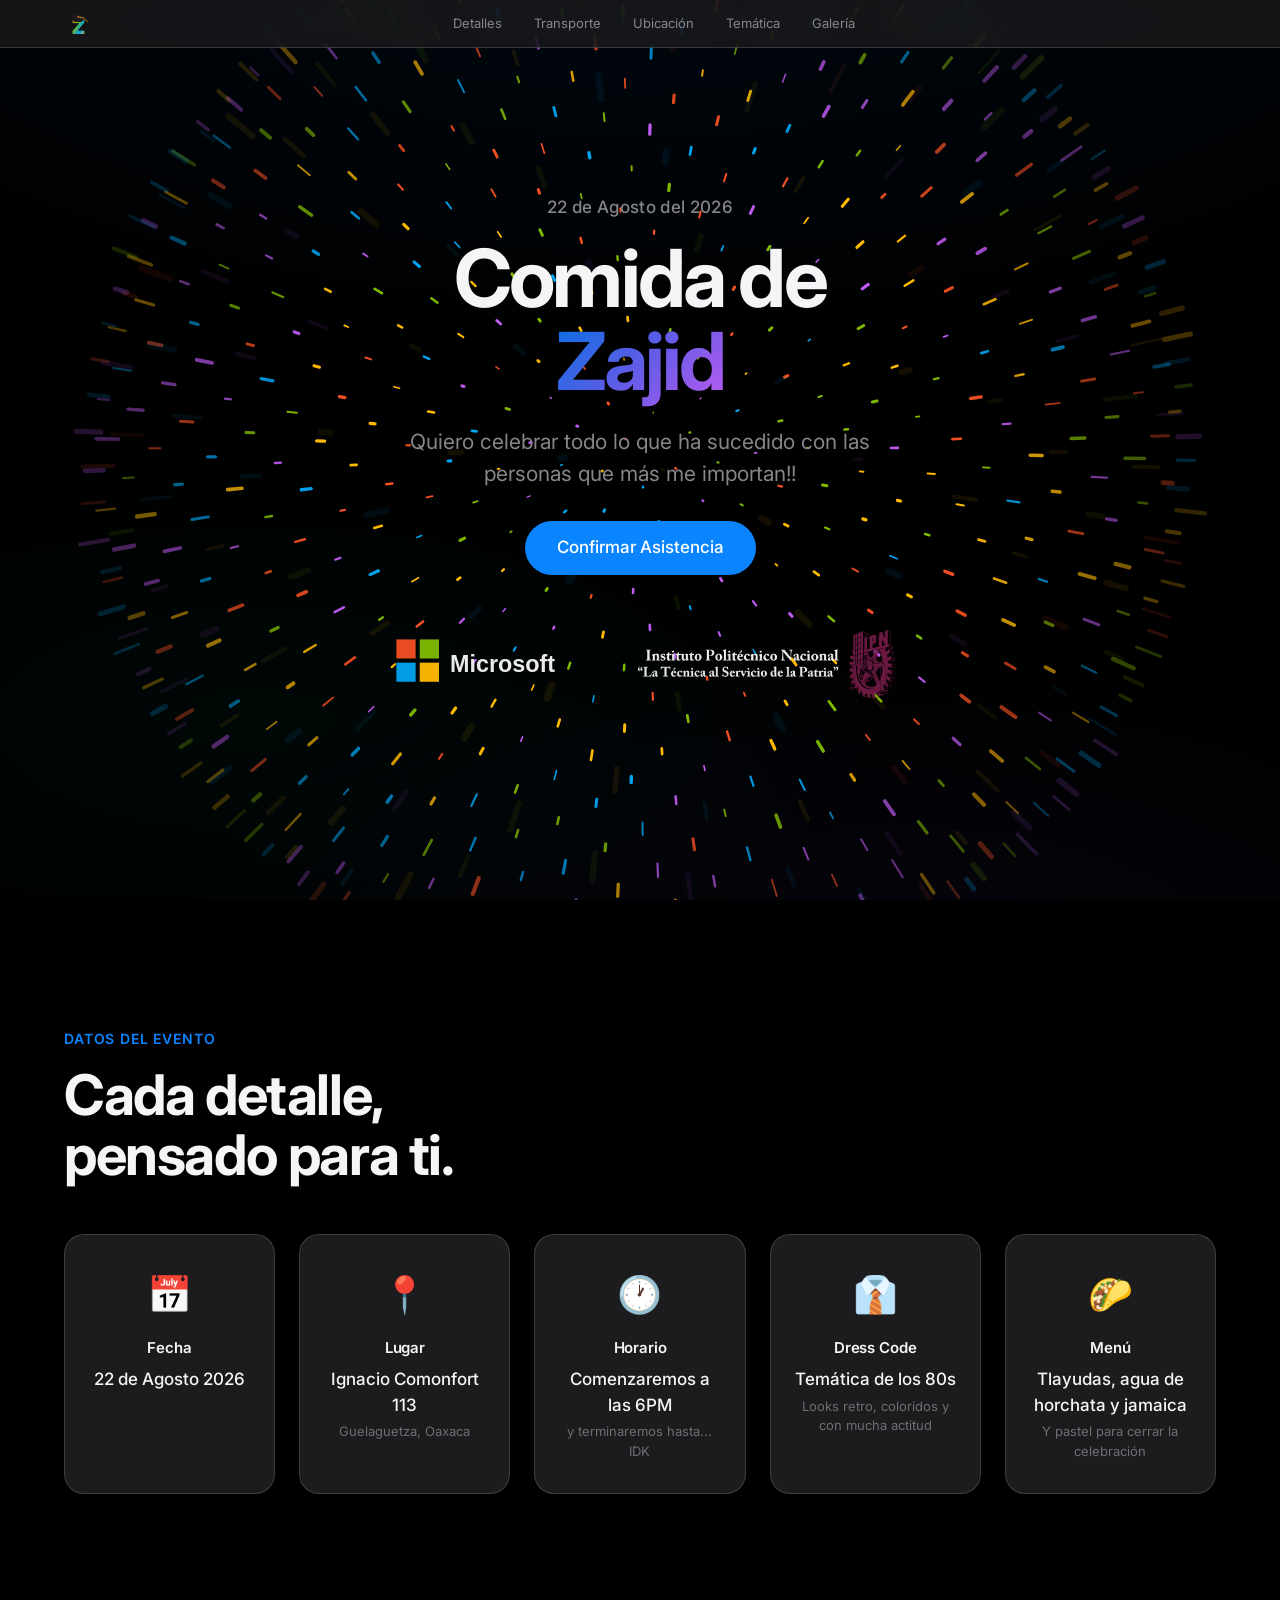
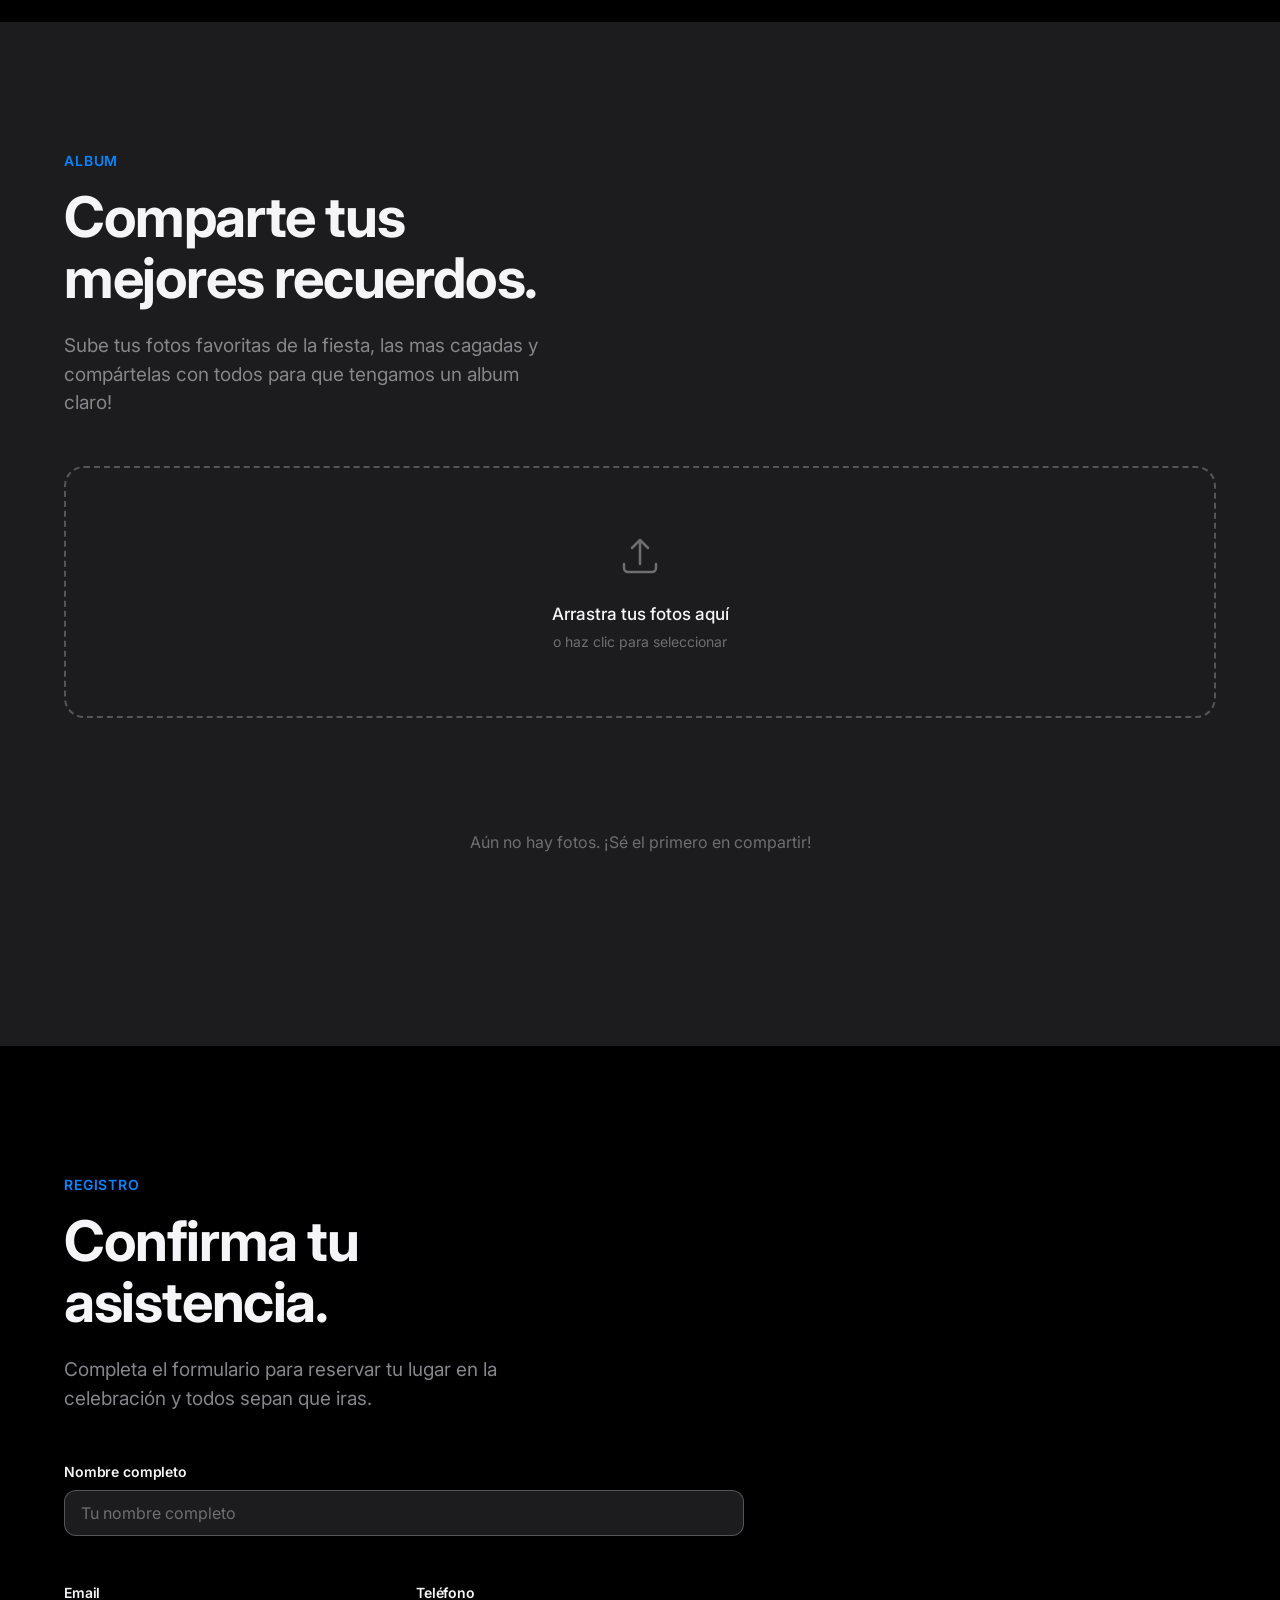
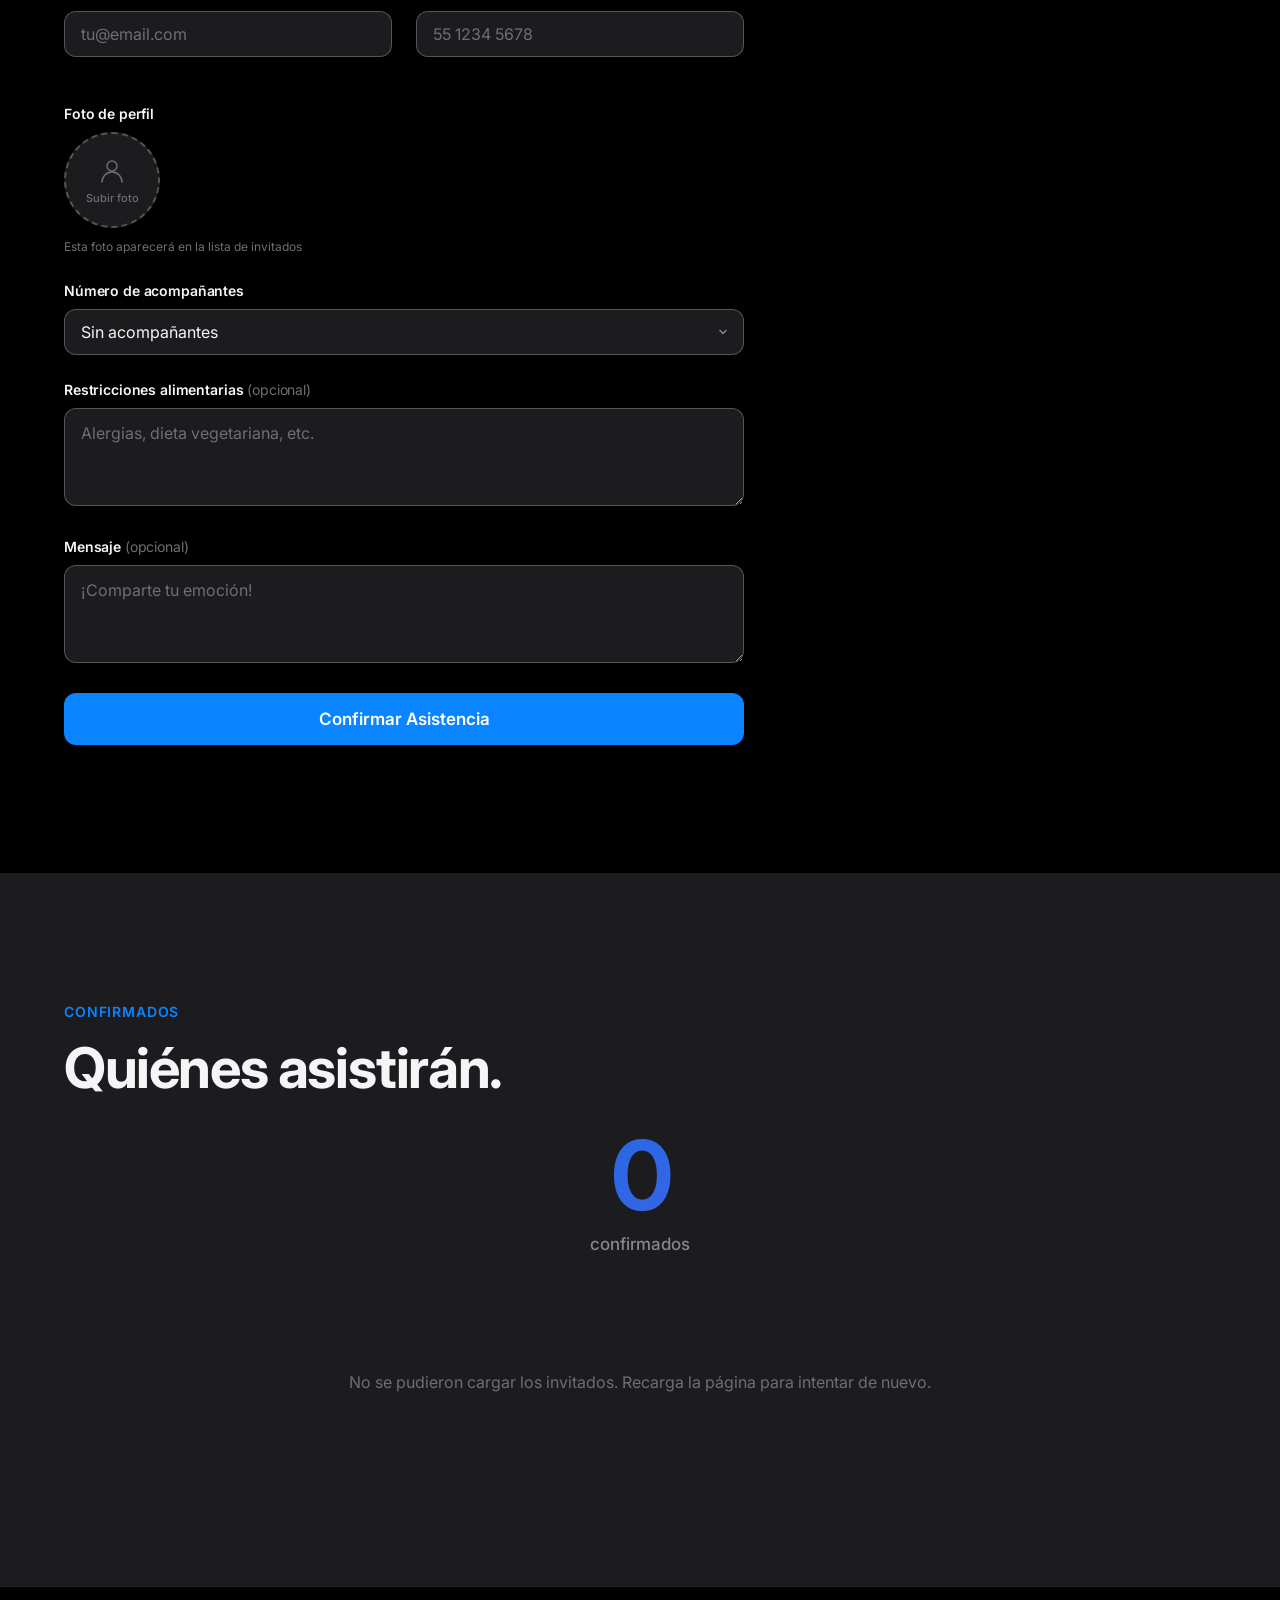
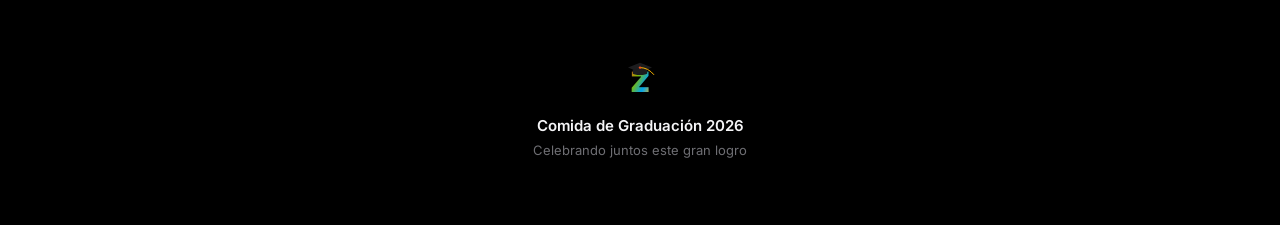
==== commit da1958cf: "Registro: quitar carrera y mostrar solo nombre/foto/mensaje en confirmados" ====
--- a/index.html
+++ b/index.html
@@ -16,7 +16,7 @@
     <link rel="apple-touch-icon" href="icons/icon-192.png">
     <meta name="apple-mobile-web-app-capable" content="yes">
     <meta name="apple-mobile-web-app-status-bar-style" content="default">
-    <link rel="stylesheet" href="styles.css?v=24">
+    <link rel="stylesheet" href="styles.css?v=25">
 </head>
 
 <body>
@@ -205,12 +205,6 @@
                 </div>
 
                 <div class="form-group">
-                    <label for="carrera" class="form-label">Carrera</label>
-                    <input type="text" id="carrera" name="carrera" class="form-input" placeholder="Tu carrera" required>
-                    <span class="form-error" id="carrera-error"></span>
-                </div>
-
-                <div class="form-group">
                     <label class="form-label">Foto de perfil</label>
                     <div class="profile-photo-upload" id="profile-photo-upload">
                         <div class="profile-photo-dropzone" id="profile-photo-dropzone">
@@ -334,8 +328,8 @@
         <button class="lightbox-nav lightbox-next" id="lightbox-next">›</button>
     </div>
 
-    <script src="particles.js?v=24"></script>
-    <script src="app.js?v=24"></script>
+    <script src="particles.js?v=25"></script>
+    <script src="app.js?v=25"></script>
 </body>
 
 </html>
